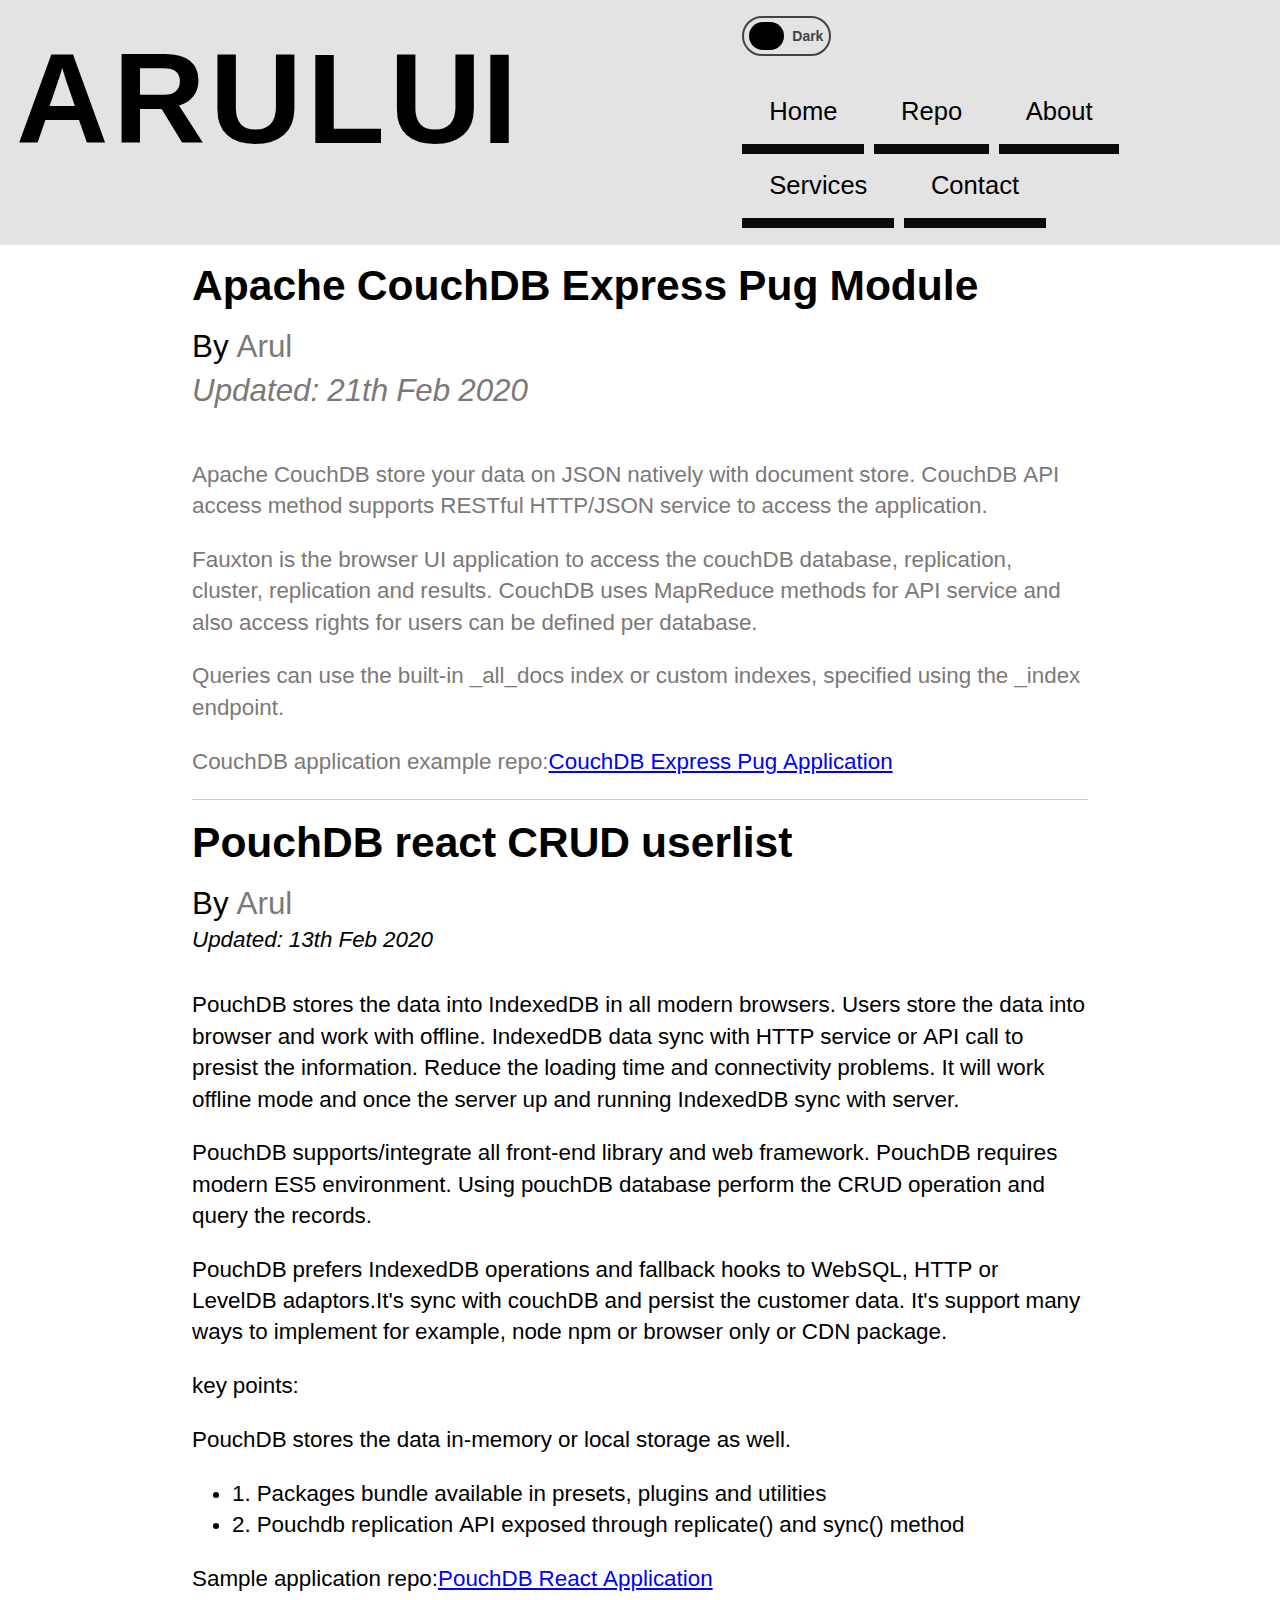
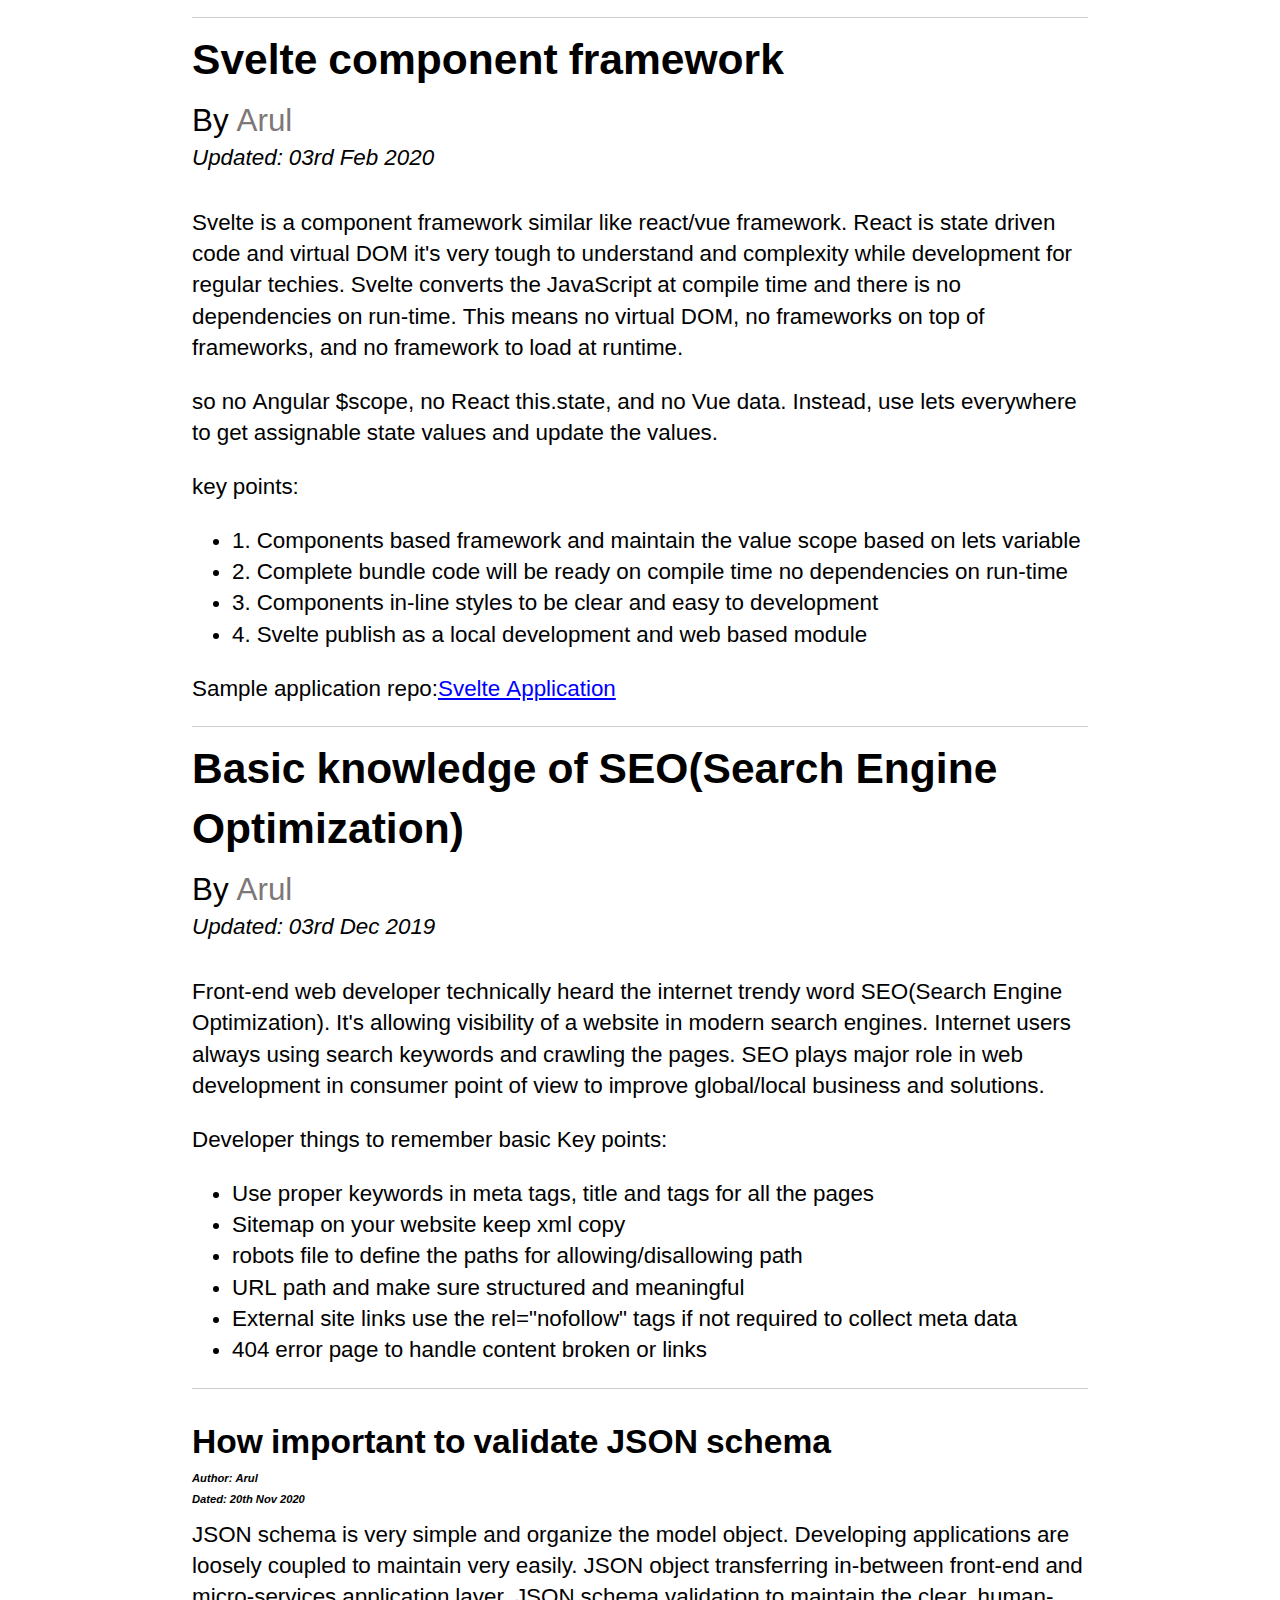
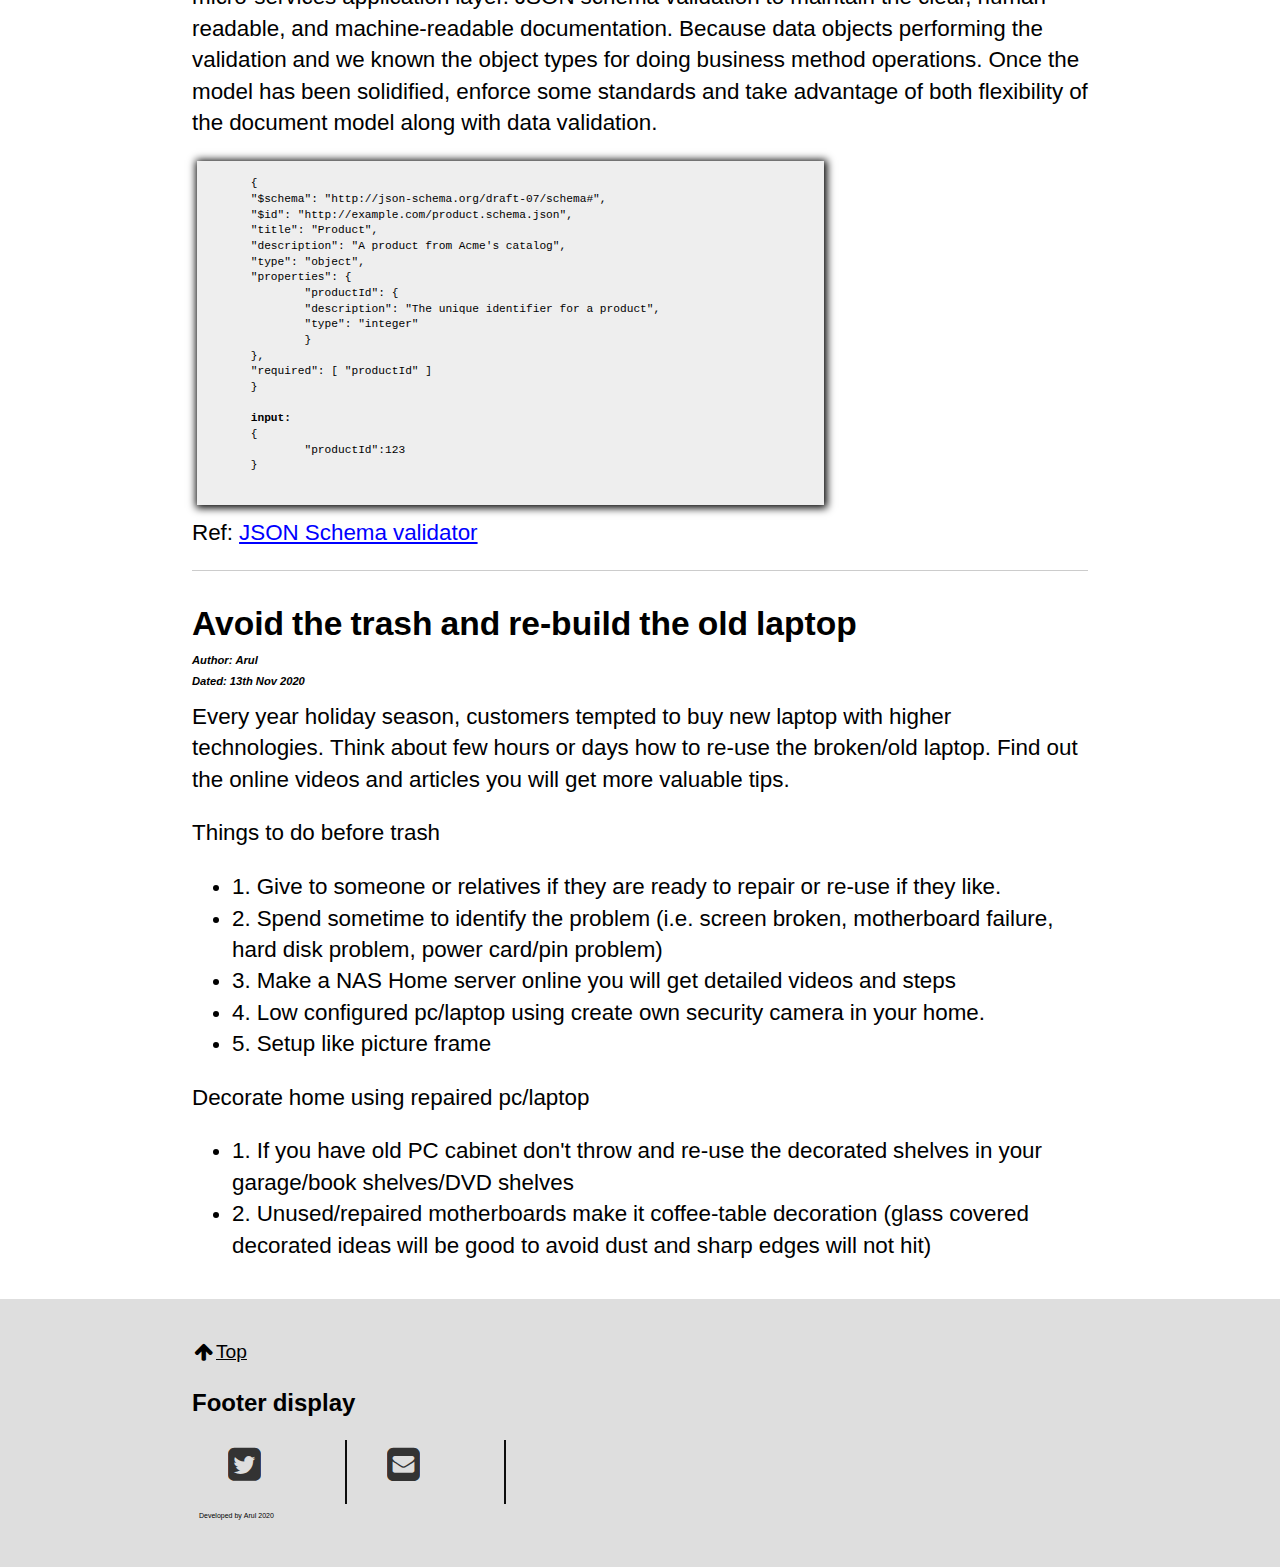
==== index.html @ 2bbffb92 "css" ====
<!doctype html>
<html class="no-js" lang="en">
<head>
    <meta charset="utf-8">
    <title>Arul UI blogs - web development technical skills</title>
    <meta name="description"
          content="Arul UI blogs - web development technical skills i.e. react angular, jquery, vue, javascript library and frameworks">
    <meta name="viewport" content="width=device-width, initial-scale=1">
    <meta name="theme-color" content="#317EFB"/>
    <link rel="manifest" href="site.webmanifest">
    <link type="text/plain" rel="author" href="humans.txt">
    <link rel="apple-touch-icon" href="icon.png">
    <link rel="shortcut icon" href="favicon.ico">
    <link href="https://maxcdn.bootstrapcdn.com/font-awesome/4.1.0/css/font-awesome.min.css" rel="stylesheet">
    <link rel="stylesheet" href="css/normalize.css">
    <link rel="stylesheet" href="css/main.css">

    <meta name="theme-color" content="#fafafa">
</head>

<body id="body-content" class="body-class">
<!--[if IE]>
<p class="browserupgrade">You are using an <strong>outdated</strong> browser. Please <a href="https://browsehappy.com/">upgrade
    your browser</a> to improve your experience and security.</p>
<![endif]-->
<div class="grid-container">
    <header role="banner">
        <div class="header">
            <div class="logo-banner" itemprop="name" itemscope itemtype="http://schema.org/Person">
                <div class="grid-3 left">
                    <div class="word">
                        <span>A</span>
                        <span>R</span>
                        <span>U</span>
                        <span>L</span>
                        <span>UI</span>
                    </div>
                </div>
                <div class="grid-1 right">
                    <div class="menu-sec">
			<nav role="navigation" class="select">
                        <ul>
                            <li><a aria-label="Home page" href="/">Home</a></li>
                            <li><a aria-label="Github Repository page" rel="noopener noreferrer" target="_blank"
                                   href="https://github.com/arulkumar-lab">Repo</a></li>
                            <li><a aria-label="About you page" href="/about.html">About</a></li>
			    <li><a aria-label="Services page" href="/services.html">Services</a></li>
                            <li><a aria-label="Contact page" href="/contact.html">Contact</a></li>
                        </ul>
                        <select class="select-menu" aria-label="Choose navigation links">
                            <option value="#">Menu</option>
                            <option value="/">Home</option>
                            <option value="https://github.com/arulkumar-lab">Repo</option>
                            <option value="/about.html">About</option>
				<option value="/services.html">Services</option>
                            <option value="/contact.html">Contact</option>
                        </select>
                    </nav>
			</div>
                    <div aria-label="Select page theme" class='toggle' id='switch'>
                        <div aria-label="dark mode" class='toggle-text-off'>Dark</div>
                        <div class='glow-comp'></div>
                        <div class='toggle-button'></div>
                        <div aria-label="plain white mode" class='toggle-text-on'>Light</div>
                    </div>
                </div>
            </div>
        </div>
        <h1 class="invisible">Arul UI page</h1>
    </header>
    <main role="main">
        <div class="main-content margin-side">
            <div class="line-content" style="">
                <h2 class="title">Apache CouchDB Express Pug Module</h2>
                <h3 class="title" itemprop="name" itemscope=""
                   itemtype="http://schema.org/Person">By&nbsp;<span>Arul</span</h3>
                <h3 class="publish">Updated: 21th Feb 2020</h3>
                <p>Apache CouchDB store your data on JSON natively with document store. CouchDB API access method
                    supports RESTful HTTP/JSON service to access the application.</p>
                <p>Fauxton is the browser UI application to access the couchDB database, replication, cluster,
                    replication and results. CouchDB uses MapReduce methods for API service and also access rights for
                    users can be defined per database.</p>
                <p>Queries can use the built-in _all_docs index or custom indexes, specified using the _index
                    endpoint.</p>
                <p>CouchDB application example repo:<a target="_blank"
                                               href="https://github.com/arulkumar-lab/couchdb-express-pug">CouchDB
                    Express Pug Application</a></p>
            </div>
            <hr class="margin-topbottom-clear"/>
            <div class="line-content" style="">
                <h2 class="title">PouchDB react CRUD userlist</h2>
                <h3 class="title" itemprop="name" itemscope=""
		    itemtype="http://schema.org/Person">By&nbsp;<span>Arul</span></h3>
                <h3 class="publish">Updated: 13th Feb 2020</h3>
                <p>PouchDB stores the data into IndexedDB in all modern browsers. Users store the data into browser and
                    work with offline. IndexedDB data sync with HTTP service or API call to presist the information.
                    Reduce the loading time and connectivity problems. It will work offline mode and once the server up
                    and running IndexedDB sync with server.</p>
                <p>PouchDB supports/integrate all front-end library and web framework. PouchDB requires modern ES5
                    environment. Using pouchDB database perform the CRUD operation and query the records.</p>
                <p>PouchDB prefers IndexedDB operations and fallback hooks to WebSQL, HTTP or LevelDB adaptors.It's sync
                    with couchDB and persist the customer data. It's support many ways to implement for example, node
                    npm or browser only or CDN package.</p>
                <p>key points:</p>
                <p>PouchDB stores the data in-memory or local storage as well.</p>
                <ul>
                    <li>1. Packages bundle available in presets, plugins and utilities</li>
                    <li>2. Pouchdb replication API exposed through replicate() and sync() method</li>
                </ul>

                <p>Sample application repo:<a target="_blank" href="https://github.com/arulkumar-lab/pouchdb-crud-app">PouchDB
                    React Application</a></p>
                <hr class="margin-topbottom-clear"/>
            </div>
            <div class="line-content" style="">
                <h2 class="title">Svelte component framework</h2>
                <h3 class="title" itemprop="name" itemscope=""
		    itemtype="http://schema.org/Person">By&nbsp;<span>Arul</span></h3>
                <h3 class="publish">Updated: 03rd Feb 2020</h3>
                <p>Svelte is a component framework similar like react/vue framework. React is state driven code and
                    virtual DOM it's very tough to understand and complexity while development for regular techies.
                    Svelte converts the JavaScript at compile time and there is no dependencies on run-time. This means
                    no virtual DOM, no frameworks on top of frameworks, and no framework to load at runtime.</p>
                <p>so no Angular $scope, no React this.state, and no Vue data. Instead, use lets everywhere to get
                    assignable state values and update the values.</p>
                <p>key points:</p>
                <ul>
                    <li>1. Components based framework and maintain the value scope based on lets variable</li>
                    <li>2. Complete bundle code will be ready on compile time no dependencies on run-time</li>
                    <li>3. Components in-line styles to be clear and easy to development</li>
                    <li>4. Svelte publish as a local development and web based module</li>
                </ul>

                <p>Sample application repo:<a target="_blank" href="https://github.com/arulkumar-lab/svelte-app.git">Svelte
                    Application</a></p>
                <hr class="margin-topbottom-clear"/>
            </div>
            <div class="line-content">
                <h2 class="title">Basic knowledge of SEO(Search Engine Optimization)</h2>
                <h3 class="title" itemprop="name" itemscope itemtype="http://schema.org/Person">By&nbsp;<span>Arul</span></h3>
                <h3 class="publish">Updated: 03rd Dec 2019</h3>
                <p>Front-end web developer technically heard the internet trendy word SEO(Search Engine Optimization).
                    It's allowing visibility of a website in modern search engines. Internet users always using search
                    keywords and crawling the pages. SEO plays major role in web development in consumer point of view
                    to improve global/local business and solutions.</p>
                <p>
                    Developer things to remember basic Key points:
                <ul>
                    <li>Use proper keywords in meta tags, title and tags for all the pages</li>
                    <li>Sitemap on your website keep xml copy</li>
                    <li>robots file to define the paths for allowing/disallowing path</li>
                    <li>URL path and make sure structured and meaningful</li>
                    <li>External site links use the rel="nofollow" tags if not required to collect meta data</li>
                    <li>404 error page to handle content broken or links</li>
                </ul>
                </p>
                <hr class="margin-topbottom-clear"/>
            </div>
            <div class="line-content">
                <h2 class="margin-bottom-0">How important to validate JSON schema</h2>
                <p class="margin-topbottom-clear xsmall" itemprop="name" itemscope itemtype="http://schema.org/Person">
                    <strong><i>Author: Arul</i></strong></p>
                <p class="margin-topbottom-clear xsmall"><strong><i>Dated: 20th Nov 2020</i></strong></p>
                <p>JSON schema is very simple and organize the model object. Developing applications are loosely coupled
                    to maintain very easily. JSON object transferring in-between front-end and micro-services
                    application layer. JSON schema validation to maintain the clear, human-readable, and
                    machine-readable documentation. Because data objects performing the validation and we known the
                    object types for doing business method operations. Once the model has been solidified, enforce some
                    standards and take advantage of both flexibility of the document model along with data
                    validation.</p>
                <blockquote>
	<pre>
	<code>
	{
	"$schema": "http://json-schema.org/draft-07/schema#",
	"$id": "http://example.com/product.schema.json",
	"title": "Product",
	"description": "A product from Acme's catalog",
	"type": "object",
	"properties": {
		"productId": {
		"description": "The unique identifier for a product",
		"type": "integer"
		}
	},
	"required": [ "productId" ]
	}

	<strong>input:</strong>
	{
		"productId":123
	}
	</code>
	</pre>
                </blockquote>
                <p>Ref: <a target="_blank" href="https://www.jsonschemavalidator.net/">JSON Schema validator</a></p>
                <hr class="margin-topbottom-clear"/>
            </div>

            <div class="line-content" style="">
                <h2 class="margin-bottom-0">Avoid the trash and re-build the old laptop</h2>
                <p class="margin-topbottom-clear xsmall" itemprop="name" itemscope=""
                   itemtype="http://schema.org/Person"><strong><i>Author: Arul</i></strong></p>
                <p class="margin-topbottom-clear xsmall"><strong><i>Dated: 13th Nov 2020</i></strong></p>
                <p>Every year holiday season, customers tempted to buy new laptop with higher technologies. Think about
                    few hours or days how to re-use the broken/old laptop. Find out the online videos and articles you
                    will get more valuable tips.</p>
                <p>
                    Things to do before trash
                </p>
                <ul>
                    <li>1. Give to someone or relatives if they are ready to repair or re-use if they like.</li>
                    <li>2. Spend sometime to identify the problem (i.e. screen broken, motherboard failure, hard disk
                        problem, power card/pin problem)
                    </li>
                    <li>3. Make a NAS Home server online you will get detailed videos and steps</li>
                    <li>4. Low configured pc/laptop using create own security camera in your home.</li>
                    <li>5. Setup like picture frame</li>
                </ul>

                <p>Decorate home using repaired pc/laptop</p>
                <ul>
                    <li>1. If you have old PC cabinet don't throw and re-use the decorated shelves in your garage/book
                        shelves/DVD shelves
                    </li>
                    <li>2. Unused/repaired motherboards make it coffee-table decoration (glass covered decorated ideas
                        will be good to avoid dust and sharp edges will not hit)
                    </li>
                </ul>
            </div>
            <ul id="pagin">
            </ul>
        </div>
    </main>
    <footer role="contentinfo">
        <div id="lab_social_icon_footer" class="footer">
            <div class="container">
                <div class="margin-side">
                    <a href="#body-content" class="fa-small"><i id="scroll-top"
                                                                class="fa fa-arrow-up fa-lg social"></i>Top</a>
                    <h2>Footer display</h2>
                </div>
                <div class="margin-side social-icons">
                    <!--
			<a aria-label="Facebook" rel="noopener noreferrer" target="_blank" href="https://www.facebook.com/bootsnipp"><i id="social-fb"
                                                                                    class="fa fa-facebook-square fa-3x social"></i></a>                    
                    <a aria-label="Google Plus" rel="noopener noreferrer" target="_blank" href="https://plus.google.com/+Bootsnipp-page"><i id="social-gp"
                                                                                         class="fa fa-google-plus-square fa-3x social"></i></a>
-->
                    <a aria-label="Twitter" rel="noopener noreferrer" target="_blank"
                       href="https://twitter.com/@imarulkumar1"><i id="social-tw"
                                                                   class="fa fa-twitter-square fa-3x social"></i></a>
                    <a aria-label="Email" rel="noopener noreferrer" target="_blank" href="mailto:arul.ui.dev@gmail.com"><i
                            id="social-em" class="fa fa-envelope-square fa-3x social"></i></a>
                    <p>&#169;Developed by Arul 2020</p>
                </div>
            </div>

        </div>
    </footer>
</div>
<script src="js/vendor/modernizr-3.7.1.min.js"></script>
<script src="https://code.jquery.com/jquery-3.4.1.min.js"
        integrity="sha256-CSXorXvZcTkaix6Yvo6HppcZGetbYMGWSFlBw8HfCJo=" crossorigin="anonymous"></script>
<script>window.jQuery || document.write('<script src="js/vendor/jquery-3.4.1.min.js"><\/script>')</script>
<script src="js/plugins.js"></script>
<script src="js/main.js"></script>
<script src="./workbox-sw.js"></script>
<script async src="https://www.googletagmanager.com/gtag/js?id=UA-155763128-1"></script>
</body>
</html>
---- css/main.css ----
@font-face {
  font-display: swap;
  src: local('FontAwesome'), url(https://maxcdn.bootstrapcdn.com/font-awesome/4.1.0/fonts/fontawesome-webfont.woff?v=4.1.0) format('woff');
}
@import url('https://fonts.googleapis.com/css?family=Anton|Roboto&font-display=swap');

html {
    color: #222;
    font-size: 100%;
    line-height: 1.4;
  font-family: 'Anton', 'FontAwesome', sans-serif;
}

/*
 * Remove text-shadow in selection highlight:
 * https://twitter.com/miketaylr/status/12228805301
 *
 * Vendor-prefixed and regular ::selection selectors cannot be combined:
 * https://stackoverflow.com/a/16982510/7133471
 *
 * Customize the background color to match your design.
 */

::-moz-selection {
    background: #b3d4fc;
    text-shadow: none;
}

::selection {
    background: #b3d4fc;
    text-shadow: none;
}

/*
 * A better looking default horizontal rule
 */

hr {
    display: block;
    height: 1px;
    border: 0;
    border-top: 1px solid #ccc;
    margin: 1em 0;
    padding: 0;
}

/*
 * Remove the gap between audio, canvas, iframes,
 * images, videos and the bottom of their containers:
 * https://github.com/h5bp/html5-boilerplate/issues/440
 */

audio,
canvas,
iframe,
img,
svg,
video {
    vertical-align: middle;
}

/*
 * Remove default fieldset styles.
 */

fieldset {
    border: 0;
    margin: 0;
    padding: 0;
}

/*
 * Allow only vertical resizing of textareas.
 */

textarea {
    resize: vertical;
}

.browserupgrade {
    margin: 0.2em 0;
    background: #ccc;
    color: #000;
    padding: 0.2em 0;
}

/*
 * Hide visually and from screen readers
 */
.hidden {
    display: none !important;
}


/*
* Hide visually and from screen readers, but maintain layout
*/
.invisible {
    visibility: hidden;
    font-size: 0;
    margin: 0;
    padding: 0
}

/*
* Clearfix: contain floats
*
* For modern browsers
* 1. The space content is one way to avoid an Opera bug when the
*    `contenteditable` attribute is included anywhere else in the document.
*    Otherwise it causes space to appear at the top and bottom of elements
*    that receive the `clearfix` class.
* 2. The use of `table` rather than `block` is only necessary if using
*    `:before` to contain the top-margins of child elements.
*/

.clearfix:before,
.clearfix:after {
    content: " ";
    /* 1 */
    display: table;
    /* 2 */
}

.clearfix:after {
    clear: both;
}

@media only screen and (min-width: 35em) {
    /* Style adjustments for viewports that meet the condition */

}

@media print,
(-webkit-min-device-pixel-ratio: 1.25),
(min-resolution: 1.25dppx),
(min-resolution: 120dpi) {
    /* Style adjustments for high resolution devices */
}

@media print {
    *,
    *:before,
    *:after {
        background: transparent !important;
        color: #000 !important;
        /* Black prints faster */
        box-shadow: none !important;
        text-shadow: none !important;
    }

    a,
    a:visited {
        text-decoration: underline;
    }

    a[href]:after {
        content: " (" attr(href) ")";
    }

    abbr[title]:after {
        content: " (" attr(title) ")";
    }

    /*
       * Don't show links that are fragment identifiers,
       * or use the `javascript:` pseudo protocol
       */
    a[href^="#"]:after,
    a[href^="javascript:"]:after {
        content: "";
    }

    pre {
        white-space: pre-wrap !important;
    }

    pre,
    blockquote {
        border: 1px solid #999;
        page-break-inside: avoid;
    }

    thead {
        display: table-header-group;
    }

    tr,
    img {
        page-break-inside: avoid;
    }

    p,
    h2,
    h3 {
        orphans: 3;
        widows: 3;
    }

    h2,
    h3 {
        page-break-after: avoid;
    }
}

body {
  margin: 0;
  padding: 0;
}
nav[class="select"] {
    width: 100%;
  color: #000;  
  /*position: relative;    
    top: 7.23em;*/
}

nav[class="select"] > select {
    display: none;
}

nav[class="select"] ul {
    width: 100%;
    list-style: none;
    margin: 0;
    padding: 0;
}

.dark nav[class="select"] ul > li {
    color: #fff;
  border-bottom: 10px solid #77bad4;
}

nav[class="select"] ul > li {
    float: left;
    padding: .55em .45em;
  margin-right: 0.38em;
    font-size: 1.6em;
    color: #000;
    text-align: center;
    transition-duration: .15s;
    transition-timing-function: ease-in-out;
    transition-property: box-shadow, background, color, text-align, padding;
    cursor: pointer;
  border-bottom: 10px solid #0b0b0b;
}

nav[class="select"] ul > li:hover {
    background-color: #757575;
    color: #fff;
}

.dark nav[class="select"] ul > li:hover {
    background-color: #e8cf18;
    color: #0e0e0e;
}

nav[class="select"] ul > li > a {
    color: inherit;
    text-decoration: none;
    transition: inherit;
  margin: .6em;
}

.form-group {
    margin: 1em 2em 1.5em;
}

.form-group label{
    width: 15%;
    display: inline-block;
}

.form-group input{
    width: 45%;
    display: inline-block;
    border: 1px solid #101010;
}

.form-group textarea{
    width: 45%;
    height: 5em;
    display: inline-block;
    border: 1px solid #101010;
}

.form-group input[type="submit"]{
    margin-left: 5.1em;
    width: 18%;
    height: 2em;
    display: inline-block;
    background-color: #424040;
    color: #fff;
    font-weight: 700;
}


.dark .header,
.dark .footer {
    background: #060603;
    color: #ffffff;
}

.dark .grid-container, .dark .main-content, .dark .menu,
.dark .side-panel {
    background: #212020;
    color: #fff;
}

.header,
.main-content,
.footer,
.menu,
.side-panel {
    background: #e6e6e6;
    color: #000000;
}

header {
    display: inline-block;
    width: 100%;
}
.menu-sec {
    margin-top: 5em;
    float: left;
    width: 100%;
    display: inline;
}

#switch {
    width: 89px;
    height: 40px;
    /*margin-top: 5%;
    position: relative;*/
    margin-right: 0;
    float: right;
  display: block;
  margin-top: 1em;
}

.toggle {
    position: absolute;
    border: 2px solid #444249;
    border-radius: 20px;
    -webkit-transition: border-color .6s ease-out;
    transition: border-color .6s ease-out;
    box-sizing: border-box;
}

.toggle.toggle-on {
    border-color: rgba(137, 194, 217, .4);
    -webkit-transition: all .5s .15s ease-out;
    transition: all .5s .15s ease-out;
}

.toggle-button {
    position: absolute;
    top: 4px;
    width: 35px;
    bottom: 4px;
    right: 45px;
    background-color: #000;
    border-radius: 19px;
    cursor: pointer;
    -webkit-transition: all .3s .1s, width .1s, top .1s, bottom .1s;
    transition: all .3s .1s, width .1s, top .1s, bottom .1s;
}

.toggle-on .toggle-button {
    top: 3px;
    width: 80px;
    bottom: 3px;
    right: 3px;
    border-radius: 23px;
    background-color: #dcdfe0;
    box-shadow: 0 0 16px #dadcdc;
    -webkit-transition: all .2s .1s, right .1s;
    transition: all .2s .1s, right .1s;
}


.toggle-text-on {
    position: absolute;
    top: 0;
    bottom: 0;
    left: 0;
    right: 0;
    line-height: 36px;
    text-align: center;
    font-family: 'Quicksand', sans-serif;
    font-size: 18px;
    font-weight: normal;
    cursor: pointer;
    -webkit-user-select: none; /* Chrome/Safari */
    -moz-user-select: none; /* Firefox */
    -ms-user-select: none; /* IE10+ */


    color: rgba(0, 0, 0, 0);
}

.toggle-on .toggle-text-on {
    color: #000;
    -webkit-transition: color .3s .15s;
    transition: color .3s .15s;
}

.toggle-text-off {
    position: absolute;
    top: 0;
    bottom: 0;
    right: 6px;
    line-height: 36px;
    text-align: center;
    font-family: 'Quicksand', sans-serif;
    font-size: 14px;
    font-weight: bold;
    -webkit-user-select: none; /* Chrome/Safari */
    -moz-user-select: none; /* Firefox */
    -ms-user-select: none; /* IE10+ */

    cursor: pointer;

    color: #444249;
}

.toggle-on .toggle-text-off {
    color: rgba(0, 0, 0, 0);
}

/* used for streak effect */
.glow-comp {
    position: absolute;
    opacity: 0;
    top: 10px;
    bottom: 10px;
    left: 10px;
    right: 10px;
    border-radius: 6px;
    background-color: rgba(75, 122, 141, .1);
    box-shadow: 0 0 12px rgba(75, 122, 141, .2);
    -webkit-transition: opacity 4.5s 1s;
    transition: opacity 4.5s 1s;
}

.toggle-on .glow-comp {
    opacity: 1;
    -webkit-transition: opacity 1s;
    transition: opacity 1s;
}

.header {
    grid-area: header;
}

.menu {
    grid-area: menu;
}

.main-content {
    grid-area: main;
}

.side-panel {
    grid-area: right;
}

.footer {
    grid-area: footer;
}

.grid-container {
    display: grid;
    grid-template-areas: 'header header header header header header' 'main main main main main' 'footer footer footer footer footer footer';
    grid-gap: 0;
    padding: 0;
}

.grid-container header > div,
.grid-container main > div,
.grid-container footer > div {
    background-color: rgba(255, 255, 255, 0.8);
    text-align: left;    
}
.grid-container .main-content div,
.grid-container .main-content p {
  font-size: 1.4rem;
  text-align: left;
  margin-top: .5em;
}
.dark .logo-banner {
    background: #000;
    min-height: 10em;
}

.logo-banner {
    min-height: 15.3em;
}

.logo-banner, div.footer {
    background: #e3e3e3;
}

.grid-3 {
    width: 58%;
}

.grid-1 {
    width: 42%;
}

.left {
    float: left;
}

.right {
    float: right;
}

.footer {
    min-height: 2em;
}

.menu, .main-content, side-panel {
    min-height: 19.2em;
}

.word {
    font-family: 'Anton', sans-serif;
    perspective: 1000px;
    perspective-origin: 200px 40px;
    margin-top: 3em;
  margin-left: 1em;
}

.margin-side-xl {
    margin: 0 11em;
}

.margin-side {
    margin: 0 12em;
}

.word span {
    cursor: pointer;
    display: inline-block;
    font-size: 8rem;
    font-weight: 700;
    user-select: none;
    line-height: .8;
}

.word span:nth-child(1).active {
    animation: balance 1.5s ease-out;
    transform-origin: 0% 100% 0px;
}

@keyframes balance {
    0%, 100% {
        transform: rotate(0deg);
    }

    30%, 60% {
        transform: rotate(-45deg);
    }
}

.word span:nth-child(2).active {
    animation: shrinkjump 1s ease-in-out;
    transform-origin: bottom center;
}

@keyframes shrinkjump {
    10%, 35% {
        transform: scale(2, .2) translate(0, 0);
    }

    45%, 50% {
        transform: scale(1) translate(0, -150px);
    }

    80% {
        transform: scale(1) translate(0, 0);
    }
}

.word span:nth-child(3).active {
    animation: falling 2s ease-out;
    transform-origin: bottom center;
}

@keyframes falling {
    12% {
        transform: rotateX(240deg);
    }

    24% {
        transform: rotateX(150deg);
    }

    36% {
        transform: rotateX(200deg);
    }

    48% {
        transform: rotateX(175deg);
    }

    60%, 85% {
        transform: rotateX(180deg);
    }

    100% {
        transform: rotateX(0deg);
    }
}

.word span:nth-child(4).active {
    animation: rotate 1s ease-out;
}

@keyframes rotate {
    20%, 80% {
        transform: rotateY(180deg);
    }

    100% {
        transform: rotateY(360deg);
    }
}

.word span:nth-child(5).active {
    animation: toplong 1.5s linear;
}

@keyframes toplong {
    10%, 40% {
        transform: translateY(-48vh) scaleY(1);
    }

    90% {
        transform: translateY(-48vh) scaleY(4);
    }
}

#lab_social_icon_footer {
    padding: 40px 0;
    background-color: #dedede;
}

#lab_social_icon_footer .social-icons a {
    color: #333;
    padding: 0 5rem 1rem 2rem;
    display: inline-block;
}

@media screen and (min-width: 640px) {
    #lab_social_icon_footer .social-icons a:not(:last-child) {
        border-right: 2px solid #0d0d0d;
    }
}

#lab_social_icon_footer .social:hover {
    -webkit-transform: scale(1.1);
    -moz-transform: scale(1.1);
    -o-transform: scale(1.1);
}

#lab_social_icon_footer .social {
    -webkit-transform: scale(0.8);
    /* Browser Variations: */

    -moz-transform: scale(0.8);
    -o-transform: scale(0.8);
    -webkit-transition-duration: 0.5s;
    -moz-transition-duration: 0.5s;
    -o-transition-duration: 0.5s;
}

/*
    Multicoloured Hover Variations
*/

#lab_social_icon_footer #social-fb:hover {
    color: #3B5998;
}

#lab_social_icon_footer #social-tw:hover {
    color: #4099FF;
}

#lab_social_icon_footer #social-gp:hover {
    color: red;
}

#lab_social_icon_footer #social-em:hover {
    color: #f39c12;
}

.fa-small {
    font-size: 1.2rem;
    font-weight: 400;
    color: #000;
}

.dark .fa-small {
    color: #fff;
}

.dark #lab_social_icon_footer {
    background-color: #000;
    color: #fff;
}

.dark #lab_social_icon_footer {
    padding: 40px 0;
    background-color: #000;
}

.dark #lab_social_icon_footer .social-icons a {
    color: #fff;
    padding: 0 5rem 1rem 2rem;
    display: inline-block;
}

@media screen and (min-width: 640px) {
    .dark #lab_social_icon_footer .social-icons a:not(:last-child) {
        border-right: 2px solid #fff;
    }
}

.dark #lab_social_icon_footer .social:hover {
    -webkit-transform: scale(1.1);
    -moz-transform: scale(1.1);
    -o-transform: scale(1.1);
}

.dark #lab_social_icon_footer .social {
    -webkit-transform: scale(0.8);
    /* Browser Variations: */

    -moz-transform: scale(0.8);
    -o-transform: scale(0.8);
    -webkit-transition-duration: 0.5s;
    -moz-transition-duration: 0.5s;
    -o-transition-duration: 0.5s;
}

/*
    Multicoloured Hover Variations
*/

.dark #lab_social_icon_footer #social-fb:hover {
    color: #a9a918;
}

.dark #lab_social_icon_footer #social-tw:hover {
    color: #abab0b;
}

.dark #lab_social_icon_footer #social-gp:hover {
    color: #d2d216;
}

.dark #lab_social_icon_footer #social-em:hover {
    color: #f39c12;
}

/* small screens */
@media screen and (max-width: 44em) {
    nav[class="select"] ul {
        display: none;
    }

    nav[class="select"] select {
        display: block;
        user-select: none;
        cursor: pointer;
        width: 100%;
        padding: .55em .45em;
        border: none;
        background-color: #05506f;
        color: #fff;
        font: 1.2em 'Exo', sans-serif;
    }

    .dark nav[class="select"] select {
        background: #ecd216;
        color: #000;
    }

    .word span {
        font-size: 3rem;
    }
  
    .form-group label, .form-group input, .form-group textarea {
        width: 100%;
    }
  .form-group input[type="submit"] {
        width: 100%;
        margin-left: 0;
    }
}


.margin-bottom-0 {
    margin-bottom: 0;
}
.margin-topbottom-clear{
    margin-top: 0;
    margin-bottom: 0;
}
#pagin li a.current {
    color: #171717 !important;
    font-weight: 700;
    text-decoration: underline;
    background: #b3b9b5;
}
.dark #pagin li a.current {
    color: #d4d32b !important;
    font-weight: 700;
    text-decoration: underline;
    background: #4c5850;
}

#pagin li {
    display: inline-block;
}
#pagin li a {
    display: inline-block;
    height: 25px;
    width: 40px;
    padding: 5px;
    text-align: center;
    text-decoration: none;
}
#pagin li a {
    color: #fff;
    background: #424242;
}
.dark #pagin li a {
    color: #fff;
    background: #000;
}

#pagin li a:hover,
#pagin li.next:hover,
#pagin li.prev:hover{
    background: #747775;
    color: #fff !important;
}
.dark #pagin li a:hover,
.dark #pagin li.next:hover,
.dark #pagin li.prev:hover{
    background: #eee !important;
    color: #000 !important;
}
#pagin li.prev {
    cursor: pointer;
    width: 80px !important;
    height: 25px;
    text-align: center;
    padding: 5px;
}

#pagin li.prev,
#pagin li.next{
    color: #fff;
    background: #121312;
}

.dark #pagin li.prev,
.dark #pagin li.next{
    color: #fff;
    background: #000;
}

#pagin li.next {
    cursor: pointer;
    width: 80px !important;
    height: 25px;
    text-align: center;
    padding: 5px;
}

.last{
    cursor:pointer;
    margin-left:5px;
}

.first{
    cursor:pointer;
    margin-right:5px;
}
#pagin {
    display: flex;
    justify-content: center;
    margin-left: 15%;
    margin-right: 15%;
    padding: 0;
}
blockquote {
      font-size: .5em;
    background: #eee;
    margin: 5px;
    color: #000;
    box-shadow: 1px 1px 8px 2px;
    width: 70%;
}
.social-icons p{
  font-size: 7px;
}
.grid-container .main-content .xsmall {
  font-size: .5em;
}
.line-content a {
    color: blue;
}
.dark .line-content a {
    color: yellow;
}

.tabs {
  position: relative;
  width: 100%;
  overflow: hidden;
  margin: 0 0 2em;
  font-weight: 300;
}

/* Nav */
.tabs nav {
  text-align: center;
}

.tabs nav ul {
  padding: 0;
  margin: 0;
  list-style: none;
  display: inline-block;
}

.tabs nav ul li {
  border: 1px solid #becbd2;
  border-bottom: none;
  margin: 0 0.25em;
  display: block;
  float: left;
  position: relative;
}

.dark .tabs nav li a.tab-current {
  border-left: 1px solid #47a3da;
  border-right: 1px solid #47a3da;
  border-top: 1px solid #47a3da;
  box-shadow: inset 0 2px #47a3da;
}

.tabs nav li a.tab-current {
  border: 1px solid #2e3437;
  border-bottom: none;
  box-shadow: inset 0 2px #2e3437;
  z-index: 100;
}

.dark .tabs nav li a.tab-current:before,
.dark .tabs nav li a.tab-current:after {
  background: #47a3da;
}
.tabs nav li a.tab-current:before,
.tabs nav li a.tab-current:after {
  content: '';
  position: absolute;
  height: 1px;
  right: 100%;
  bottom: 0;
  width: 1000px;  
  background: #2e3437;
}

.tabs nav li a.tab-current:after {
  right: auto;
  left: 100%;
  width: 4000px;
}

.tabs nav a {
  color: #141515;
  display: block;
  font-size: 1.45em;
  line-height: 2.5;
  padding: 0 1.25em;
  white-space: nowrap;
}
.dark .tabs nav a {
  color: #649edb;
}
.tabs nav a:hover {
  color: #2e3437;
}
.dark .tabs nav a:hover {
  color: #768e9d;
}

.dark .tabs nav li a.tab-current {
  color: #47a3da;
}
.tabs nav li a.tab-current {
  color: #060606;
}

.tabs nav a:before {
  display: inline-block;
  vertical-align: middle;
  text-transform: none;
  font-weight: normal;
  font-variant: normal;
  font-family: 'FontAwesome';
  line-height: 1;
  speak: none;
  -webkit-font-smoothing: antialiased;
}

/* Content */
.content section {
  font-size: 1.25em;
  padding: 3em 1em;
  display: none;
  max-width: 1230px;
  margin: 0 auto;
}

.content section:before,
.content section:after {
  content: '';
  display: table;
}

.content section:after {
  clear: both;
}

/* Fallback example */
.no-js .content section {
  display: block;
  padding-bottom: 2em;
  border-bottom: 1px solid #47a3da;
}

.content section.content-current {
  display: block;
}

.mediabox {
  float: left;
  width: 100%;
  padding: 0;
}

.dash-mediabox {
  float: left;
  width: 33%;
  padding: 0 .6em;
}

.dash-mediabox img, .mediabox img {
  max-width: 100%;
  display: block;
  margin: 0 auto;  
}

.dash-mediabox h3, .mediabox h3 {
  margin: 0.75em 0 0.5em;
}

.dash-mediabox p, .mediabox p {
  padding: 0 0 1em 0;
  margin: 0;
  line-height: 1.7;
}

.check-sec {
    display: inline-block;
    width: 15%;
    float: left;
    margin: 0 .5em 0 0;
    font-size: 1.3em !important;
}

@media screen and (max-width: 52.375em) {
  .tabs nav a span {
    display: none;
  }

  .tabs nav a:before {
    margin-right: 0;
  }

  .dash-mediabox, .mediabox {
    float: none;
    width: auto;
    padding: 0 0 35px 0;
    font-size: 90%;
  }

  .dash-mediabox img, .mediabox img {
    float: left;
    margin: 0 25px 10px 0;
    max-width: 40%;
  }

  .dash-mediabox h3, .mediabox h3 {
    margin-top: 0;
  }

  .dash-mediabox p, .mediabox p {
    margin-left: 40%;
    margin-left: calc(40% + 25px);
  }

  .mediabox:before,
  .mediabox:after,
  .dash-mediabox:before,
  .dash-mediabox:after {
    content: '';
    display: table;
  }

  .mediabox:after,
  .dash-mediabox:after {
    clear: both;
  }
  .check-sec {
    width: 100%;
  }
}

@media screen and (max-width: 32em) {
  .margin-side {
    margin: 0 5px;
}
  .tabs nav ul,
  .tabs nav ul li a {
    width: 100%;
    padding: 0;
  }

  .tabs nav ul li {
    width: 20%;
    width: calc(20% + 1px);
    margin: 0 0 0 -1px;
  }

  .tabs nav ul li:last-child {
    border-right: none;
  }

  .dash-mediabox, .mediabox {
    text-align: center;
  }

  .dash-mediabox img, .mediabox img {
    float: none;
    margin: 0 auto;
    max-width: 100%;
  }

  .dash-mediabox h3, .mediabox h3 {
    margin: 1.25em 0 1em;
  }

  .dash-mediabox p, .mediabox p {
    margin: 0;
  }
}
.info-container {
    margin-top: 1.5em;
}
ul.ulListItem {
    list-style-type: none;
  padding: 0;
  margin: 0;
}
li.liListItem {
    list-style-type: none;
    border-bottom: 2px solid #eee;
    display: inline-block;
}
.info-container a {
    color: #482aea;
}
.info-container a:hover {
  color: #534b82;
}
.dark .info-container a {
  color: #d8cc3c;    
}
.dark .info-container a:hover {    
  color: #dad493;
}

h3.title {
    margin: 0;
    padding: 0;
    font-size: 1.4em;
    font-weight: 500;
}
h3.publish {
    padding: 0;
    margin: 0 0px 1.5em;
    font-size: 1em;
    font-weight: 400;
    font-style: italic;
}
h3.title span,
h3.publish span {
    color: #7d7878;
}
.dark h3.title span,
.dark h3.publish span {
    color: #3f94bd;
}
h2.title {
    margin: 0 0 .2em;
    font-size: 1.9em;
    font-weight: 700;
    text-align: left;
}
p small {
    font-size: .7em;
    font-style: italic;
}
input[type="checkbox"] {
  position: absolute;
  opacity: 0;
}
input[type="checkbox"]:checked + label svg path {
  stroke-dashoffset: 0;
}
input[type="checkbox"]:focus + label {
  transform: scale(1.03);
}

input[type="checkbox"] + label {
  display: inline-block;
  border: 5px solid #333;
  width: 1.5em;
  height: 1.7em;
  border-radius: 14px;
  cursor: pointer;
  transition: all .2s ease;
  margin: .5em;
}
input[type="checkbox"] + label:active {
  transform: scale(1.05);
  border-radius: 30px;
}
input[type="checkbox"] + label svg {
  pointer-events: none;
}
input[type="checkbox"] + label svg path {
  fill: none;
  stroke: #333;
  stroke-width: 4px;
  stroke-linecap: round;
  stroke-linejoin: round;
  stroke-dasharray: 100;
  stroke-dashoffset: 101;
  transition: all 350ms cubic-bezier(1, 0, 0.37, 0.91);
}

.label-val {
    display: inline-block;
    font-size: 1em !important;
}
.checkbox-info-container {
  display: inline-block;
    width: 100%;
}
.dark input[type="checkbox"] + label svg path {
    stroke: #5790e4;
}
.dark input[type="checkbox"] + label {
  border: 5px solid #649edb;
}
.double-content .double-qs {
  font-size: 1.9em !important;
}
.single-content p,
.double-content p {
  font-size: 1.7em !important;
}
.client-app-bottom {
    display: inline-block;
    width: 100%;
}
@media screen and (max-width: 52.375em) {
  .tabs {
    margin-bottom: .3em;
  }
  .tabs nav ul li {
    border-bottom: 1px solid #becbd2;  
  }
  .logo-banner {
    min-height: 10em;
}
}
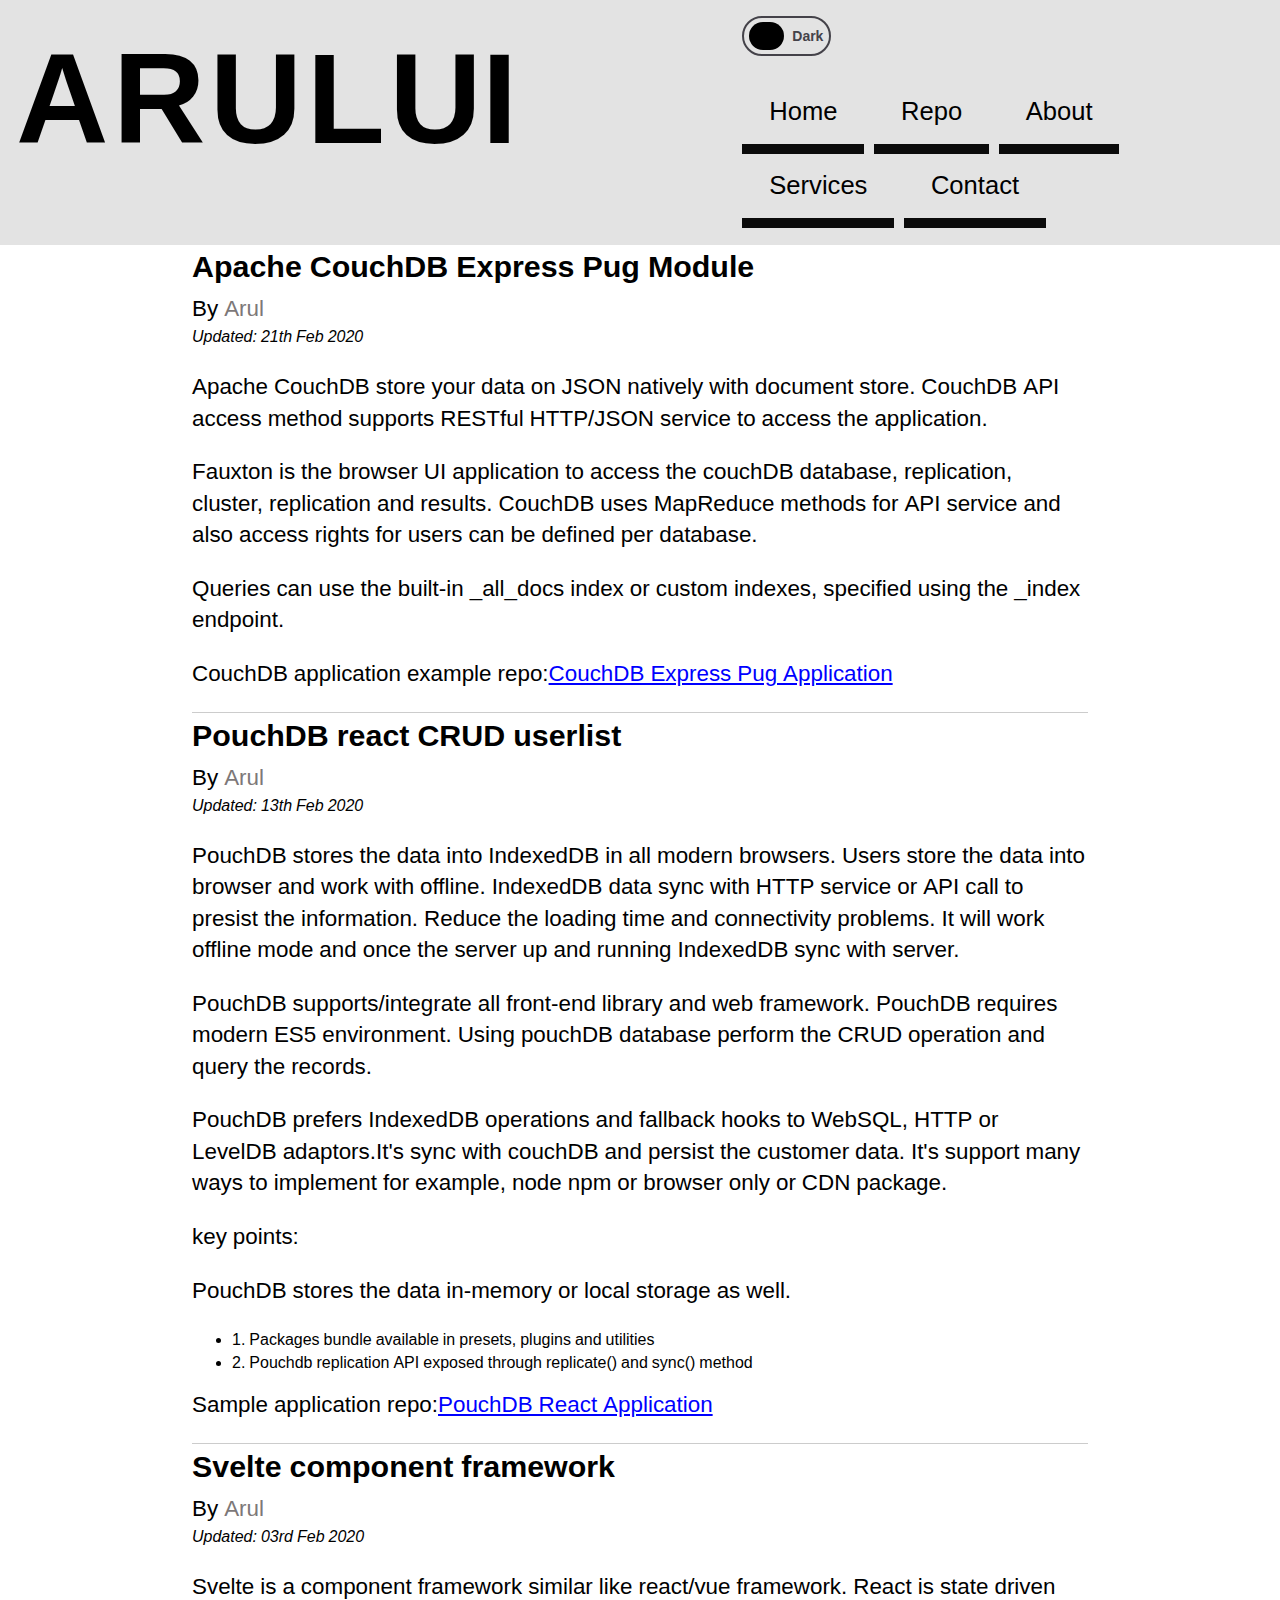
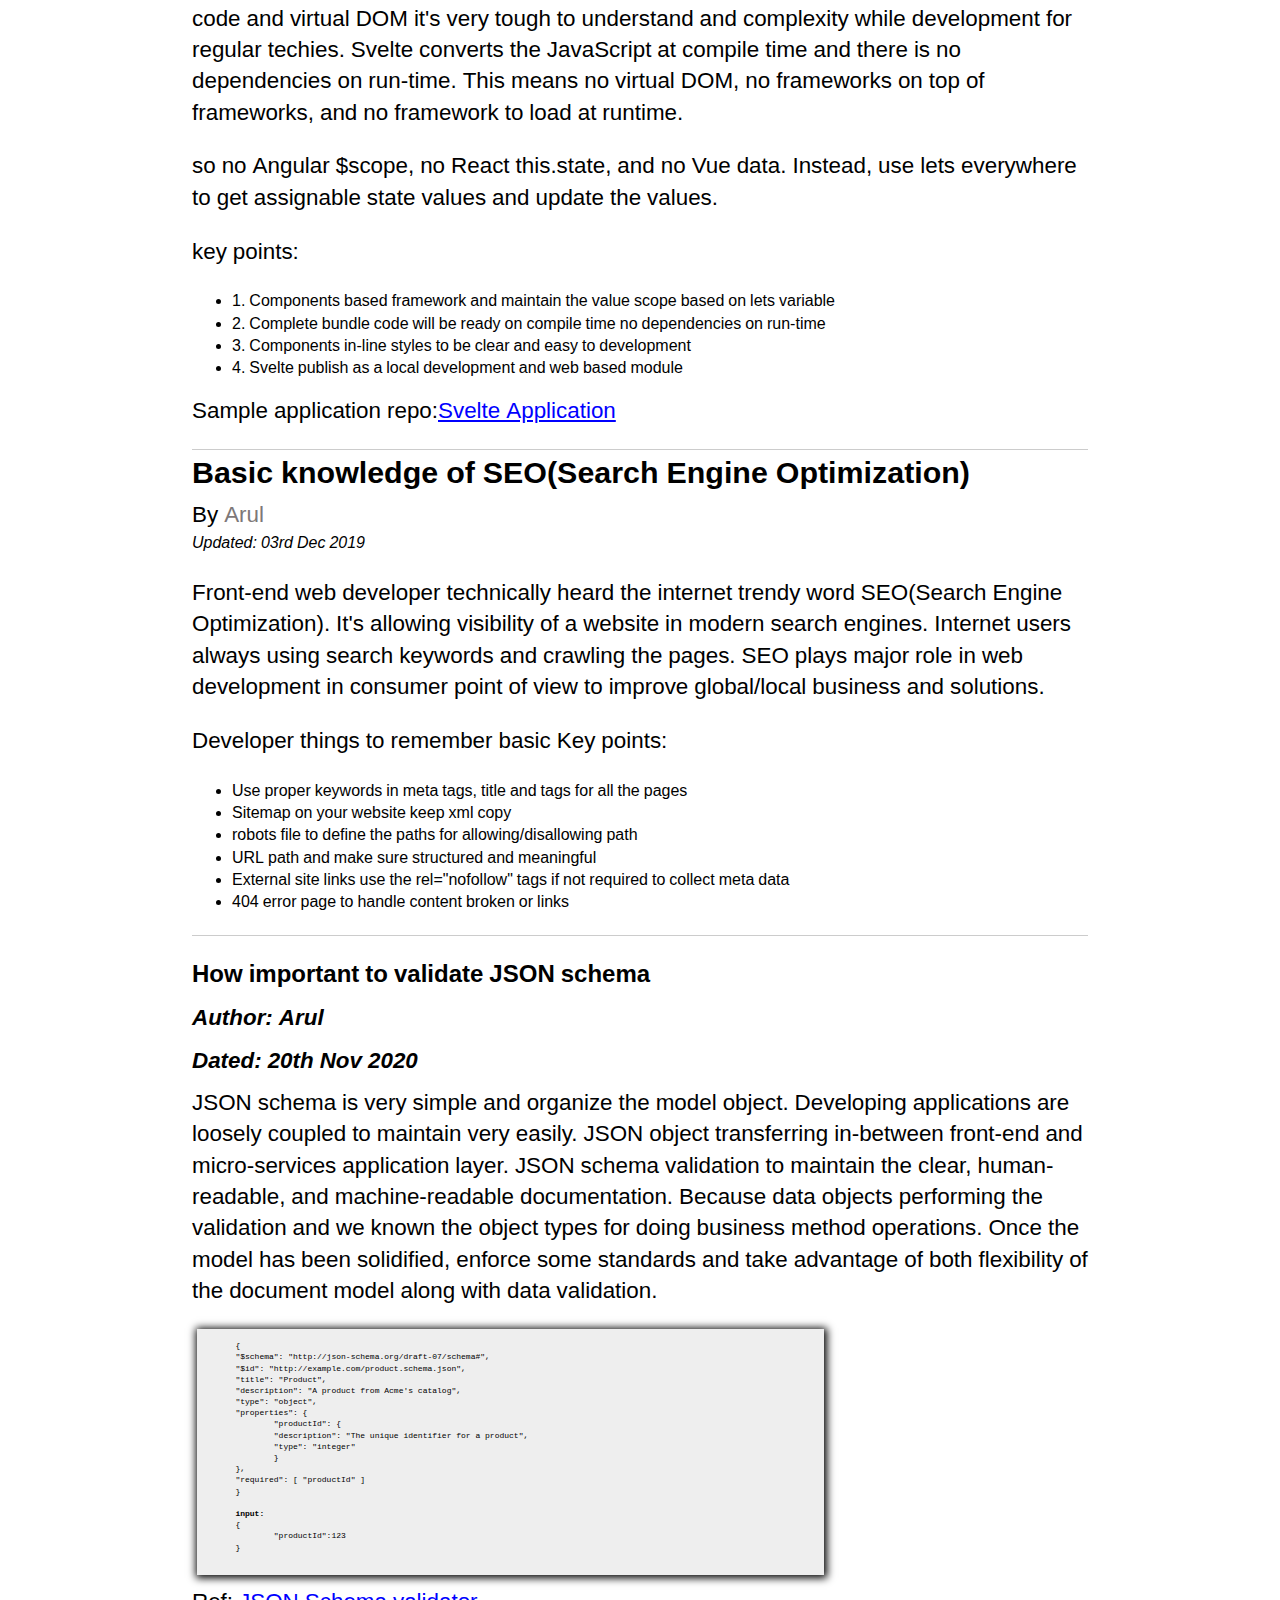
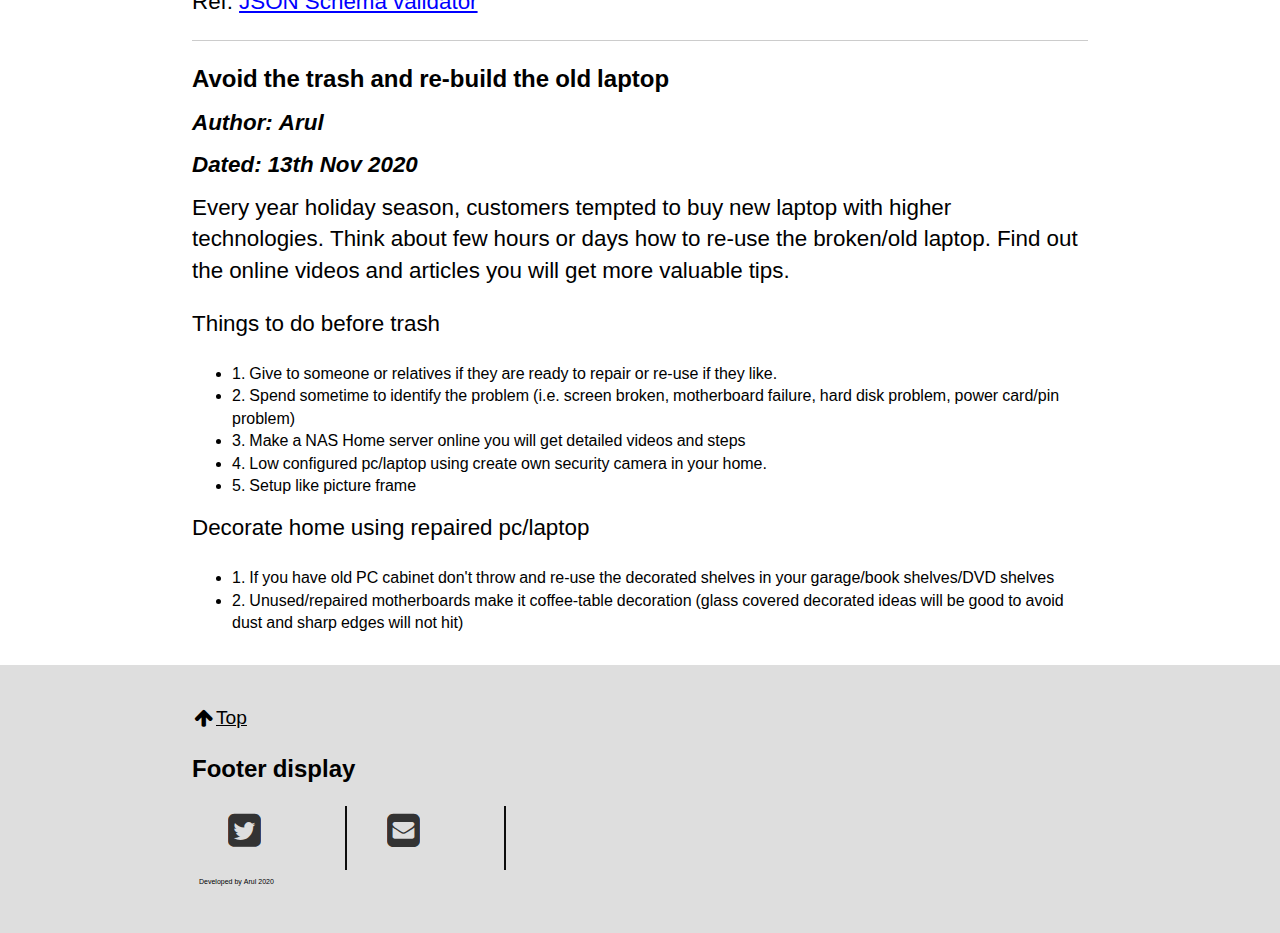
==== commit a3b7f535: "css" ====
--- a/index.html
+++ b/index.html
@@ -73,7 +73,7 @@
             <div class="line-content" style="">
                 <h2 class="title">Apache CouchDB Express Pug Module</h2>
                 <h3 class="title" itemprop="name" itemscope=""
-                   itemtype="http://schema.org/Person">By&nbsp;<span>Arul</span</h3>
+		    itemtype="http://schema.org/Person">By&nbsp;<span>Arul</span></h3>
                 <h3 class="publish">Updated: 21th Feb 2020</h3>
                 <p>Apache CouchDB store your data on JSON natively with document store. CouchDB API access method
                     supports RESTful HTTP/JSON service to access the application.</p>
--- a/css/main.css
+++ b/css/main.css
@@ -481,8 +481,8 @@
     background-color: rgba(255, 255, 255, 0.8);
     text-align: left;    
 }
-.grid-container .main-content div,
-.grid-container .main-content p {
+.grid-container .main-content .line-content div,
+.grid-container .main-content .line-content p {
   font-size: 1.4rem;
   text-align: left;
   margin-top: .5em;
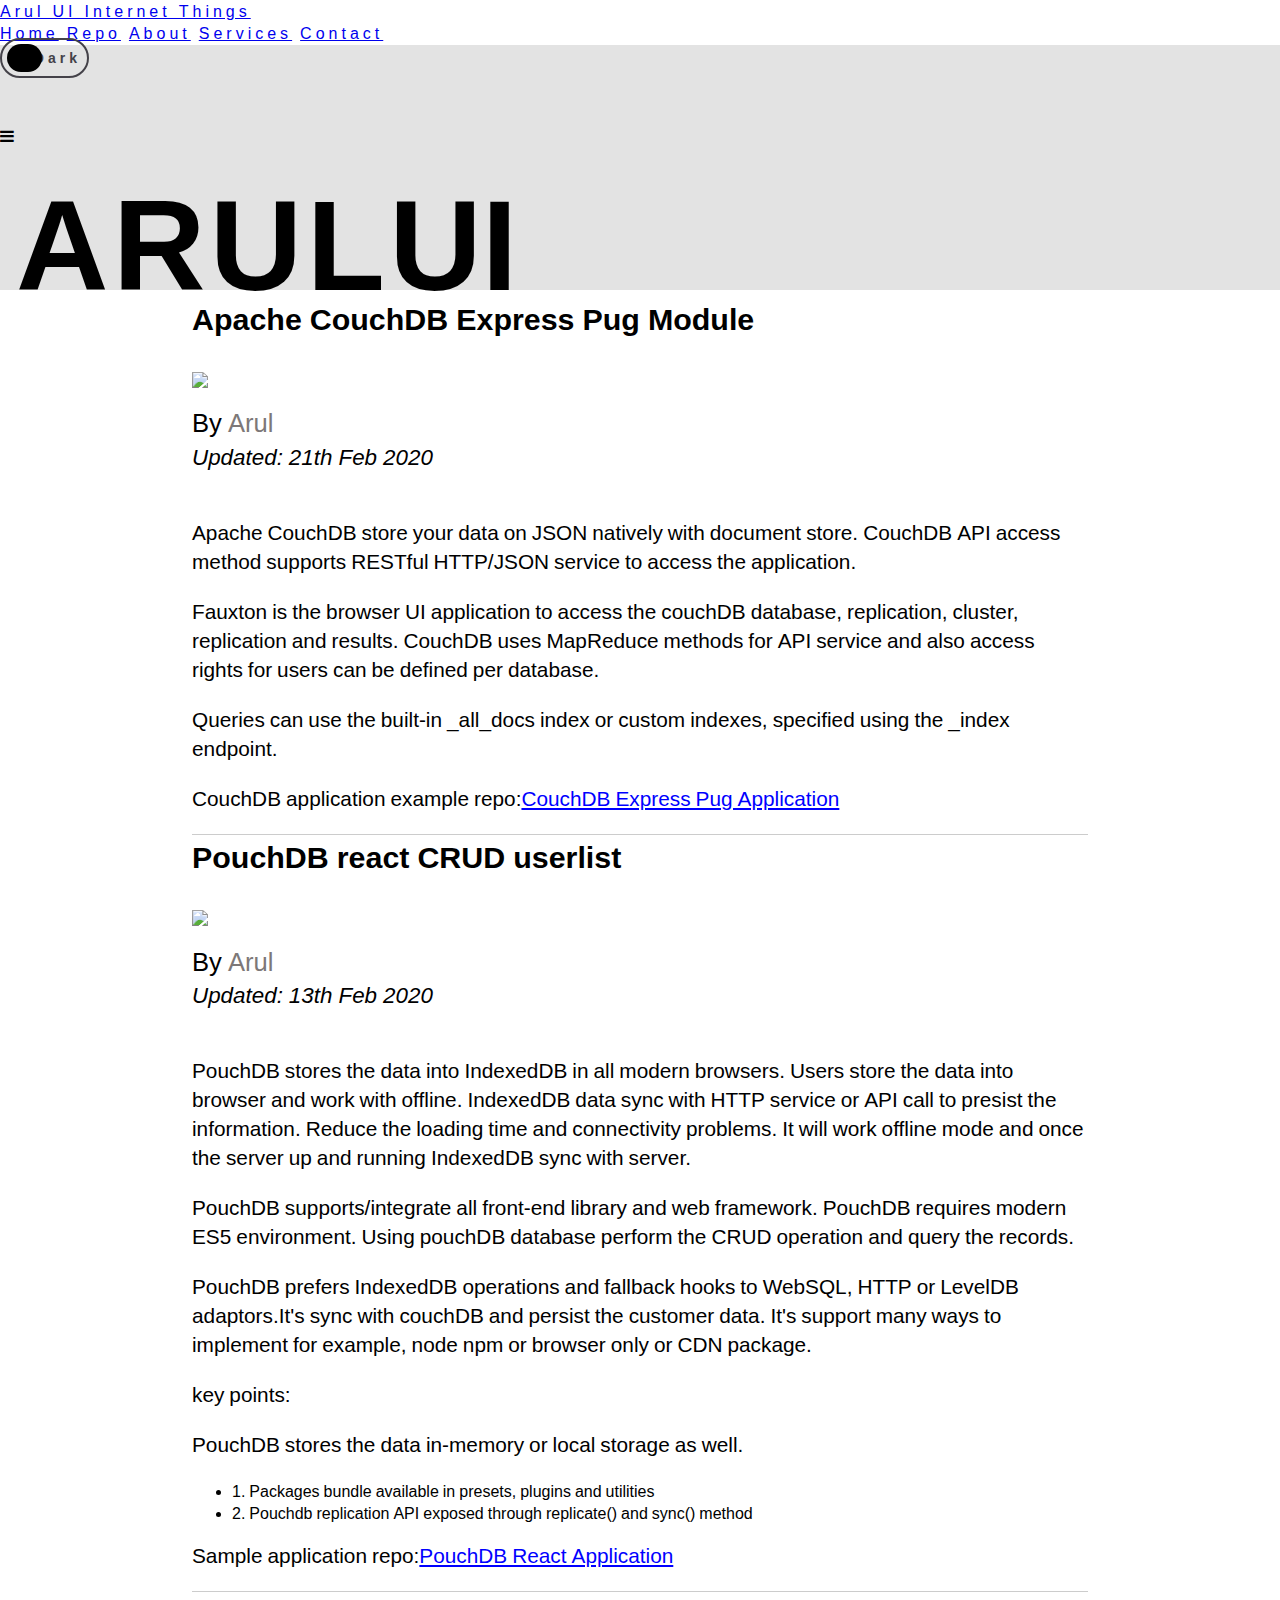
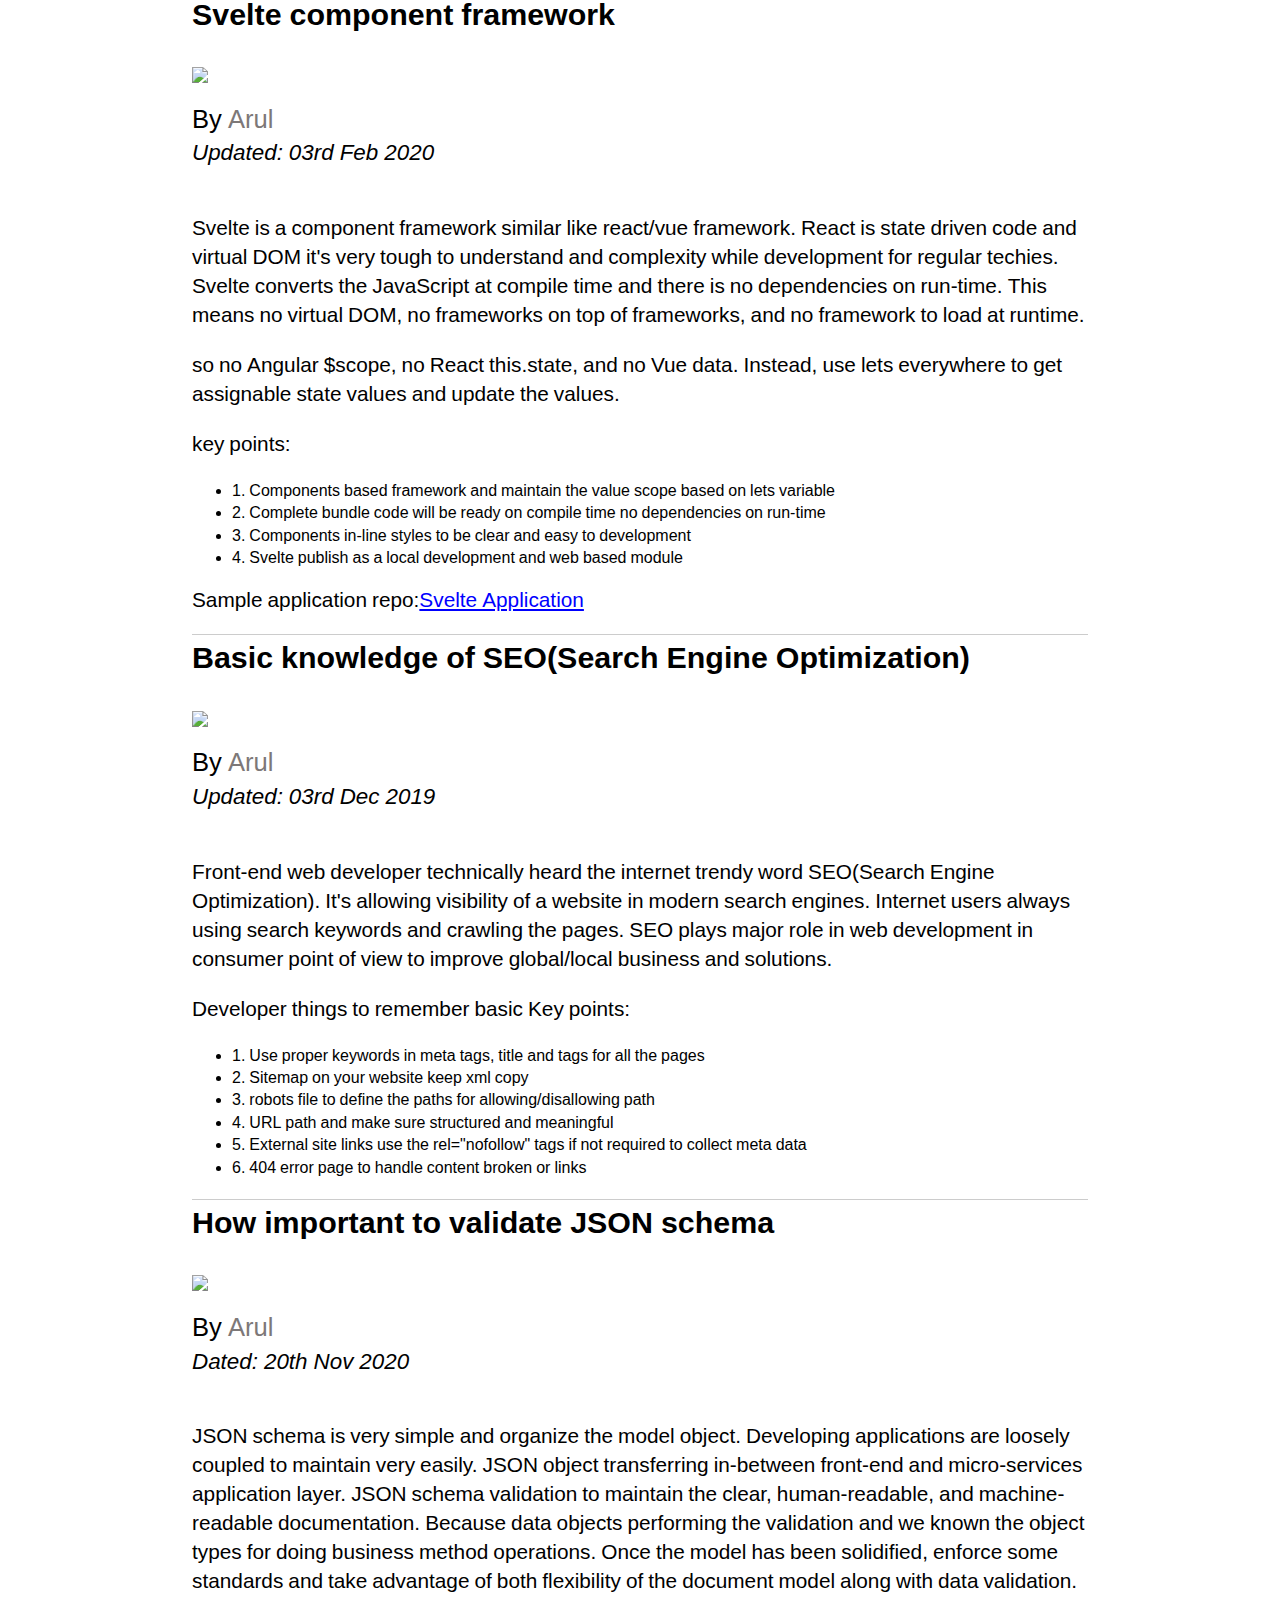
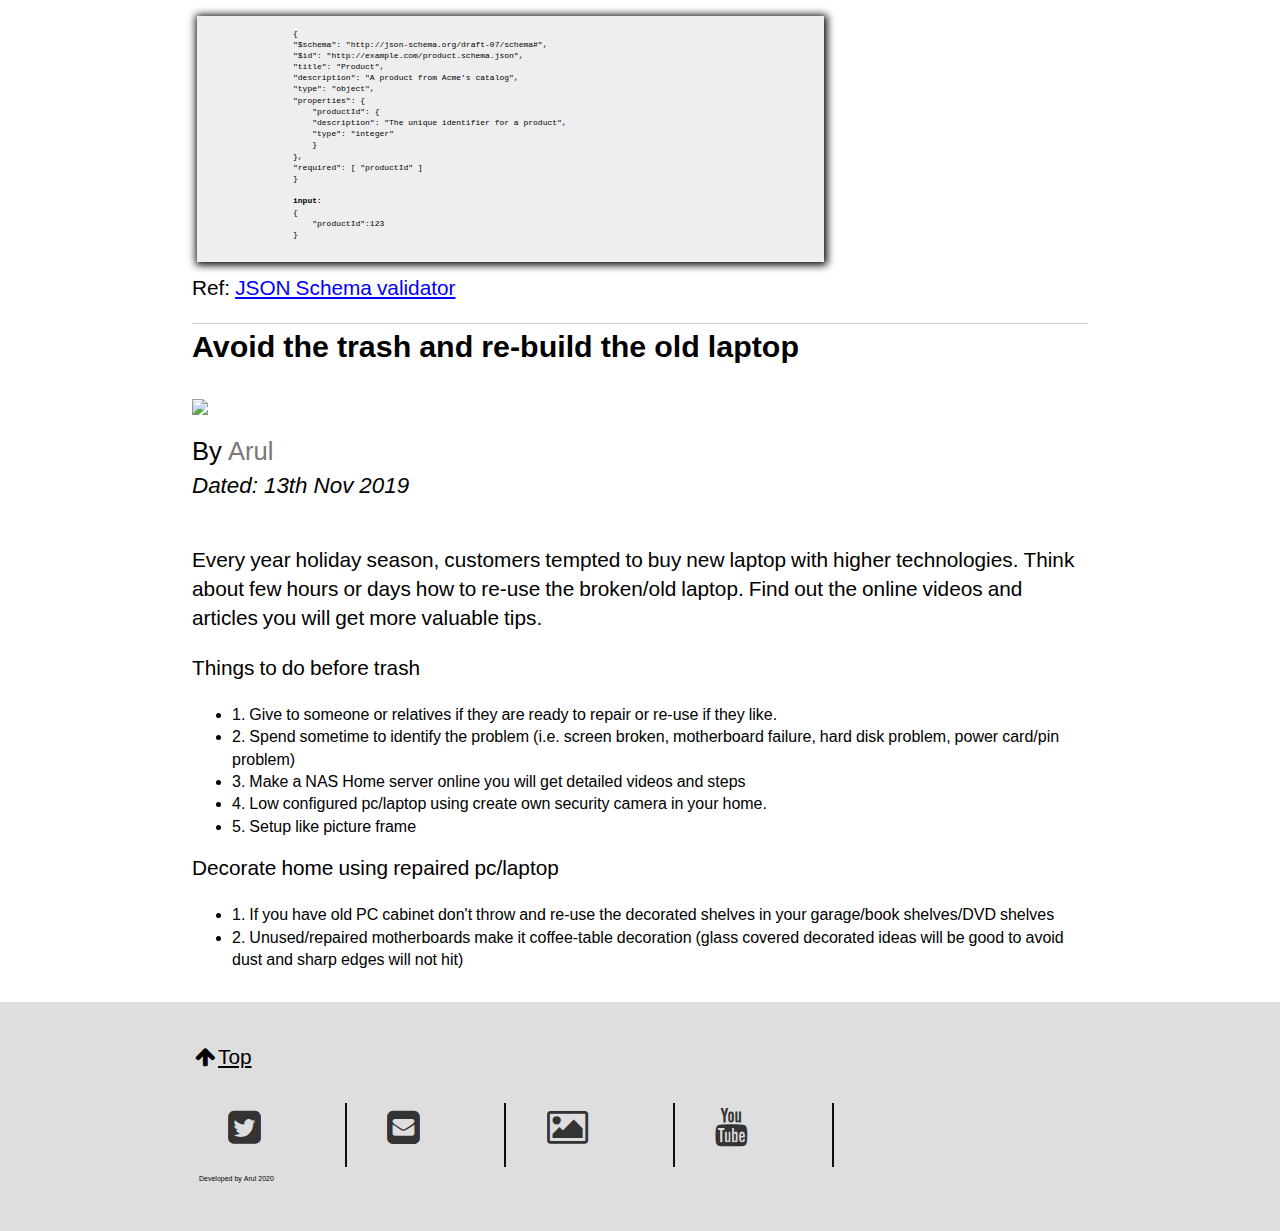
==== commit a922d8e0: "version1.1" ====
--- a/index.html
+++ b/index.html
@@ -1,271 +1,321 @@
-<!doctype html>
-<html class="no-js" lang="en">
-<head>
-    <meta charset="utf-8">
-    <title>Arul UI blogs - web development technical skills</title>
-    <meta name="description"
-          content="Arul UI blogs - web development technical skills i.e. react angular, jquery, vue, javascript library and frameworks">
-    <meta name="viewport" content="width=device-width, initial-scale=1">
-    <meta name="theme-color" content="#317EFB"/>
-    <link rel="manifest" href="site.webmanifest">
-    <link type="text/plain" rel="author" href="humans.txt">
-    <link rel="apple-touch-icon" href="icon.png">
-    <link rel="shortcut icon" href="favicon.ico">
-    <link href="https://maxcdn.bootstrapcdn.com/font-awesome/4.1.0/css/font-awesome.min.css" rel="stylesheet">
-    <link rel="stylesheet" href="css/normalize.css">
-    <link rel="stylesheet" href="css/main.css">
-
-    <meta name="theme-color" content="#fafafa">
-</head>
-
-<body id="body-content" class="body-class">
-<!--[if IE]>
-<p class="browserupgrade">You are using an <strong>outdated</strong> browser. Please <a href="https://browsehappy.com/">upgrade
-    your browser</a> to improve your experience and security.</p>
-<![endif]-->
-<div class="grid-container">
-    <header role="banner">
-        <div class="header">
-            <div class="logo-banner" itemprop="name" itemscope itemtype="http://schema.org/Person">
-                <div class="grid-3 left">
-                    <div class="word">
-                        <span>A</span>
-                        <span>R</span>
-                        <span>U</span>
-                        <span>L</span>
-                        <span>UI</span>
+                <!doctype html>
+                <html class="no-js" lang="en">
+                <head>
+                    <meta charset="utf-8">
+                    <title>Arul UI blogs - web development technical skills</title>
+                    <meta name="description"
+                          content="Arul UI blogs - web development technical skills i.e. react angular, jquery, vue, javascript library and frameworks">
+                    <meta name="viewport" content="width=device-width, initial-scale=1">
+                    <meta name="theme-color" content="#317EFB"/>
+                    <link rel="manifest" href="site.webmanifest">
+                    <link type="text/plain" rel="author" href="humans.txt">
+                    <link rel="apple-touch-icon" href="icon.png">
+                    <link rel="shortcut icon" href="favicon.ico">
+                    <link href="https://maxcdn.bootstrapcdn.com/font-awesome/4.1.0/css/font-awesome.min.css" rel="stylesheet">
+                    <link rel="stylesheet" href="css/normalize.css">
+                    <link rel="stylesheet" href="css/main.css">
+                        <link rel="stylesheet" href="css/extended-styles.css">
+                
+                    <meta name="theme-color" content="#fafafa">
+                </head>
+                
+                <body id="body-content" class="body-class">
+                <!--[if IE]>
+                <p class="browserupgrade">You are using an <strong>outdated</strong> browser. Please <a href="https://browsehappy.com/">upgrade
+                    your browser</a> to improve your experience and security.</p>
+                <![endif]-->
+                <div class="grid-container">
+                    <header role="banner">
+                        <div class="header">
+                        <div class="erich-top">
+                  <div class="erich-bar erich-white erich-padding erich-card" style="letter-spacing:4px;">
+                    <a href="#home" class="erich-bar-head-text erich-bar-item erich-button">Arul UI Internet Things</a>
+                    <!-- Right-sided navbar links. Hide them on small screens -->
+                    <div class="erich-right erich-hide-small">
+                                            <div aria-label="Select page theme" class='toggle' id='switch'>
+                                        <div aria-label="dark mode" class='toggle-text-off'>Dark</div>
+                                        <div class='glow-comp'></div>
+                                        <div class='toggle-button'></div>
+                                        <div aria-label="plain white mode" class='toggle-text-on'>Light</div>
+                                    </div>
+                                    <div class="tabbed-menu">
+                      <a class="regular-link erich-bar-item erich-button" aria-label="Home page" href="/">Home</a>
+                      <a class="regular-link erich-bar-item erich-button" aria-label="Github Repository page" rel="noopener noreferrer" target="_blank"
+                                                   href="https://github.com/arulkumar-lab">Repo</a>
+                      <a class="regular-link erich-bar-item erich-button" aria-label="About you page" href="/about.html">About</a>
+                      <a class="regular-link erich-bar-item erich-button" aria-label="Services page" href="/services.html">Services</a>
+                      <a class="regular-link erich-bar-item erich-button" aria-label="Contact page" href="/contact.html">Contact</a>
+                      </div>
+                       <div class="menu-sec">
+                             <div class="erich-opacity">
+                                <span class="erich-button erich-xxlarge erich-white erich-right" onClick="erich_open()"><i class="fa fa-bars"></i></span>
+                            </div>
+                            </div>
                     </div>
+                  </div>
                 </div>
-                <div class="grid-1 right">
-                    <div class="menu-sec">
-			<nav role="navigation" class="select">
-                        <ul>
-                            <li><a aria-label="Home page" href="/">Home</a></li>
-                            <li><a aria-label="Github Repository page" rel="noopener noreferrer" target="_blank"
-                                   href="https://github.com/arulkumar-lab">Repo</a></li>
-                            <li><a aria-label="About you page" href="/about.html">About</a></li>
-			    <li><a aria-label="Services page" href="/services.html">Services</a></li>
-                            <li><a aria-label="Contact page" href="/contact.html">Contact</a></li>
-                        </ul>
-                        <select class="select-menu" aria-label="Choose navigation links">
-                            <option value="#">Menu</option>
-                            <option value="/">Home</option>
-                            <option value="https://github.com/arulkumar-lab">Repo</option>
-                            <option value="/about.html">About</option>
-				<option value="/services.html">Services</option>
-                            <option value="/contact.html">Contact</option>
-                        </select>
-                    </nav>
-			</div>
-                    <div aria-label="Select page theme" class='toggle' id='switch'>
-                        <div aria-label="dark mode" class='toggle-text-off'>Dark</div>
-                        <div class='glow-comp'></div>
-                        <div class='toggle-button'></div>
-                        <div aria-label="plain white mode" class='toggle-text-on'>Light</div>
-                    </div>
+                <nav class="erich-sidebar erich-black erich-animate-top erich-xxlarge" style="display:none;padding-top:150px" id="mySidebar">
+                  <a href="javascript:void(0)" onClick="erich_close()" class="erich-button erich-black erich-xxlarge erich-padding erich-display-topright" style="padding:6px 24px">
+                    <i class="fa fa-remove"></i>
+                  </a>
+                  <div class="erich-bar-block erich-center">
+                    <a class="erich-bar-item erich-button erich-text-grey erich-hover-black" aria-label="Home page" href="/">Home</a></li>
+                    <a class="erich-bar-item erich-button erich-text-grey erich-hover-black" aria-label="Github Repository page" rel="noopener noreferrer" target="_blank"
+                                                   href="https://github.com/arulkumar-lab">Repo</a>
+                    <a class="erich-bar-item erich-button erich-text-grey erich-hover-black" aria-label="About you page" href="/about.html">About</a>
+                    <a class="erich-bar-item erich-button erich-text-grey erich-hover-black" aria-label="Services page" href="/services.html">Services</a>
+                    <a class="erich-bar-item erich-button erich-text-grey erich-hover-black" aria-label="Contact page" href="/contact.html">Contact</a>                                
+                  </div>
+                </nav>
+                            <div class="logo-banner" itemprop="name" itemscope itemtype="http://schema.org/Person">
+                                <div class="grid-3 left">
+                                    <div class="word">
+                                        <span>A</span>
+                                        <span>R</span>
+                                        <span>U</span>
+                                        <span>L</span>
+                                        <span>UI</span>
+                                    </div>
+                                </div>
+                                <div class="grid-1 right">
+                                   <!-- TODO -->
+                                </div>
+                            </div>
+                        </div>
+                        <h1 class="invisible">Arul UI page</h1>
+                    </header>
+                    <main role="main">
+                        <div class="main-content margin-side">
+                            <div class="line-content" style="">
+                                <h2 class="title">Apache CouchDB Express Pug Module</h2>
+                                <div class="client-app-container">
+                                            <div class="profile-width padding-all-0">
+                                            <img src="images/profile.JPG" class="user">                        </div>
+                              <div class="gen-col-9 padding-all-0">
+                                        <h3 class="title" itemprop="name" itemscope=""
+                                itemtype="http://schema.org/Person">By&nbsp;<span>Arul</span></h3>
+                                        <h3 class="publish">Updated: 21th Feb 2020</h3>
+                                    </div>
+                                </div>
+                                <p>Apache CouchDB store your data on JSON natively with document store. CouchDB API access method
+                                    supports RESTful HTTP/JSON service to access the application.</p>
+                                <p>Fauxton is the browser UI application to access the couchDB database, replication, cluster,
+                                    replication and results. CouchDB uses MapReduce methods for API service and also access rights for
+                                    users can be defined per database.</p>
+                                <p>Queries can use the built-in _all_docs index or custom indexes, specified using the _index
+                                    endpoint.</p>
+                                <p>CouchDB application example repo:<a target="_blank"
+                                                               href="https://github.com/arulkumar-lab/couchdb-express-pug">CouchDB
+                                    Express Pug Application</a></p>
+                            </div>
+                            <hr class="margin-topbottom-clear"/>
+                            <div class="line-content" style="">
+                                <h2 class="title">PouchDB react CRUD userlist</h2>
+                                <div class="client-app-container">
+                                            <div class="profile-width padding-all-0">
+                                            <img src="images/profile.JPG" class="user">                        </div>
+                              <div class="gen-col-9 padding-all-0">
+                                        <h3 class="title" itemprop="name" itemscope=""
+                                itemtype="http://schema.org/Person">By&nbsp;<span>Arul</span></h3>
+                                        <h3 class="publish">Updated: 13th Feb 2020</h3>
+                                    </div>
+                                </div>                        
+                                <p>PouchDB stores the data into IndexedDB in all modern browsers. Users store the data into browser and
+                                    work with offline. IndexedDB data sync with HTTP service or API call to presist the information.
+                                    Reduce the loading time and connectivity problems. It will work offline mode and once the server up
+                                    and running IndexedDB sync with server.</p>
+                                <p>PouchDB supports/integrate all front-end library and web framework. PouchDB requires modern ES5
+                                    environment. Using pouchDB database perform the CRUD operation and query the records.</p>
+                                <p>PouchDB prefers IndexedDB operations and fallback hooks to WebSQL, HTTP or LevelDB adaptors.It's sync
+                                    with couchDB and persist the customer data. It's support many ways to implement for example, node
+                                    npm or browser only or CDN package.</p>
+                                <p>key points:</p>
+                                <p>PouchDB stores the data in-memory or local storage as well.</p>
+                                <ul>
+                                    <li>1. Packages bundle available in presets, plugins and utilities</li>
+                                    <li>2. Pouchdb replication API exposed through replicate() and sync() method</li>
+                                </ul>
+                
+                                <p>Sample application repo:<a target="_blank" href="https://github.com/arulkumar-lab/pouchdb-crud-app">PouchDB
+                                    React Application</a></p>
+                                <hr class="margin-topbottom-clear"/>
+                            </div>
+                            <div class="line-content" style="">
+                                <h2 class="title">Svelte component framework</h2>
+                                <div class="client-app-container">
+                                            <div class="profile-width padding-all-0">
+                                            <img src="images/profile.JPG" class="user">                        </div>
+                              <div class="gen-col-9 padding-all-0">
+                                        <h3 class="title" itemprop="name" itemscope=""
+                                itemtype="http://schema.org/Person">By&nbsp;<span>Arul</span></h3>
+                                        <h3 class="publish">Updated: 03rd Feb 2020</h3>
+                                    </div>
+                                </div>                        
+                                <p>Svelte is a component framework similar like react/vue framework. React is state driven code and
+                                    virtual DOM it's very tough to understand and complexity while development for regular techies.
+                                    Svelte converts the JavaScript at compile time and there is no dependencies on run-time. This means
+                                    no virtual DOM, no frameworks on top of frameworks, and no framework to load at runtime.</p>
+                                <p>so no Angular $scope, no React this.state, and no Vue data. Instead, use lets everywhere to get
+                                    assignable state values and update the values.</p>
+                                <p>key points:</p>
+                                <ul>
+                                    <li>1. Components based framework and maintain the value scope based on lets variable</li>
+                                    <li>2. Complete bundle code will be ready on compile time no dependencies on run-time</li>
+                                    <li>3. Components in-line styles to be clear and easy to development</li>
+                                    <li>4. Svelte publish as a local development and web based module</li>
+                                </ul>
+                
+                                <p>Sample application repo:<a target="_blank" href="https://github.com/arulkumar-lab/svelte-app.git">Svelte
+                                    Application</a></p>
+                                <hr class="margin-topbottom-clear"/>
+                            </div>
+                            <div class="line-content">
+                                <h2 class="title">Basic knowledge of SEO(Search Engine Optimization)</h2>
+                                <div class="client-app-container">
+                                            <div class="profile-width padding-all-0">
+                                            <img src="images/profile.JPG" class="user">                        </div>
+                              <div class="gen-col-9 padding-all-0">
+                                        <h3 class="title" itemprop="name" itemscope=""
+                                itemtype="http://schema.org/Person">By&nbsp;<span>Arul</span></h3>
+                                        <h3 class="publish">Updated: 03rd Dec 2019</h3>
+                                    </div>
+                                </div>
+                                <p>Front-end web developer technically heard the internet trendy word SEO(Search Engine Optimization).
+                                    It's allowing visibility of a website in modern search engines. Internet users always using search
+                                    keywords and crawling the pages. SEO plays major role in web development in consumer point of view
+                                    to improve global/local business and solutions.</p>
+                                <p>
+                                    Developer things to remember basic Key points:
+                                <ul>
+                                    <li>1. Use proper keywords in meta tags, title and tags for all the pages</li>
+                                    <li>2. Sitemap on your website keep xml copy</li>
+                                    <li>3. robots file to define the paths for allowing/disallowing path</li>
+                                    <li>4. URL path and make sure structured and meaningful</li>
+                                    <li>5. External site links use the rel="nofollow" tags if not required to collect meta data</li>
+                                    <li>6. 404 error page to handle content broken or links</li>
+                                </ul>
+                                </p>
+                                <hr class="margin-topbottom-clear"/>
+                            </div>
+                            <div class="line-content">
+                                <h2 class="title">How important to validate JSON schema</h2>
+                                                        <div class="client-app-container">
+                                            <div class="profile-width padding-all-0">
+                                            <img src="images/profile.JPG" class="user">                        </div>
+                              <div class="gen-col-9 padding-all-0">
+                                        <h3 class="title" itemprop="name" itemscope=""
+                                itemtype="http://schema.org/Person">By&nbsp;<span>Arul</span></h3>
+                                        <h3 class="publish">Dated: 20th Nov 2020</h3>
+                                    </div>
+                                </div>
+                                <p>JSON schema is very simple and organize the model object. Developing applications are loosely coupled
+                                    to maintain very easily. JSON object transferring in-between front-end and micro-services
+                                    application layer. JSON schema validation to maintain the clear, human-readable, and
+                                    machine-readable documentation. Because data objects performing the validation and we known the
+                                    object types for doing business method operations. Once the model has been solidified, enforce some
+                                    standards and take advantage of both flexibility of the document model along with data
+                                    validation.</p>
+                                <blockquote>
+                    <pre>
+                    <code>
+                    {
+                    "$schema": "http://json-schema.org/draft-07/schema#",
+                    "$id": "http://example.com/product.schema.json",
+                    "title": "Product",
+                    "description": "A product from Acme's catalog",
+                    "type": "object",
+                    "properties": {
+                        "productId": {
+                        "description": "The unique identifier for a product",
+                        "type": "integer"
+                        }
+                    },
+                    "required": [ "productId" ]
+                    }
+                
+                    <strong>input:</strong>
+                    {
+                        "productId":123
+                    }
+                    </code>
+                    </pre>
+                                </blockquote>
+                                <p>Ref: <a target="_blank" href="https://www.jsonschemavalidator.net/">JSON Schema validator</a></p>
+                                <hr class="margin-topbottom-clear"/>
+                            </div>
+                
+                            <div class="line-content">
+                                <h2 class="title">Avoid the trash and re-build the old laptop</h2>
+                                <div class="client-app-container">
+                                            <div class="profile-width padding-all-0">
+                                            <img src="images/profile.JPG" class="user">                        </div>
+                              <div class="gen-col-9 padding-all-0">
+                                        <h3 class="title" itemprop="name" itemscope=""
+                                itemtype="http://schema.org/Person">By&nbsp;<span>Arul</span></h3>
+                                        <h3 class="publish">Dated: 13th Nov 2019</h3>
+                                    </div>
+                                </div>
+                                <p>Every year holiday season, customers tempted to buy new laptop with higher technologies. Think about
+                                    few hours or days how to re-use the broken/old laptop. Find out the online videos and articles you
+                                    will get more valuable tips.</p>
+                                <p>
+                                    Things to do before trash
+                                </p>
+                                <ul>
+                                    <li>1. Give to someone or relatives if they are ready to repair or re-use if they like.</li>
+                                    <li>2. Spend sometime to identify the problem (i.e. screen broken, motherboard failure, hard disk
+                                        problem, power card/pin problem)
+                                    </li>
+                                    <li>3. Make a NAS Home server online you will get detailed videos and steps</li>
+                                    <li>4. Low configured pc/laptop using create own security camera in your home.</li>
+                                    <li>5. Setup like picture frame</li>
+                                </ul>
+                
+                                <p>Decorate home using repaired pc/laptop</p>
+                                <ul>
+                                    <li>1. If you have old PC cabinet don't throw and re-use the decorated shelves in your garage/book
+                                        shelves/DVD shelves
+                                    </li>
+                                    <li>2. Unused/repaired motherboards make it coffee-table decoration (glass covered decorated ideas
+                                        will be good to avoid dust and sharp edges will not hit)
+                                    </li>
+                                </ul>
+                            </div>
+                            <ul id="pagin">
+                            </ul>
+                        </div>
+                    </main>
+                    <footer role="contentinfo">
+                        <div id="lab_social_icon_footer" class="footer">
+                            <div class="container">
+                                <div class="margin-side">
+                                    <a href="#body-content" class="fa-small"><i id="scroll-top"
+                                                                                class="fa fa-arrow-up fa-lg social"></i>Top</a>
+                                </div>
+                                <div class="margin-side social-icons">
+                                    <a aria-label="Twitter" rel="noopener noreferrer" target="_blank"
+                                       href="https://twitter.com/@imarulkumar1"><i id="social-tw"
+                                                                                   class="fa fa-twitter-square fa-3x social"></i></a>
+                                    <a aria-label="Email" rel="noopener noreferrer" target="_blank" href="mailto:arul.ui.dev@gmail.com"><i
+                                            id="social-em" class="fa fa-envelope-square fa-3x social"></i></a>
+                                            <a aria-label="Pexels Photography" rel="noopener noreferrer" target="_blank" href="https://www.pexels.com/@arul-ui-2759067"><i id="social-fb"
+                                                                                                    class="fa fa-picture-o fa-3x social"></i></a>                    
+                                    <a aria-label="You Tube channel" rel="noopener noreferrer" target="_blank" href="https://www.youtube.com/user/imarulkumar"><i id="social-gp"
+                                                                                                         class="fa fa-youtube fa-3x social"></i></a>
+                                    <p>&#169;Developed by Arul 2020</p>
+                                </div>
+                            </div>
+                
+                        </div>
+                    </footer>
                 </div>
-            </div>
-        </div>
-        <h1 class="invisible">Arul UI page</h1>
-    </header>
-    <main role="main">
-        <div class="main-content margin-side">
-            <div class="line-content" style="">
-                <h2 class="title">Apache CouchDB Express Pug Module</h2>
-                <h3 class="title" itemprop="name" itemscope=""
-		    itemtype="http://schema.org/Person">By&nbsp;<span>Arul</span></h3>
-                <h3 class="publish">Updated: 21th Feb 2020</h3>
-                <p>Apache CouchDB store your data on JSON natively with document store. CouchDB API access method
-                    supports RESTful HTTP/JSON service to access the application.</p>
-                <p>Fauxton is the browser UI application to access the couchDB database, replication, cluster,
-                    replication and results. CouchDB uses MapReduce methods for API service and also access rights for
-                    users can be defined per database.</p>
-                <p>Queries can use the built-in _all_docs index or custom indexes, specified using the _index
-                    endpoint.</p>
-                <p>CouchDB application example repo:<a target="_blank"
-                                               href="https://github.com/arulkumar-lab/couchdb-express-pug">CouchDB
-                    Express Pug Application</a></p>
-            </div>
-            <hr class="margin-topbottom-clear"/>
-            <div class="line-content" style="">
-                <h2 class="title">PouchDB react CRUD userlist</h2>
-                <h3 class="title" itemprop="name" itemscope=""
-		    itemtype="http://schema.org/Person">By&nbsp;<span>Arul</span></h3>
-                <h3 class="publish">Updated: 13th Feb 2020</h3>
-                <p>PouchDB stores the data into IndexedDB in all modern browsers. Users store the data into browser and
-                    work with offline. IndexedDB data sync with HTTP service or API call to presist the information.
-                    Reduce the loading time and connectivity problems. It will work offline mode and once the server up
-                    and running IndexedDB sync with server.</p>
-                <p>PouchDB supports/integrate all front-end library and web framework. PouchDB requires modern ES5
-                    environment. Using pouchDB database perform the CRUD operation and query the records.</p>
-                <p>PouchDB prefers IndexedDB operations and fallback hooks to WebSQL, HTTP or LevelDB adaptors.It's sync
-                    with couchDB and persist the customer data. It's support many ways to implement for example, node
-                    npm or browser only or CDN package.</p>
-                <p>key points:</p>
-                <p>PouchDB stores the data in-memory or local storage as well.</p>
-                <ul>
-                    <li>1. Packages bundle available in presets, plugins and utilities</li>
-                    <li>2. Pouchdb replication API exposed through replicate() and sync() method</li>
-                </ul>
-
-                <p>Sample application repo:<a target="_blank" href="https://github.com/arulkumar-lab/pouchdb-crud-app">PouchDB
-                    React Application</a></p>
-                <hr class="margin-topbottom-clear"/>
-            </div>
-            <div class="line-content" style="">
-                <h2 class="title">Svelte component framework</h2>
-                <h3 class="title" itemprop="name" itemscope=""
-		    itemtype="http://schema.org/Person">By&nbsp;<span>Arul</span></h3>
-                <h3 class="publish">Updated: 03rd Feb 2020</h3>
-                <p>Svelte is a component framework similar like react/vue framework. React is state driven code and
-                    virtual DOM it's very tough to understand and complexity while development for regular techies.
-                    Svelte converts the JavaScript at compile time and there is no dependencies on run-time. This means
-                    no virtual DOM, no frameworks on top of frameworks, and no framework to load at runtime.</p>
-                <p>so no Angular $scope, no React this.state, and no Vue data. Instead, use lets everywhere to get
-                    assignable state values and update the values.</p>
-                <p>key points:</p>
-                <ul>
-                    <li>1. Components based framework and maintain the value scope based on lets variable</li>
-                    <li>2. Complete bundle code will be ready on compile time no dependencies on run-time</li>
-                    <li>3. Components in-line styles to be clear and easy to development</li>
-                    <li>4. Svelte publish as a local development and web based module</li>
-                </ul>
-
-                <p>Sample application repo:<a target="_blank" href="https://github.com/arulkumar-lab/svelte-app.git">Svelte
-                    Application</a></p>
-                <hr class="margin-topbottom-clear"/>
-            </div>
-            <div class="line-content">
-                <h2 class="title">Basic knowledge of SEO(Search Engine Optimization)</h2>
-                <h3 class="title" itemprop="name" itemscope itemtype="http://schema.org/Person">By&nbsp;<span>Arul</span></h3>
-                <h3 class="publish">Updated: 03rd Dec 2019</h3>
-                <p>Front-end web developer technically heard the internet trendy word SEO(Search Engine Optimization).
-                    It's allowing visibility of a website in modern search engines. Internet users always using search
-                    keywords and crawling the pages. SEO plays major role in web development in consumer point of view
-                    to improve global/local business and solutions.</p>
-                <p>
-                    Developer things to remember basic Key points:
-                <ul>
-                    <li>Use proper keywords in meta tags, title and tags for all the pages</li>
-                    <li>Sitemap on your website keep xml copy</li>
-                    <li>robots file to define the paths for allowing/disallowing path</li>
-                    <li>URL path and make sure structured and meaningful</li>
-                    <li>External site links use the rel="nofollow" tags if not required to collect meta data</li>
-                    <li>404 error page to handle content broken or links</li>
-                </ul>
-                </p>
-                <hr class="margin-topbottom-clear"/>
-            </div>
-            <div class="line-content">
-                <h2 class="margin-bottom-0">How important to validate JSON schema</h2>
-                <p class="margin-topbottom-clear xsmall" itemprop="name" itemscope itemtype="http://schema.org/Person">
-                    <strong><i>Author: Arul</i></strong></p>
-                <p class="margin-topbottom-clear xsmall"><strong><i>Dated: 20th Nov 2020</i></strong></p>
-                <p>JSON schema is very simple and organize the model object. Developing applications are loosely coupled
-                    to maintain very easily. JSON object transferring in-between front-end and micro-services
-                    application layer. JSON schema validation to maintain the clear, human-readable, and
-                    machine-readable documentation. Because data objects performing the validation and we known the
-                    object types for doing business method operations. Once the model has been solidified, enforce some
-                    standards and take advantage of both flexibility of the document model along with data
-                    validation.</p>
-                <blockquote>
-	<pre>
-	<code>
-	{
-	"$schema": "http://json-schema.org/draft-07/schema#",
-	"$id": "http://example.com/product.schema.json",
-	"title": "Product",
-	"description": "A product from Acme's catalog",
-	"type": "object",
-	"properties": {
-		"productId": {
-		"description": "The unique identifier for a product",
-		"type": "integer"
-		}
-	},
-	"required": [ "productId" ]
-	}
-
-	<strong>input:</strong>
-	{
-		"productId":123
-	}
-	</code>
-	</pre>
-                </blockquote>
-                <p>Ref: <a target="_blank" href="https://www.jsonschemavalidator.net/">JSON Schema validator</a></p>
-                <hr class="margin-topbottom-clear"/>
-            </div>
-
-            <div class="line-content" style="">
-                <h2 class="margin-bottom-0">Avoid the trash and re-build the old laptop</h2>
-                <p class="margin-topbottom-clear xsmall" itemprop="name" itemscope=""
-                   itemtype="http://schema.org/Person"><strong><i>Author: Arul</i></strong></p>
-                <p class="margin-topbottom-clear xsmall"><strong><i>Dated: 13th Nov 2020</i></strong></p>
-                <p>Every year holiday season, customers tempted to buy new laptop with higher technologies. Think about
-                    few hours or days how to re-use the broken/old laptop. Find out the online videos and articles you
-                    will get more valuable tips.</p>
-                <p>
-                    Things to do before trash
-                </p>
-                <ul>
-                    <li>1. Give to someone or relatives if they are ready to repair or re-use if they like.</li>
-                    <li>2. Spend sometime to identify the problem (i.e. screen broken, motherboard failure, hard disk
-                        problem, power card/pin problem)
-                    </li>
-                    <li>3. Make a NAS Home server online you will get detailed videos and steps</li>
-                    <li>4. Low configured pc/laptop using create own security camera in your home.</li>
-                    <li>5. Setup like picture frame</li>
-                </ul>
-
-                <p>Decorate home using repaired pc/laptop</p>
-                <ul>
-                    <li>1. If you have old PC cabinet don't throw and re-use the decorated shelves in your garage/book
-                        shelves/DVD shelves
-                    </li>
-                    <li>2. Unused/repaired motherboards make it coffee-table decoration (glass covered decorated ideas
-                        will be good to avoid dust and sharp edges will not hit)
-                    </li>
-                </ul>
-            </div>
-            <ul id="pagin">
-            </ul>
-        </div>
-    </main>
-    <footer role="contentinfo">
-        <div id="lab_social_icon_footer" class="footer">
-            <div class="container">
-                <div class="margin-side">
-                    <a href="#body-content" class="fa-small"><i id="scroll-top"
-                                                                class="fa fa-arrow-up fa-lg social"></i>Top</a>
-                    <h2>Footer display</h2>
-                </div>
-                <div class="margin-side social-icons">
-                    <!--
-			<a aria-label="Facebook" rel="noopener noreferrer" target="_blank" href="https://www.facebook.com/bootsnipp"><i id="social-fb"
-                                                                                    class="fa fa-facebook-square fa-3x social"></i></a>                    
-                    <a aria-label="Google Plus" rel="noopener noreferrer" target="_blank" href="https://plus.google.com/+Bootsnipp-page"><i id="social-gp"
-                                                                                         class="fa fa-google-plus-square fa-3x social"></i></a>
--->
-                    <a aria-label="Twitter" rel="noopener noreferrer" target="_blank"
-                       href="https://twitter.com/@imarulkumar1"><i id="social-tw"
-                                                                   class="fa fa-twitter-square fa-3x social"></i></a>
-                    <a aria-label="Email" rel="noopener noreferrer" target="_blank" href="mailto:arul.ui.dev@gmail.com"><i
-                            id="social-em" class="fa fa-envelope-square fa-3x social"></i></a>
-                    <p>&#169;Developed by Arul 2020</p>
-                </div>
-            </div>
-
-        </div>
-    </footer>
-</div>
-<script src="js/vendor/modernizr-3.7.1.min.js"></script>
-<script src="https://code.jquery.com/jquery-3.4.1.min.js"
-        integrity="sha256-CSXorXvZcTkaix6Yvo6HppcZGetbYMGWSFlBw8HfCJo=" crossorigin="anonymous"></script>
-<script>window.jQuery || document.write('<script src="js/vendor/jquery-3.4.1.min.js"><\/script>')</script>
-<script src="js/plugins.js"></script>
-<script src="js/main.js"></script>
-<script src="./workbox-sw.js"></script>
-<script async src="https://www.googletagmanager.com/gtag/js?id=UA-155763128-1"></script>
-</body>
-</html>
+                <script src="js/vendor/modernizr-3.7.1.min.js"></script>
+                <script src="https://code.jquery.com/jquery-3.4.1.min.js"
+                        integrity="sha256-CSXorXvZcTkaix6Yvo6HppcZGetbYMGWSFlBw8HfCJo=" crossorigin="anonymous"></script>
+                <script>window.jQuery || document.write('<script src="js/vendor/jquery-3.4.1.min.js"><\/script>')</script>
+                <script src="js/plugins.js"></script>
+                <script src="js/main.js"></script>
+                <script src="./workbox-sw.js"></script>
+                <script async src="https://www.googletagmanager.com/gtag/js?id=UA-155763128-1"></script>
+                </body>
+                </html>
--- a/css/main.css
+++ b/css/main.css
@@ -227,14 +227,14 @@
 
 .dark nav[class="select"] ul > li {
     color: #fff;
-  border-bottom: 10px solid #77bad4;
+  border-bottom: 8px solid #4ea4fd;
 }
 
 nav[class="select"] ul > li {
     float: left;
     padding: .55em .45em;
   margin-right: 0.38em;
-    font-size: 1.6em;
+    font-size: 1.4em;
     color: #000;
     text-align: center;
     transition-duration: .15s;
@@ -250,7 +250,7 @@
 }
 
 .dark nav[class="select"] ul > li:hover {
-    background-color: #e8cf18;
+    background-color: #bbd1e6;
     color: #0e0e0e;
 }
 
@@ -260,39 +260,6 @@
     transition: inherit;
   margin: .6em;
 }
-
-.form-group {
-    margin: 1em 2em 1.5em;
-}
-
-.form-group label{
-    width: 15%;
-    display: inline-block;
-}
-
-.form-group input{
-    width: 45%;
-    display: inline-block;
-    border: 1px solid #101010;
-}
-
-.form-group textarea{
-    width: 45%;
-    height: 5em;
-    display: inline-block;
-    border: 1px solid #101010;
-}
-
-.form-group input[type="submit"]{
-    margin-left: 5.1em;
-    width: 18%;
-    height: 2em;
-    display: inline-block;
-    background-color: #424040;
-    color: #fff;
-    font-weight: 700;
-}
-
 
 .dark .header,
 .dark .footer {
@@ -371,7 +338,7 @@
     bottom: 3px;
     right: 3px;
     border-radius: 23px;
-    background-color: #dcdfe0;
+    background-color: #4ea4fd;
     box-shadow: 0 0 16px #dadcdc;
     -webkit-transition: all .2s .1s, right .1s;
     transition: all .2s .1s, right .1s;
@@ -483,13 +450,12 @@
 }
 .grid-container .main-content .line-content div,
 .grid-container .main-content .line-content p {
-  font-size: 1.4rem;
+  font-size: 1.3rem;
   text-align: left;
   margin-top: .5em;
 }
 .dark .logo-banner {
     background: #000;
-    min-height: 10em;
 }
 
 .logo-banner {
@@ -697,7 +663,7 @@
 }
 
 .fa-small {
-    font-size: 1.2rem;
+    font-size: 1.3rem;
     font-weight: 400;
     color: #000;
 }
@@ -766,7 +732,8 @@
 }
 
 /* small screens */
-@media screen and (max-width: 44em) {
+/*@media screen and (max-width: 44em) {*/
+@media screen and (max-width: 32em) {
     nav[class="select"] ul {
         display: none;
     }
@@ -778,14 +745,14 @@
         width: 100%;
         padding: .55em .45em;
         border: none;
-        background-color: #05506f;
+        background-color: #6d6868;
         color: #fff;
         font: 1.2em 'Exo', sans-serif;
     }
 
     .dark nav[class="select"] select {
-        background: #ecd216;
-        color: #000;
+        background: #77bad4;
+        color: #fff;
     }
 
     .word span {
@@ -917,6 +884,11 @@
 }
 .dark .line-content a {
     color: yellow;
+}
+
+.client-app-main div,
+.client-app-main p{
+    font-size: 1.4rem;
 }
 
 .tabs {
@@ -986,7 +958,7 @@
 .tabs nav a {
   color: #141515;
   display: block;
-  font-size: 1.45em;
+  font-size: 1.45rem;
   line-height: 2.5;
   padding: 0 1.25em;
   white-space: nowrap;
@@ -995,17 +967,19 @@
   color: #649edb;
 }
 .tabs nav a:hover {
-  color: #2e3437;
+  color: #299ed8;
 }
 .dark .tabs nav a:hover {
-  color: #768e9d;
+  color: #fff;
 }
 
 .dark .tabs nav li a.tab-current {
-  color: #47a3da;
+  color: #000;
+  background:#d0dfe2;
 }
 .tabs nav li a.tab-current {
   color: #060606;
+  background: #8a8a8a;
 }
 
 .tabs nav a:before {
@@ -1058,7 +1032,7 @@
 
 .dash-mediabox {
   float: left;
-  width: 33%;
+  width: 31%;
   padding: 0 .6em;
 }
 
@@ -1083,10 +1057,19 @@
     width: 15%;
     float: left;
     margin: 0 .5em 0 0;
-    font-size: 1.3em !important;
+    font-size: 1.3rem !important;
 }
 
 @media screen and (max-width: 52.375em) {
+  .word span {
+    font-size: 3em;
+  }
+  nav[class="select"] ul > li {
+    font-size: .67em;
+  }
+  .margin-side {
+    margin: 0 1.3em;
+  }
   .tabs nav a span {
     display: none;
   }
@@ -1131,6 +1114,7 @@
   }
   .check-sec {
     width: 100%;
+    text-align: left;
   }
 }
 
@@ -1145,8 +1129,8 @@
   }
 
   .tabs nav ul li {
-    width: 20%;
-    width: calc(20% + 1px);
+    width: 19%;
+    width: calc(19% + 1px);
     margin: 0 0 0 -1px;
   }
 
@@ -1154,7 +1138,9 @@
     border-right: none;
   }
 
-  .dash-mediabox, .mediabox {
+  .dash-mediabox, 
+  .mediabox, 
+  .line-content p {
     text-align: center;
   }
 
@@ -1201,15 +1187,19 @@
 h3.title {
     margin: 0;
     padding: 0;
-    font-size: 1.4em;
+    font-size: 1.6rem;
     font-weight: 500;
 }
 h3.publish {
     padding: 0;
     margin: 0 0px 1.5em;
-    font-size: 1em;
+    font-size: 1.4rem;
     font-weight: 400;
     font-style: italic;
+}
+.quotes-container h3.publish {
+    border-top: 1px solid #ddd;
+    padding-top: 10px;
 }
 h3.title span,
 h3.publish span {
@@ -1221,7 +1211,7 @@
 }
 h2.title {
     margin: 0 0 .2em;
-    font-size: 1.9em;
+    font-size: 1.9rem;
     font-weight: 700;
     text-align: left;
 }
@@ -1270,7 +1260,7 @@
 
 .label-val {
     display: inline-block;
-    font-size: 1em !important;
+    font-size: 1.4rem !important;
 }
 .checkbox-info-container {
   display: inline-block;
@@ -1283,11 +1273,11 @@
   border: 5px solid #649edb;
 }
 .double-content .double-qs {
-  font-size: 1.9em !important;
+  font-size: 1.9rem !important;
 }
 .single-content p,
 .double-content p {
-  font-size: 1.7em !important;
+  font-size: 1.7rem !important;
 }
 .client-app-bottom {
     display: inline-block;
@@ -1304,3 +1294,687 @@
     min-height: 10em;
 }
 }
+
+.info-container, .info-container div, .info-container p {
+    font-size: 1.3rem;
+}
+.margin-all-0 {
+  margin: 0;
+  padding: 0;
+}
+.client-app-container {
+    display: inline-block;
+    width: 100%;
+}
+.client-app-main {
+    display: inline-block;
+}
+#lab_social_icon_footer .social-icons {
+    margin-top: 2em;
+}
+.btn {
+    font-size: 1.5rem;
+    border-radius: 2em;
+    padding: 10px 30px;
+    width: 8em;
+    line-height: 1.8em;
+}
+
+.btn:hover,.btn:active,.btn:focus {
+    outline: none;
+    -webkit-box-shadow: none!important;
+    box-shadow: none!important
+}
+
+.btn.btn-primary {
+    border-width: 2px;
+    background: #c1c1c1;
+    border-color: #c1c1c1;
+    color: #000;
+    position: relative;
+    top: 0;
+    -webkit-transition: .3s all ease;
+    -o-transition: .3s all ease;
+    transition: .3s all ease;
+    -webkit-box-shadow: 0 4px 20px -5px rgba(92, 96, 103, 0.4);
+    box-shadow: 0 4px 20px -5px rgba(73, 76, 80, 0.4);
+}
+
+.btn.btn-primary:hover {
+    top: -2px;
+    background: #4f545d;
+    border-color: #4f545d;
+    color: #fff;
+    -webkit-box-shadow: 0 5px 30px -5px rgba(66,133,244,.7)!important;
+    box-shadow: 0 5px 30px -5px rgba(66,76,83,.7)!important;
+}
+
+
+.dark .btn.btn-primary {
+    background: #77bad4;
+    border-color: #066990;
+    color: #fff;
+    -webkit-box-shadow: 0 4px 20px -5px rgba(161, 217, 239, 0.4);
+    box-shadow: 0 4px 20px -5px rgba(161, 217, 239, 0.4);
+}
+
+.dark .btn.btn-primary:hover {
+    background: #3fc6fb;
+    border-color: #0c8dbf;
+    color: #fff;
+    -webkit-box-shadow: 0 5px 30px -5px rgba(161, 217, 239,.7)!important;
+    box-shadow: 0 5px 30px -5px rgba(161, 217, 239,.7)!important;
+}
+
+/* Style inputs, select elements and textareas */
+input[type=text], select, textarea{
+  width: 100%;
+  padding: 12px;
+  border: 1px solid #ccc;
+  border-radius: 4px;
+  box-sizing: border-box;
+  resize: vertical;
+}
+
+/* Style the label to display next to the inputs */
+label {
+  padding: 12px 12px 12px 0;
+  display: inline-block;
+}
+
+/* Style the submit button */
+input[type=submit] {
+  cursor: pointer;
+  float: right;
+}
+
+/* Style the container */
+.form-container {
+  border-radius: 5px;  
+  padding: 20px;
+}
+
+/* Floating column for labels: 25% width */
+.col-25 {
+  float: left;
+  width: 25%;
+  margin-top: 6px;
+}
+
+/* Floating column for inputs: 75% width */
+.col-75 {
+  float: left;
+  width: 75%;
+  margin-top: 6px;
+}
+
+/* Clear floats after the columns */
+.row:after {
+  content: "";
+  display: table;
+  clear: both;
+}
+
+/* Responsive layout - when the screen is less than 600px wide, make the two columns stack on top of each other instead of next to each other */
+@media screen and (max-width: 600px) {
+  .col-25, .col-75, input[type=submit] {
+    width: 100%;
+    margin-top: 0;
+  }
+}
+
+.contact-left h2.title {
+  font-size: 2.3rem;
+  border-bottom: 13px solid #6d6868;
+  margin-right: 1em;
+  margin-top: .3em;
+  line-height: 1.7em;
+  padding-left: 1px;
+}
+.contact-left p
+{
+  line-height: 2em;
+  margin-right: 3em;
+  font-size: 1.2em;    
+}
+
+.dark .contact-left h2.title {
+ border-bottom: 13px solid #77bad4;
+}
+.gen-row::after {
+  content: "";
+  clear: both;
+  display: table;
+}
+
+[class*="gen-col-"] {
+  float: left;
+  padding: 15px;
+  box-sizing: border-box;
+}
+
+
+/* For mobile phones: */
+[class*="gen-col-"] {
+  width: 100%;
+}
+
+@media only screen and (min-width: 768px) {
+  /* For desktop: */
+  .gen-col-1 {width: 8.33%;}
+  .gen-col-2 {width: 16.66%;}
+  .gen-col-3 {width: 25%;}
+  .gen-col-4 {width: 33.33%;}
+  .gen-col-5 {width: 41.66%;}
+  .gen-col-6 {width: 50%;}
+  .gen-col-7 {width: 58.33%;}
+  .gen-col-8 {width: 66.66%;}
+  .gen-col-9 {width: 75%;}
+  .gen-col-10 {width: 83.33%;}
+  .gen-col-11 {width: 91.66%;}
+  .gen-col-12 {width: 100%;}
+}
+.dark .modal {
+  background-color: #000;
+}
+
+.modal {
+    display: none;
+    position: fixed;
+    left: 0;
+    right: 0;
+    background-color: #fafafa;
+    padding: 0;
+    max-height: 70%;
+    width: 55%;
+    margin: auto;
+    overflow-y: auto;
+    border-radius: 2px;
+    will-change: top, opacity
+}
+ 
+.modal-overlay {
+    position: fixed;
+    z-index: 999;
+    top: -25%;
+    left: 0;
+    bottom: 0;
+    right: 0;
+    height: 125%;
+    width: 100%;
+    background: #000;
+    display: none;
+    will-change: opacity
+}
+a.modal-close {
+    float: right;
+    margin: 10px;
+    background: #ddd;
+    padding: .5em;
+    font-size: 1.4rem;
+    color: #000;
+    border-radius: 25px;
+    width: 80px;
+    text-align: center;
+}
+img.responsive-img {
+    margin: 1.5em 0;
+}
+.search-box i {
+  position: absolute;
+} 
+.search-box label {
+   width: 100%; 
+}
+.search-box {
+   position: relative;
+} 
+          
+.search-box i {
+  padding: 8px;
+    min-width: 50px;
+    text-align: center;
+    right: 0px;
+    line-height: 1.6em;
+    font-size: 1.6rem;
+} 
+          
+.search-box input {
+  width: 100%;
+  padding: 10px;  
+  line-height: 1.7em;
+  border-radius: 1px;
+} 
+
+.search-box input:focus {
+  border-left: 1px solid #a2a2a2;;
+  border-top: 1px solid #a2a2a2;;
+  border-right: 1px solid #a2a2a2;;
+  border-bottom: 3px solid #000;
+}
+.profile-details span {
+  display: block;
+  color: #4f82d5;
+  font-size: 1.6rem;
+}
+.profile-details p {
+  display: block;  
+  font-size: 1.3rem;
+  line-height: 1.6em;
+}
+.profile-details a {
+  color: #000;
+}
+.profile-details a:hover {
+  color: #766c6c;
+}
+.opacity-blur {
+  opacity: 0.3
+}
+.symbol {
+    display: inline;
+    background: #969696;
+    color: #fff;
+    padding: 5px 1em;
+    line-height: 1.7em;
+}
+.dark .symbol {
+  background: #5ba5e4;
+}
+.profile .exchange {
+    margin-bottom: .5em;
+    font-style: italic;
+    font-size: 1.2rem;
+    color: #d3d3d3;
+}
+
+.profile .price-amount {
+    font-size: 3em;
+    line-height: 1.7em;
+    font-weight: 700;
+}
+
+.label-1 {
+    color: #a09999;
+    margin-bottom: .2em;
+}
+
+.changes, .percent, .range, .mkt-cap {
+    margin-bottom: 1.2em;
+}
+
+.changes.red,
+.percent.red,
+.changes i.fa-arrow-down,
+.percent i.fa-arrow-down {
+    color: red;
+}
+.changes.green,
+.percent.green,
+.changes i.fa-arrow-up,
+.percent i.fa-arrow-up {
+    color: green;
+}
+.dark .mkt-cap, 
+.dark .range, 
+.dark .vol-avg {
+    color: #4ea4fd;
+}
+.mkt-cap, 
+.range, 
+.vol-avg {
+    color: #101010;
+}
+
+.finance-container {
+    margin-bottom: 1em;
+}
+.dark .finance-container h2.title{
+  border-bottom: 11px solid #4ea4fd;
+}
+
+.finance-container h2.title{
+  padding-bottom: 0;
+  margin-bottom: 0;
+}
+.finance-container .profile {
+padding-top: 0;
+    padding-left: 0;
+}
+
+
+//TODO
+.accordion {
+  width: 100%;
+  displat: inline-block;
+}
+.panel {
+  background-color: #f0ebe1;
+}
+.panel__label {
+  position: relative;
+  display: block;
+  width: 100%;
+  background: none;
+  border: none;
+  text-align: left;
+  padding: 25px 60px 25px 25px;
+  font-weight: 500;
+  font-size: 17px;
+  font-family: inherit;
+  -webkit-transition: color 0.2s linear;
+  transition: color 0.2s linear;
+  cursor: pointer;
+}
+.panel__label:focus {
+  outline: none;
+}
+.panel__label:after,
+.panel__label:before {
+  content: '';
+  position: absolute;
+  right: 25px;
+  top: 50%;
+  width: 22px;
+  height: 2px;
+  margin-top: -@height;
+  background-color: #372717;
+}
+.panel__label:before {
+  -webkit-transform: rotate(-90deg);
+          transform: rotate(-90deg);
+  -webkit-transition: -webkit-transform 0.35s cubic-bezier(0.65, 0.05, 0.36, 1);
+  transition: -webkit-transform 0.35s cubic-bezier(0.65, 0.05, 0.36, 1);
+  transition: transform 0.35s cubic-bezier(0.65, 0.05, 0.36, 1);
+  transition: transform 0.35s cubic-bezier(0.65, 0.05, 0.36, 1), -webkit-transform 0.35s cubic-bezier(0.65, 0.05, 0.36, 1);
+}
+.panel[aria-expanded='true'] .panel__content {
+  opacity: 1;
+}
+.panel[aria-expanded='true'] .panel__label {
+  color: #957029;
+}
+.panel[aria-expanded='true'] .panel__label:before {
+  -webkit-transform: rotate(0deg);
+          transform: rotate(0deg);
+}
+.panel__inner {
+  overflow: hidden;
+  will-change: height;
+  -webkit-transition: height 0.4s cubic-bezier(0.65, 0.05, 0.36, 1);
+  transition: height 0.4s cubic-bezier(0.65, 0.05, 0.36, 1);
+}
+.panel__content {
+  margin: 5px 25px 25px;
+  font-size: 14px;
+  color: #756658;
+  opacity: 0;
+  -webkit-transition: opacity 0.3s linear 0.18s;
+  transition: opacity 0.3s linear 0.18s;
+}
+.panel:not(:last-child) {
+  margin-bottom: 3px;
+}
+.suggest-results li {
+    list-style-type: none;
+    margin-bottom: 1em;
+    line-height: 2em;
+    border-bottom: 1px solid #ddd;
+}
+
+.suggest-results li:hover {
+    background: #d0d0d0;
+    cursor: pointer;
+}
+
+.suggest-results li p {
+    margin: 0;
+}
+.edit .finance-container, 
+.edit .quotes-container {
+    display: none
+}
+
+.edit .suggest-results {
+    opacity: 1
+}
+.edit.opacity-blur{
+    opacity: 1
+}
+
+.padding-left-0 {
+    padding-left: 0;
+}
+.padding-all-0 {
+    padding: 0;
+}
+.padding-horizantal-0 {
+    padding-top: 0;
+    padding-bottom: 0;
+}
+.margin-all-0 {
+    margin: 0
+}
+ul.finance-report-select {
+    list-style-type: none;
+}
+.quotes-key-data div > p {
+    line-height: 1.4em;
+    width: 100%;
+    display: inline-block;
+    border-bottom: 1px solid #dad2d2;
+    margin-top: 10px;
+    margin-bottom: 0;
+}
+.heading-1 {
+    font-size: 2.5rem;
+    font-weight: 300;
+    color: #fff;
+    margin-bottom: 0;
+    background: #05b6de;
+    border-bottom: 1px solid #eee;
+}
+button.btn-lg.load-btn {
+    height: 2em;
+    width: 6em;
+    margin-left: 0.6em;
+}
+.chart-box{
+  background: #343f57;
+}
+
+.profile-charts {
+  max-width: 780px;
+  width: 780px;
+}
+.table-scroll {
+  position: relative;
+  width:100%;
+  display: inline-block;
+  z-index: 1;
+  margin: 0;
+  overflow: auto;
+}
+.table-scroll table {
+  width: 100%;
+  min-width: 670px;
+  margin: 0;
+  display: inline-block;
+  border-collapse: separate;
+  border-spacing: 0;
+  font-size: 10px;
+  text-align: center;
+  vertical-align: middle;
+}
+.table-wrap {
+  position: relative;
+}
+.table-scroll th,
+.table-scroll td {
+  padding: 5px 10px;
+  border: 1px solid #000;
+  background: #fff;
+  vertical-align: top;
+}
+.table-scroll thead th {
+  background: #333;
+  color: #fff;
+  position: -webkit-sticky;
+  position: sticky;
+  top: 0;
+  vertical-align: middle;
+  text-align: center;
+}
+/* safari and ios need the tfoot itself to be position:sticky also */
+.table-scroll tfoot,
+.table-scroll tfoot th,
+.table-scroll tfoot td {
+  position: -webkit-sticky;
+  position: sticky;
+  bottom: 0;
+  background: #666;
+  color: #fff;
+  z-index:4;
+}
+
+th:first-child, td.first-col {
+  position: -webkit-sticky;
+  position: sticky;
+  left: 0;
+  z-index: 2;
+  background: #ccc;
+}
+thead th:first-child,
+tfoot th:first-child {
+  z-index: 5;
+}
+
+.profile-charts .graph-report,
+.profile-charts .table-report {
+  display: none;
+}
+
+.profile-charts .graph-report.display-active,
+.profile-charts .table-report.display-active {
+  display: block;
+}
+.chart-view a {
+    color:  #d3d3d3;
+    padding: 5px;
+    font-weight: 700;
+    font-size: 1.6rem;
+    line-height: 1.7em;
+}
+.chart-view a.display-active {
+    color: #fff;
+    background: #000;
+    border-radius: 6px;        
+}
+
+.chart-view {
+    float: right;
+    clear: both;
+    z-index: 1;
+    position: relative;
+}
+.mixed-chart {
+  display: inline-block;
+  width: 100%;
+}
+
+.finance-report-statement {
+    /* Size & position */
+    position: relative;
+    /* width: 200px; */
+    margin: 0 auto;
+    padding: 10px 10px;
+
+    /* Styles */
+    background: #fff;
+    border-radius: 5px;
+    box-shadow: 0px 0px 7px 3px rgba(0,0,0,0.2);
+    cursor: pointer;
+    outline: none;
+    transition: all 0.3s ease-out;
+}
+
+.finance-report-statement:after { /* Little arrow */
+    content: "";
+    width: 0;
+    height: 0;
+    position: absolute;
+    top: 50%;
+    right: 15px;
+    margin-top: -3px;
+    border-width: 10px 10px 0 10px;
+    border-style: solid;
+    border-color: #3da2dc transparent;
+}
+
+.finance-report-statement .dropdown {
+    /* Size & position */
+    position: absolute;
+    top: 100%;
+    left: 0;
+    right: 0;
+
+    /* Styles */
+    background: #5bb7df;
+    border-radius: 0 0 5px 5px;
+    border: 1px solid rgba(0,0,0,0.2);
+    border-top: none;
+    border-bottom: none;
+    list-style: none;
+    transition: all 0.3s ease-out;
+
+    /* Hiding */
+    max-height: 0;
+    overflow: hidden;
+    z-index: 1;
+}
+
+.finance-report-statement .dropdown li {
+    padding: 0 10px ;
+}
+
+.finance-report-statement .dropdown li  {
+    display: block;
+    text-decoration: none;
+    color: #333;
+    padding: 10px 0;
+    transition: all 0.3s ease-out;
+    border-bottom: 1px solid #e6e8ea;
+}
+
+.finance-report-statement .dropdown li:last-of-type a {
+    border: none;
+}
+
+.finance-report-statement .dropdown li  {
+    margin-right: 5px;
+    color: inherit;
+    vertical-align: middle;
+}
+
+/* Hover state */
+
+.finance-report-statement .dropdown li:hover  {
+    color: #3d3f40;
+}
+
+.finance-report-statement.active {
+    border-radius: 5px 5px 0 0;
+    background: #4cbeff;
+    box-shadow: none;
+    border-bottom: none;
+    color: white;
+}
+
+.finance-report-statement.active:after {
+    border-color: #f9f9f9 transparent;
+}
+
+.finance-report-statement.active .dropdown {
+    border-bottom: 1px solid rgba(0,0,0,0.2);
+    max-height: 400px;
+}
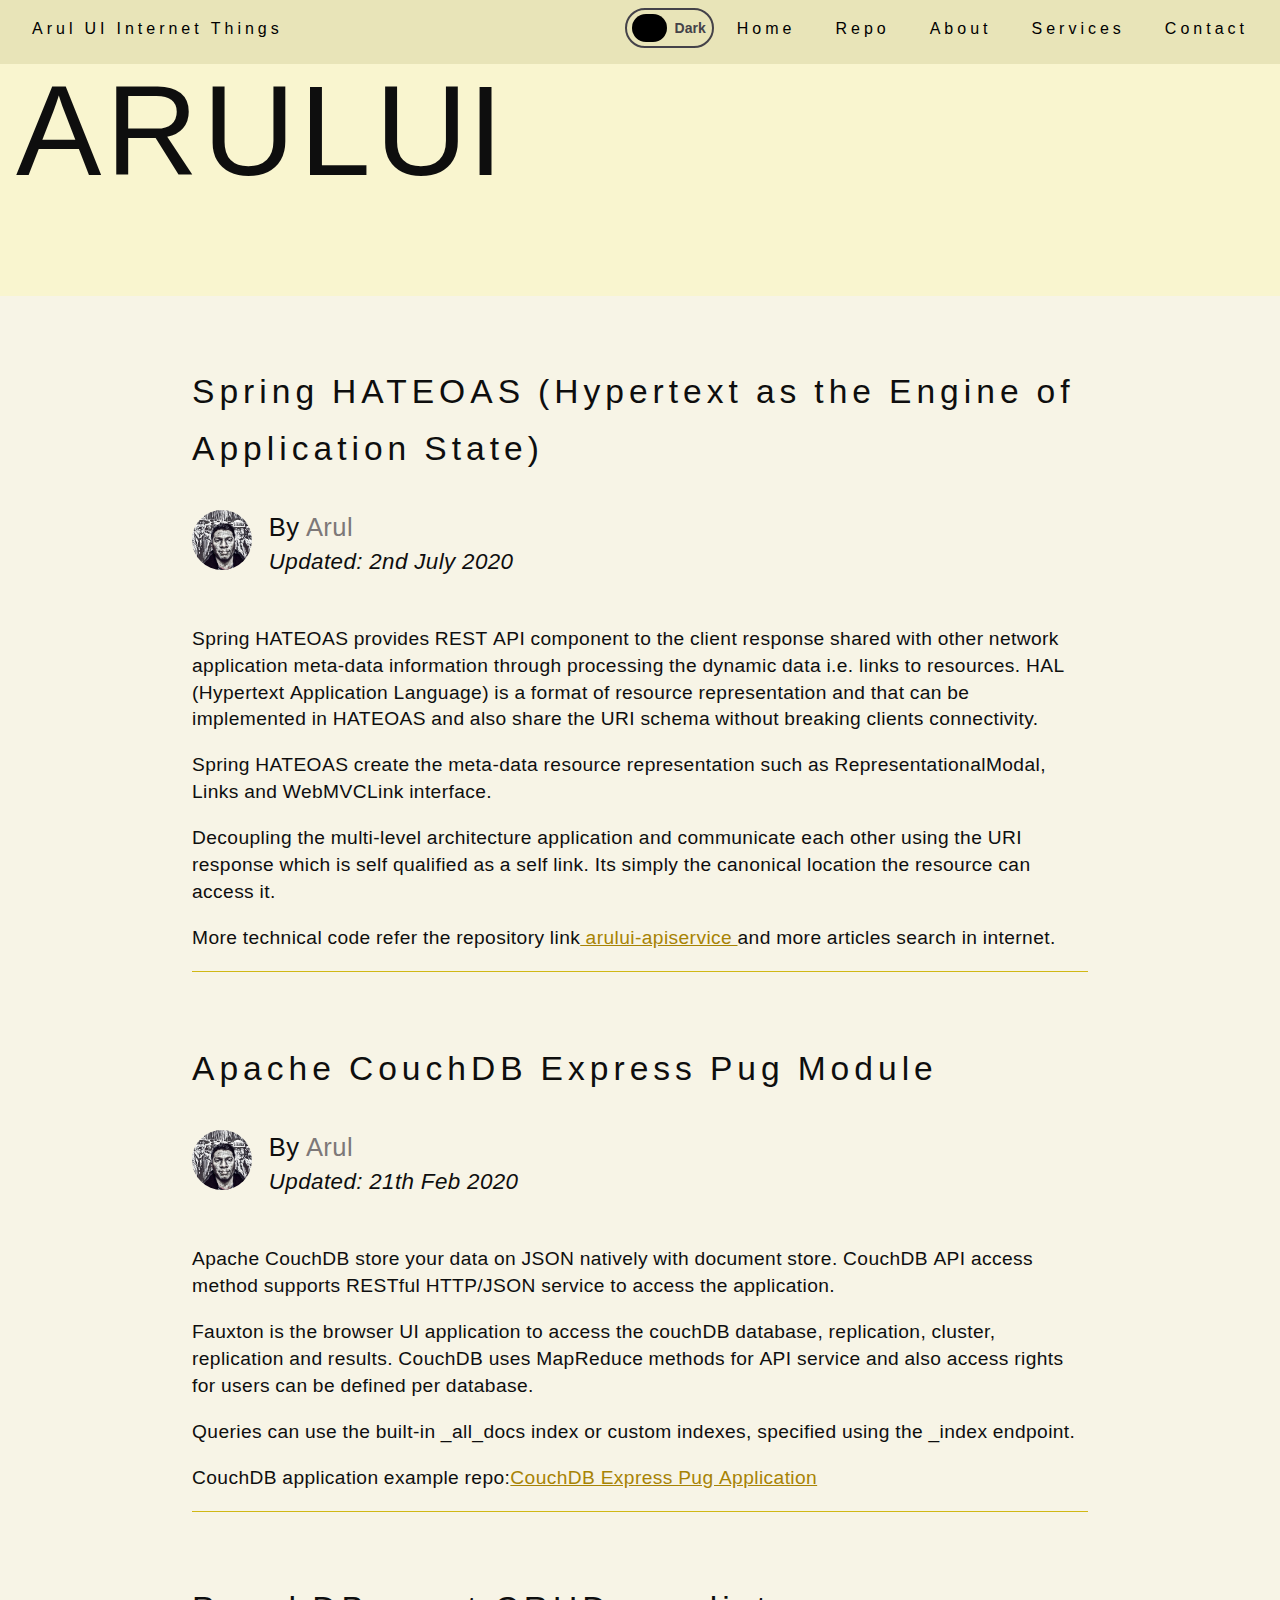
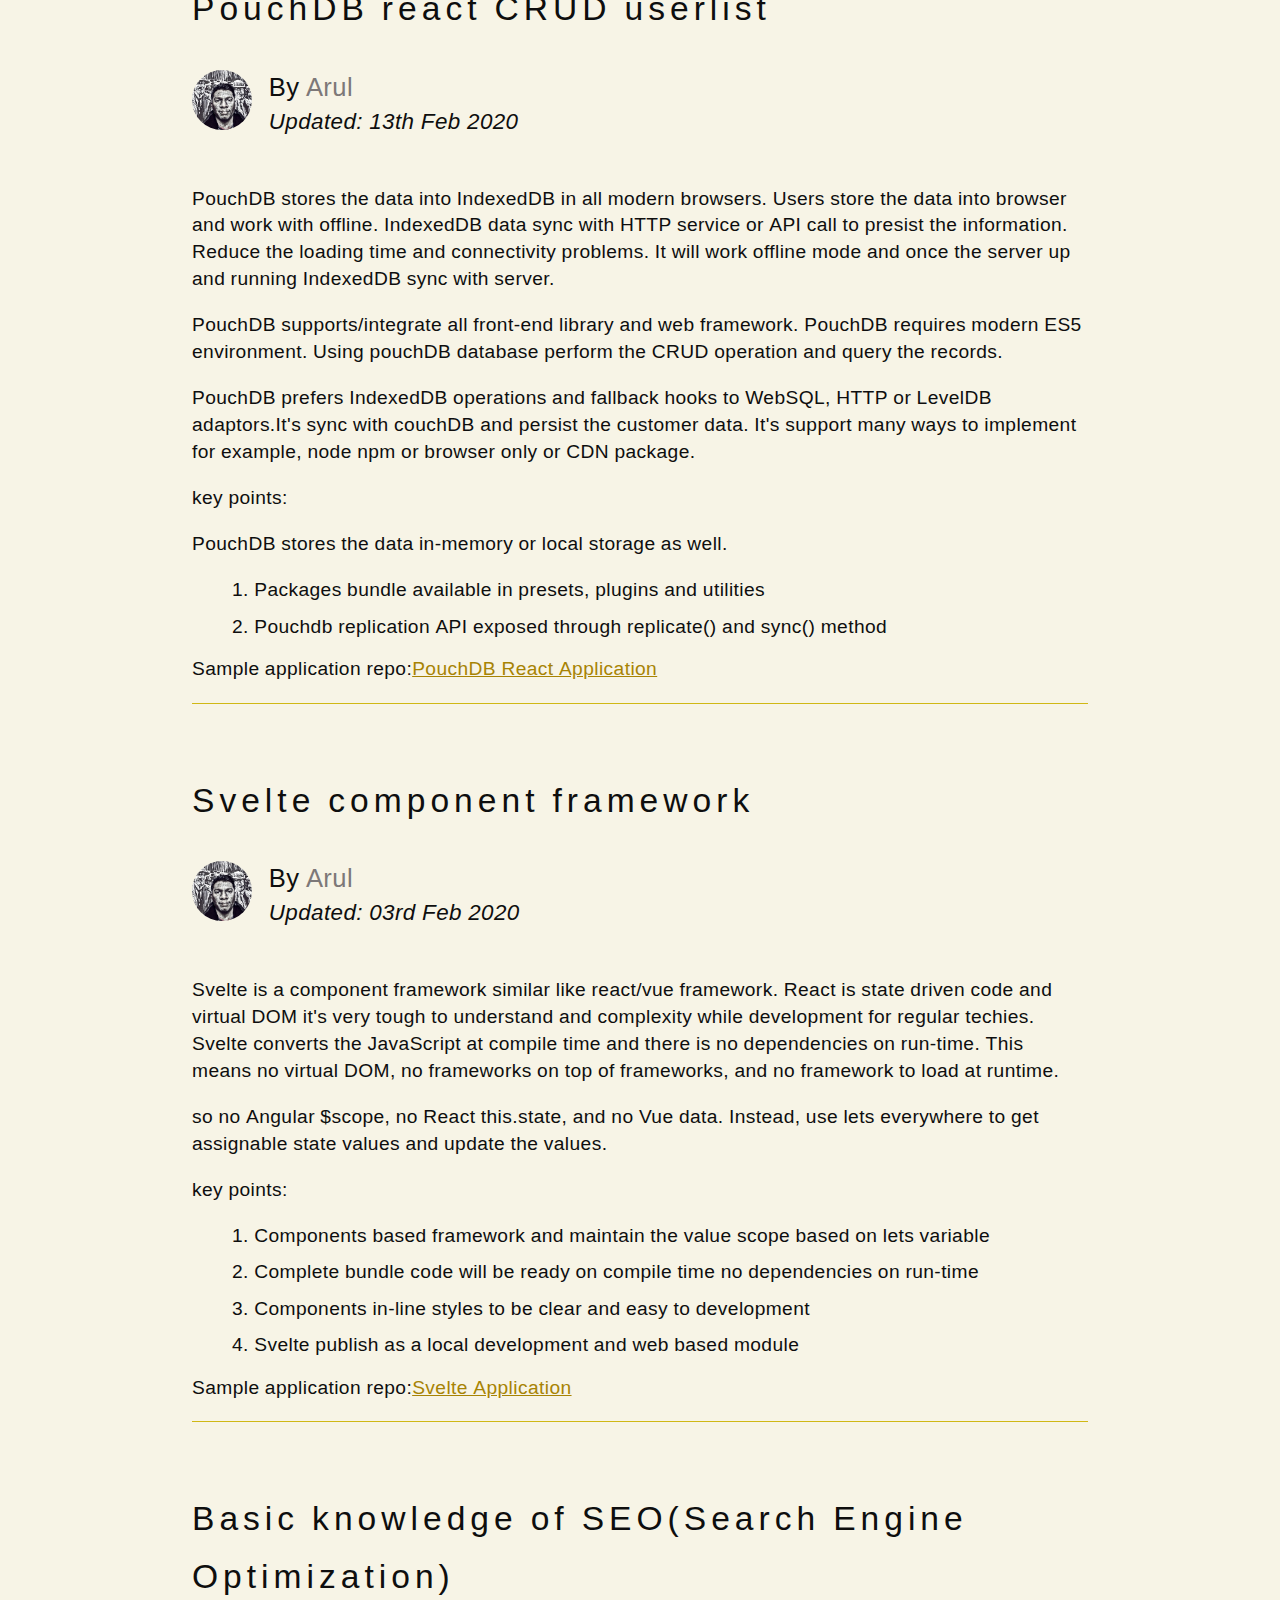
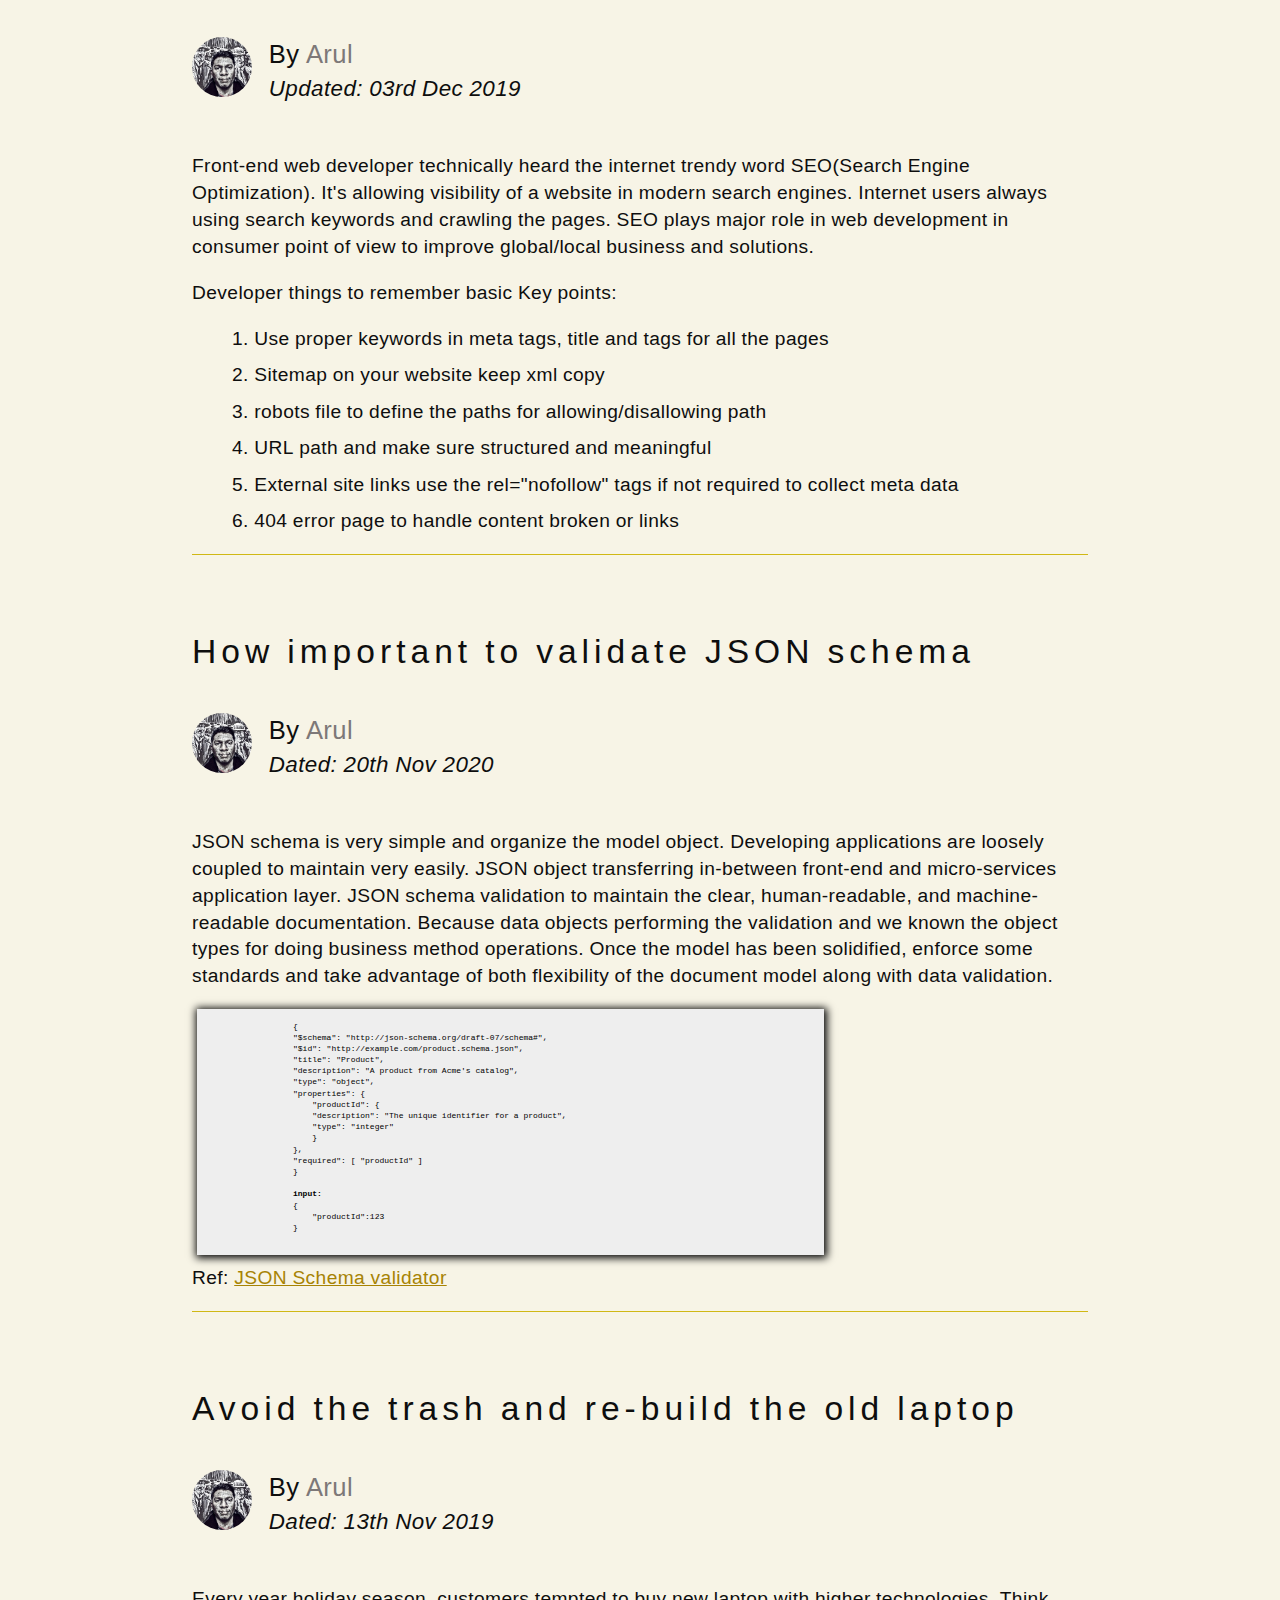
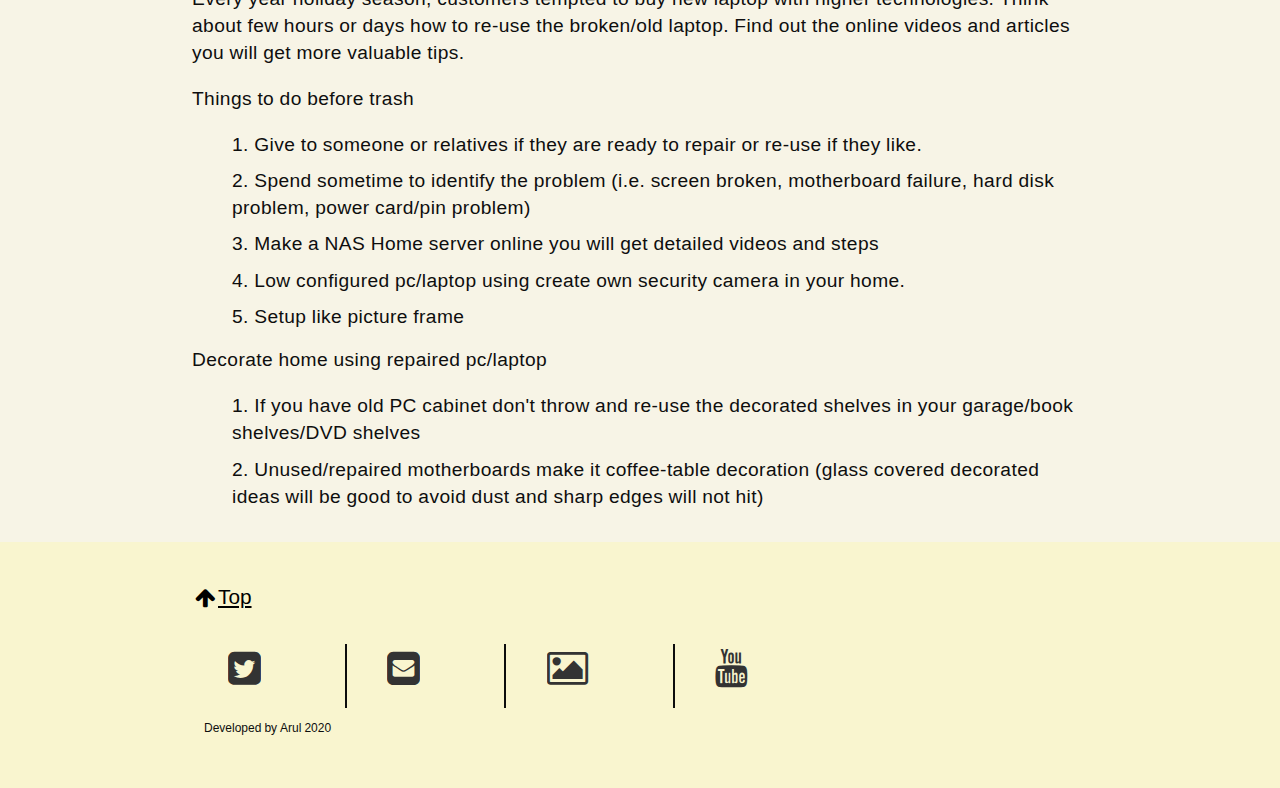
==== commit 4cf73a25: "Update index.html" ====
--- a/index.html
+++ b/index.html
@@ -86,7 +86,24 @@
                     </header>
                     <main role="main">
                         <div class="main-content margin-side">
-                            <div class="line-content" style="">
+                          <div class="line-content" style="">
+                                <h2 class="title">Spring HATEOAS (Hypertext as the Engine of Application State)</h2>
+                                <div class="client-app-container">
+                                            <div class="profile-width padding-all-0">
+                                            <img src="images/profile.JPG" class="user">                        </div>
+                              <div class="gen-col-9 padding-all-0">
+                                        <h3 class="title" itemprop="name" itemscope="" itemtype="http://schema.org/Person">By&nbsp;<span>Arul</span></h3>
+                                        <h3 class="publish">Updated: 2nd July 2020</h3>
+                                    </div>
+                                </div>
+                                <p>Spring HATEOAS provides REST API component to the client response shared with other network application meta-data information through processing the dynamic data i.e. links to resources. HAL (Hypertext Application Language) is a format of resource representation and that can be implemented in HATEOAS and also share the URI schema without breaking clients connectivity.</p>
+                                <p>Spring HATEOAS create the meta-data resource representation such as RepresentationalModal, Links and WebMVCLink interface.</p>
+                                <p>Decoupling the multi-level architecture application and communicate each other using the URI response which is self qualified as a self link. Its simply the canonical location the resource can access it.</p>
+                                <p>More technical code refer the repository link<a target="_blank" href="https://github.com/arulkumar-lab/arului-apiservice"> arului-apiservice </a>and more articles search in internet.</p>
+								<hr class="margin-topbottom-clear">
+                            </div>
+                          
+                          <div class="line-content" style="">
                                 <h2 class="title">Apache CouchDB Express Pug Module</h2>
                                 <div class="client-app-container">
                                             <div class="profile-width padding-all-0">
@@ -107,8 +124,8 @@
                                 <p>CouchDB application example repo:<a target="_blank"
                                                                href="https://github.com/arulkumar-lab/couchdb-express-pug">CouchDB
                                     Express Pug Application</a></p>
-                            </div>
                             <hr class="margin-topbottom-clear"/>
+                            </div>                            
                             <div class="line-content" style="">
                                 <h2 class="title">PouchDB react CRUD userlist</h2>
                                 <div class="client-app-container">
--- a/css/main.css
+++ b/css/main.css
@@ -39,7 +39,7 @@
     display: block;
     height: 1px;
     border: 0;
-    border-top: 1px solid #ccc;
+    border-top: 1px solid #d0b815;
     margin: 1em 0;
     padding: 0;
 }
@@ -206,6 +206,9 @@
 body {
   margin: 0;
   padding: 0;
+}
+main {
+	background: #f7f4e6;
 }
 nav[class="select"] {
     width: 100%;
@@ -264,13 +267,13 @@
 .dark .header,
 .dark .footer {
     background: #060603;
-    color: #ffffff;
+    color: #41e5ff;
 }
 
 .dark .grid-container, .dark .main-content, .dark .menu,
 .dark .side-panel {
-    background: #212020;
-    color: #fff;
+    background: #353223;
+    color: #72e5fd;
 }
 
 .header,
@@ -279,7 +282,7 @@
 .menu,
 .side-panel {
     background: #e6e6e6;
-    color: #000000;
+    color: #0e0e0e;
 }
 
 header {
@@ -287,7 +290,6 @@
     width: 100%;
 }
 .menu-sec {
-    margin-top: 5em;
     float: left;
     width: 100%;
     display: inline;
@@ -301,7 +303,8 @@
     margin-right: 0;
     float: right;
   display: block;
-  margin-top: 1em;
+  margin-left: -6em;
+  letter-spacing: normal;
 }
 
 .toggle {
@@ -445,25 +448,34 @@
 .grid-container header > div,
 .grid-container main > div,
 .grid-container footer > div {
-    background-color: rgba(255, 255, 255, 0.8);
+    background-color: #f7f4e6;
     text-align: left;    
 }
 .grid-container .main-content .line-content div,
-.grid-container .main-content .line-content p {
-  font-size: 1.3rem;
-  text-align: left;
-  margin-top: .5em;
+.grid-container .main-content .line-content p, .line-content ul li {
+  font-size: 1.2rem;
+    text-align: left;
+    font-weight: 400;
+    margin-top: .5em;
+    letter-spacing: .4px;
+}
+.main-content .line-content ul li {
+	list-style: none;
 }
 .dark .logo-banner {
-    background: #000;
+    background: #31312f;
+}
+
+.dark main {
+	background: #353223;
 }
 
 .logo-banner {
-    min-height: 15.3em;
+    min-height: 18.5em;
 }
 
 .logo-banner, div.footer {
-    background: #e3e3e3;
+    background: #f9f5cf;
 }
 
 .grid-3 {
@@ -494,7 +506,7 @@
     font-family: 'Anton', sans-serif;
     perspective: 1000px;
     perspective-origin: 200px 40px;
-    margin-top: 3em;
+    margin-top: 5em;
   margin-left: 1em;
 }
 
@@ -510,7 +522,7 @@
     cursor: pointer;
     display: inline-block;
     font-size: 8rem;
-    font-weight: 700;
+    font-weight: 400;
     user-select: none;
     line-height: .8;
 }
@@ -610,7 +622,7 @@
 
 #lab_social_icon_footer {
     padding: 40px 0;
-    background-color: #dedede;
+    background-color: #f9f5cf;
 }
 
 #lab_social_icon_footer .social-icons a {
@@ -619,8 +631,9 @@
     display: inline-block;
 }
 
+
 @media screen and (min-width: 640px) {
-    #lab_social_icon_footer .social-icons a:not(:last-child) {
+    #lab_social_icon_footer .social-icons a:not(:last-of-type) {
         border-right: 2px solid #0d0d0d;
     }
 }
@@ -683,13 +696,13 @@
 }
 
 .dark #lab_social_icon_footer .social-icons a {
-    color: #fff;
+    color: #72e5fd;
     padding: 0 5rem 1rem 2rem;
     display: inline-block;
 }
 
 @media screen and (min-width: 640px) {
-    .dark #lab_social_icon_footer .social-icons a:not(:last-child) {
+    .dark #lab_social_icon_footer .social-icons a:not(:last-of-type) {
         border-right: 2px solid #fff;
     }
 }
@@ -734,6 +747,7 @@
 /* small screens */
 /*@media screen and (max-width: 44em) {*/
 @media screen and (max-width: 32em) {
+
     nav[class="select"] ul {
         display: none;
     }
@@ -874,13 +888,16 @@
     width: 70%;
 }
 .social-icons p{
-  font-size: 7px;
+  font-size: 12px;
 }
 .grid-container .main-content .xsmall {
   font-size: .5em;
 }
 .line-content a {
-    color: blue;
+    color: #a78304;
+}
+.line-content a:hover {
+    color: #e4cd5a;
 }
 .dark .line-content a {
     color: yellow;
@@ -1210,10 +1227,12 @@
     color: #3f94bd;
 }
 h2.title {
-    margin: 0 0 .2em;
-    font-size: 1.9rem;
-    font-weight: 700;
+	margin: 2em 0 .4em;
+    font-size: 2.1rem;
+    font-weight: 500;
     text-align: left;
+    line-height: 1.7;
+    letter-spacing: 5px;
 }
 p small {
     font-size: .7em;
@@ -1978,3 +1997,12 @@
     border-bottom: 1px solid rgba(0,0,0,0.2);
     max-height: 400px;
 }
+
+.user {
+  display: inline-block;
+  width: 60px;
+  height: 60px;
+  border-radius: 50%;
+
+  object-fit: cover;
+}
--- a/css/extended-styles.css
+++ b/css/extended-styles.css
@@ -0,0 +1,156 @@
+.erich-sidebar {
+    height: 100%;
+    width: 200px;
+    background-color: #fff;
+    position: fixed!important;
+    z-index: 1;
+    overflow: auto;
+}
+.erich-black, .erich-hover-black:hover {
+    color: #fff!important;
+    background-color: #000!important;
+}
+.erich-display-topright {
+     position: absolute;
+     right: 0; 
+     top: 0; 
+}
+.erich-padding {
+     padding: 8px 16px!important;
+}
+.fa-remove:before, .fa-close:before, .fa-times:before {
+    content: "\f00d";
+}
+ .erich-button {
+    border: none;
+    display: inline-block;
+    padding: 3px 16px;
+    vertical-align: middle;
+    overflow: hidden;
+    text-decoration: none;
+    color: inherit;
+    background-color: inherit;
+    text-align: center;
+    cursor: pointer;
+    white-space: nowrap;
+	line-height: 2.2em;
+}
+.erich-xxlarge {
+    font-size: 36px!important;
+}
+
+.erich-top,.erich-bottom {
+    position: fixed;
+    width: 100%;
+    z-index: 1
+}
+.erich-button:hover {
+    color: #000!important;
+    background-color: #cac665!important;
+}
+
+.dark .erich-button:hover {
+    color: #000!important;
+    background-color: #d2dfe6!important;
+}
+
+.erich-top {
+    top: 0
+}
+.erich-white, 
+.erich-hover-white:hover {
+    color: #000!important;
+    background-color: #e8e4b8!important;
+}
+
+.dark .erich-white, 
+.dark .erich-hover-white:hover {
+    color: #fff!important;
+    background-color: #197588!important;
+}
+
+.erich-right {
+    float: right!important;
+}
+
+
+.erich-bar-block .erich-bar-item {
+    width: 100%;
+    display: block;
+    padding: 8px 16px;
+    text-align: left;
+    border: none;
+    white-space: normal;
+    float: none;
+    outline: 0;
+}
+.erich-bar-block.erich-center .erich-bar-item {
+    text-align: center;
+}
+.erich-text-grey, 
+.erich-hover-text-grey:hover, 
+.erich-text-gray, 
+.erich-hover-text-gray:hover {
+    color: #757575!important;
+}
+.erich-bar {
+    min-height: 3em;
+}
+.menu-sec span.erich-button {
+	line-height: normal
+}
+
+/* Extra small devices (phones, 600px and down) */
+@media only screen and (max-width: 600px) {
+.tabbed-menu, 
+  .regular-link {
+    display: none;
+  }
+  }
+
+/* Small devices (portrait tablets and large phones, 600px and up) */
+@media only screen and (min-width: 600px) {
+.tabbed-menu {
+    display: none;
+  }
+  }
+
+/* Medium devices (landscape tablets, 768px and up) */
+@media only screen and (min-width: 768px) {
+	.menu-sec {
+		display: none;
+	}
+	.tabbed-menu,
+	.erich-bar-head-text  {
+		display: inline-block;
+				letter-spacing: normal;
+	}	
+  }
+  
+  /* Large devices (laptops/desktops, 992px and up) */
+@media only screen and (min-width: 992px) {
+.menu-sec {
+		display: none;
+	}
+	.tabbed-menu,
+	.erich-bar-head-text  {
+		display: inline-block;
+				letter-spacing: 4px;
+	}	
+	}
+
+/* Extra large devices (large laptops and desktops, 1200px and up) */
+@media only screen and (min-width: 1200px) {
+.menu-sec {
+		display: none;
+	}
+	.tabbed-menu,
+	.erich-bar-head-text  {
+		display: inline-block;
+		letter-spacing: 4px;
+	}	
+	}
+	.profile-width {
+	width: 4em;
+	float: left;
+	}
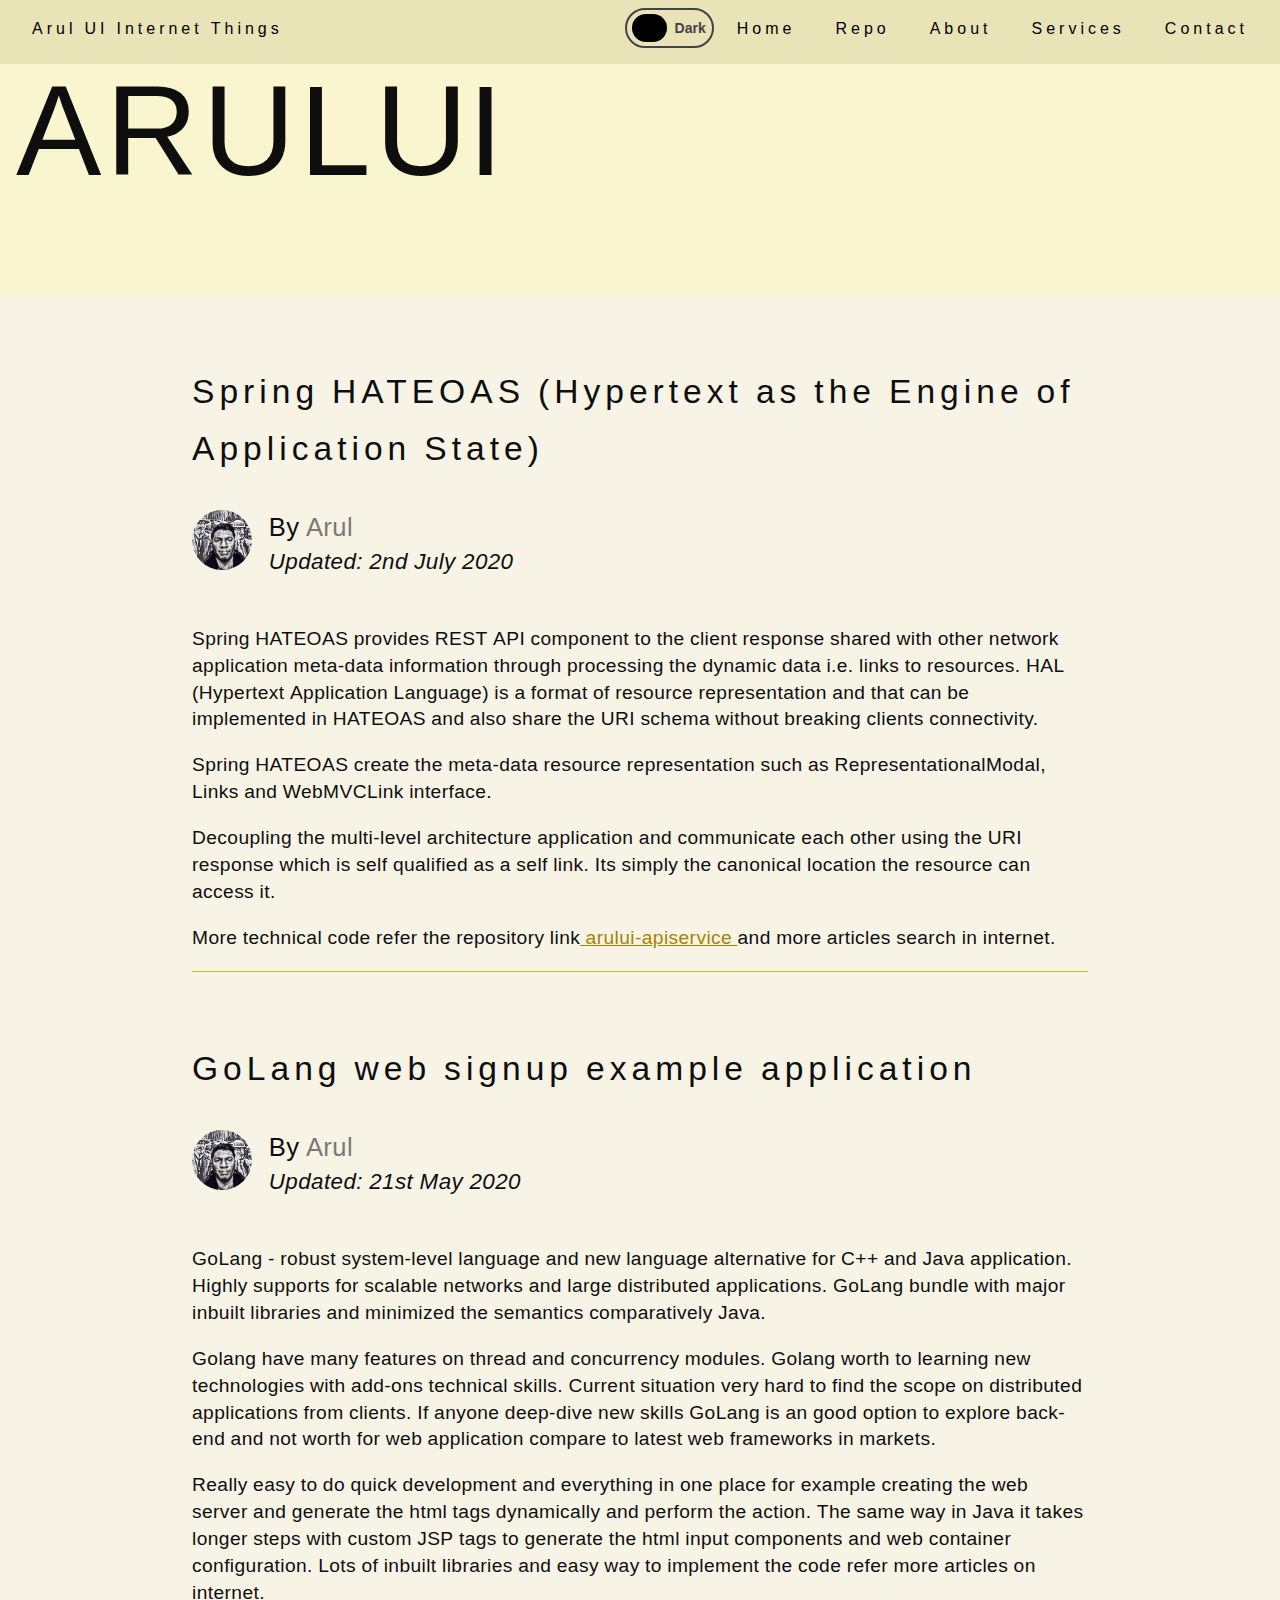
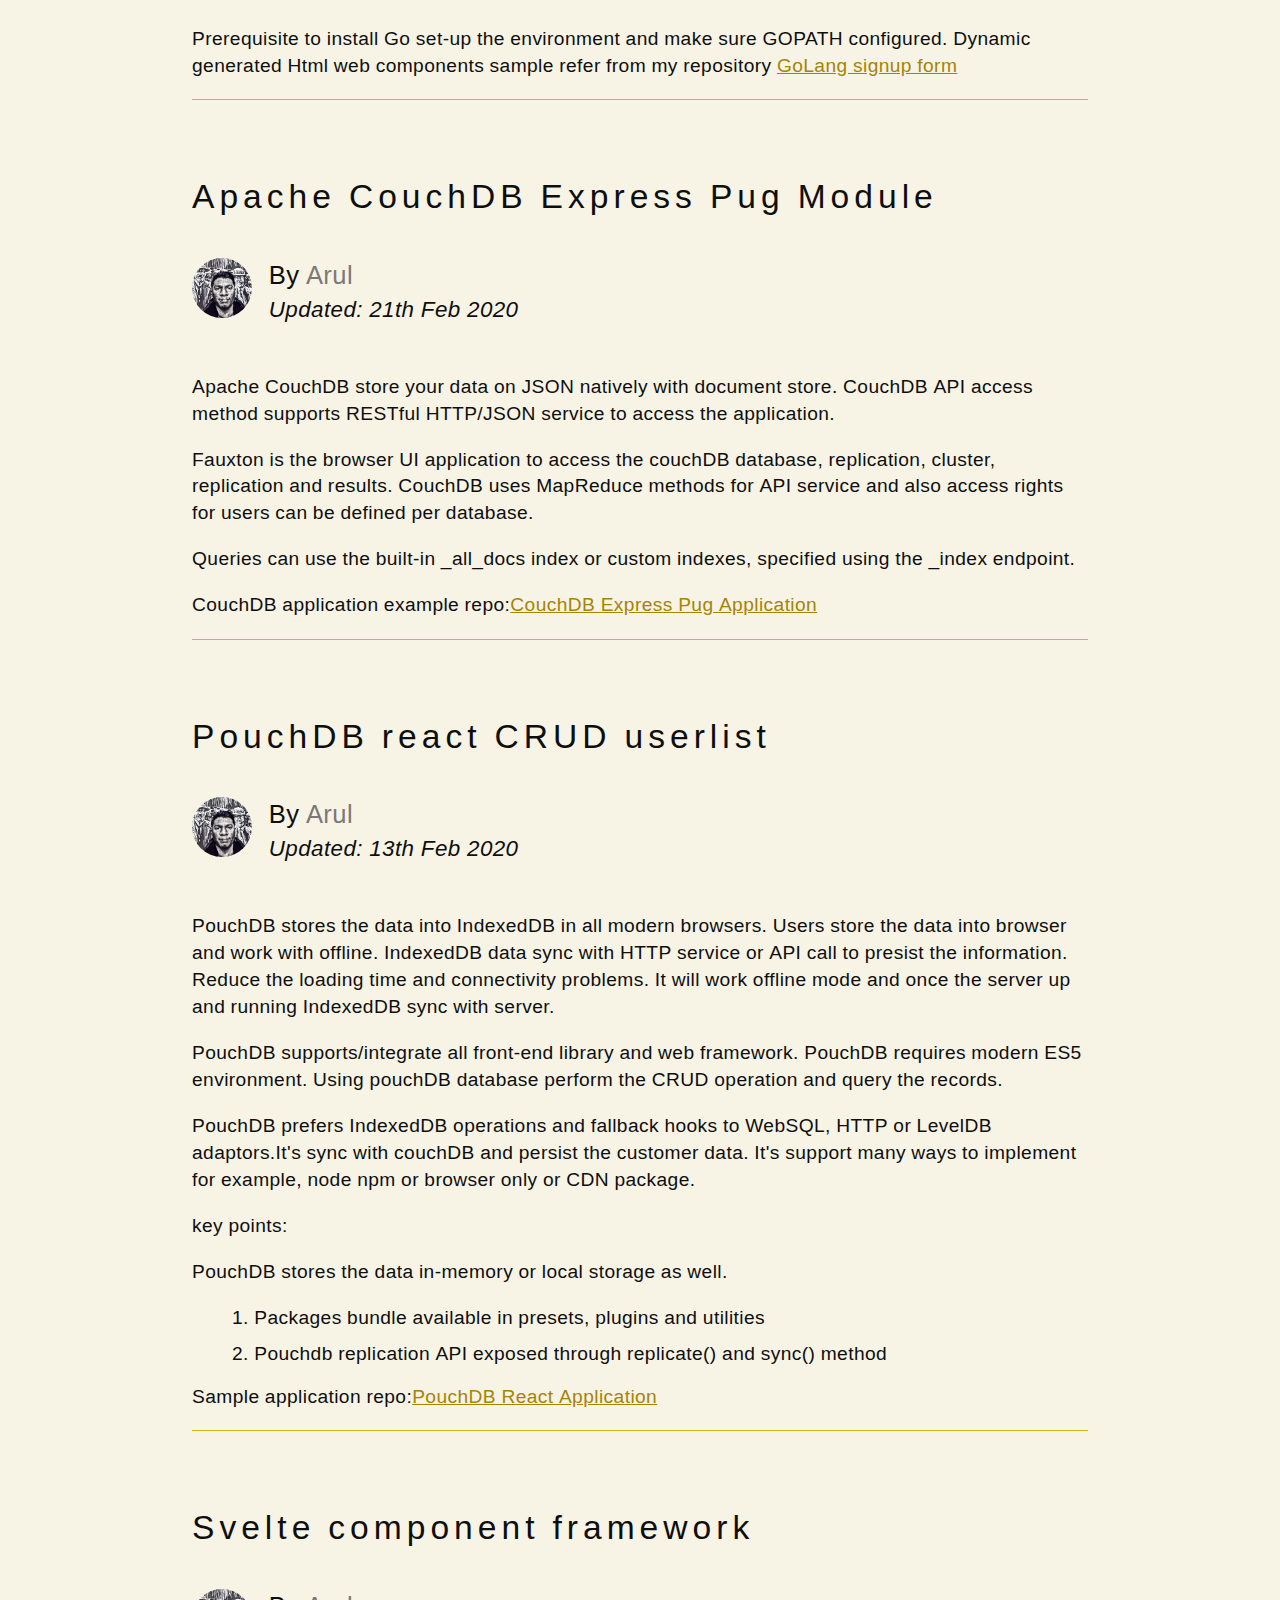
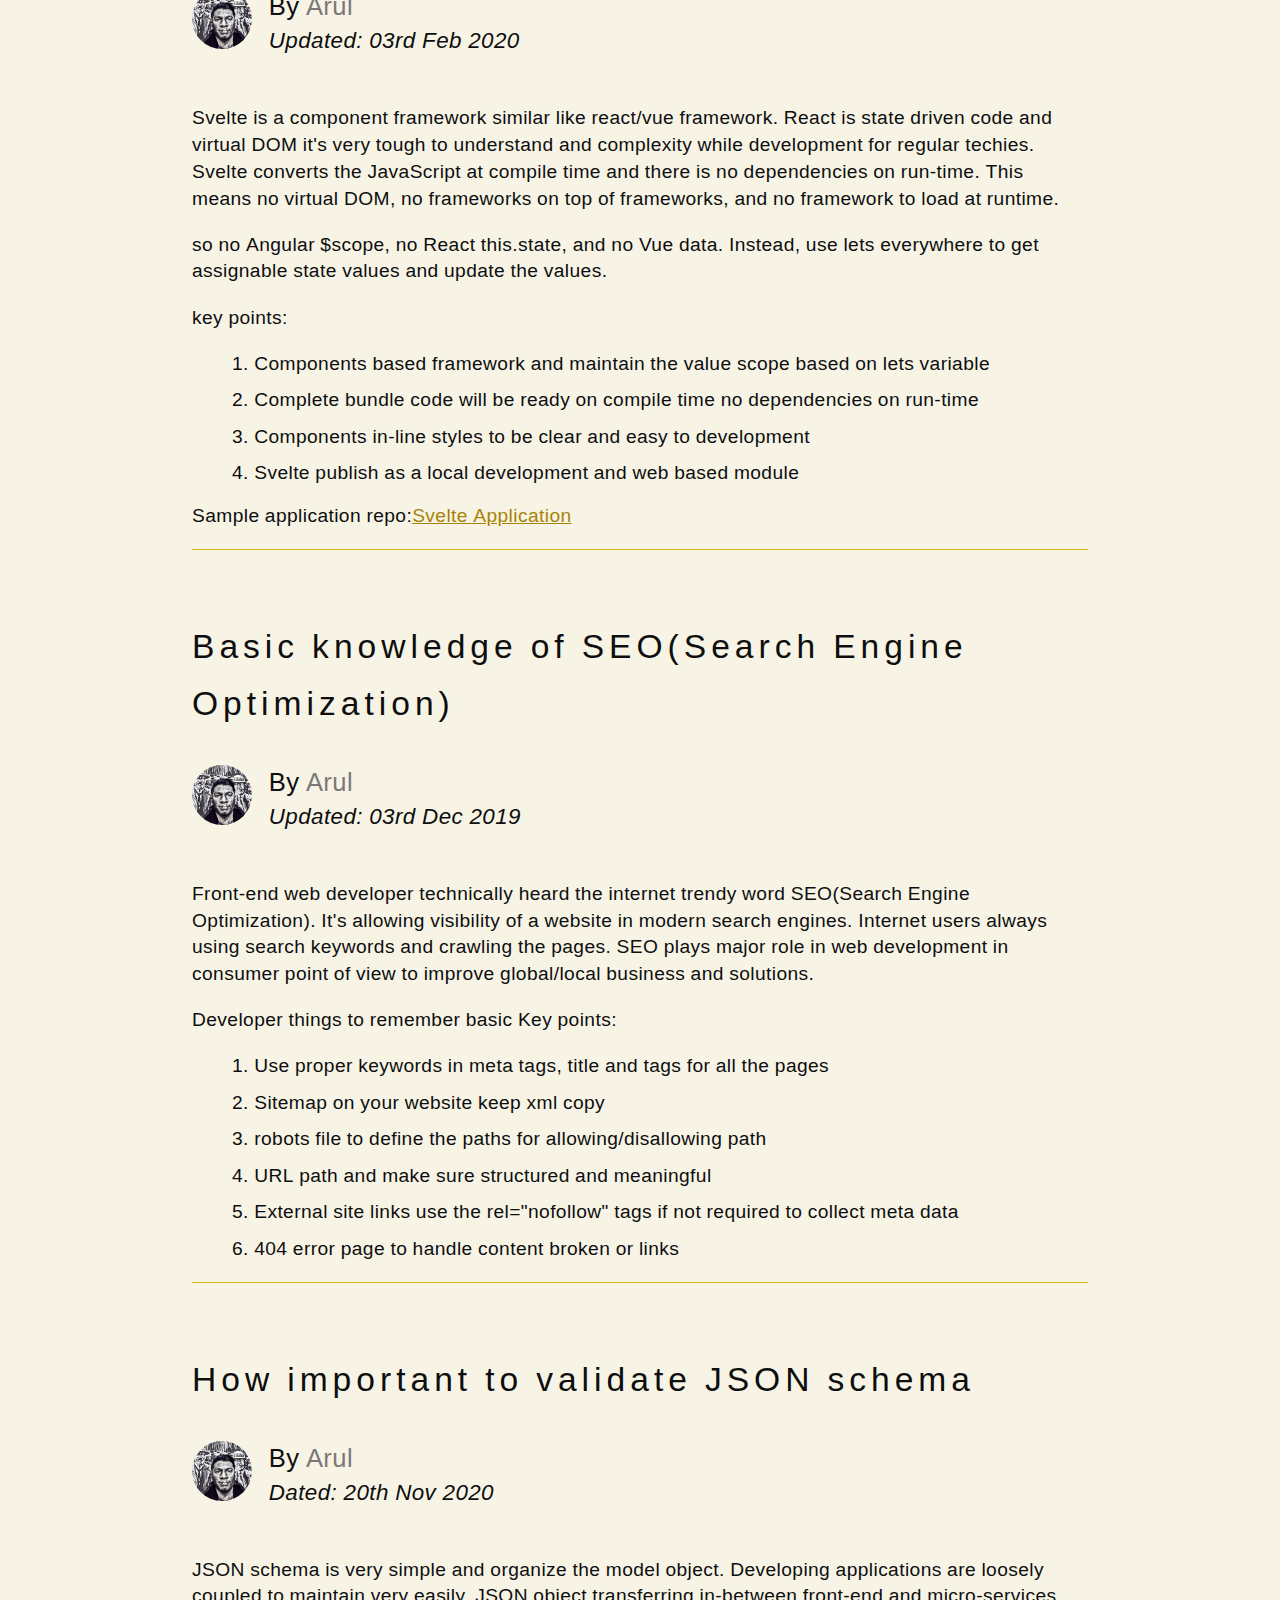
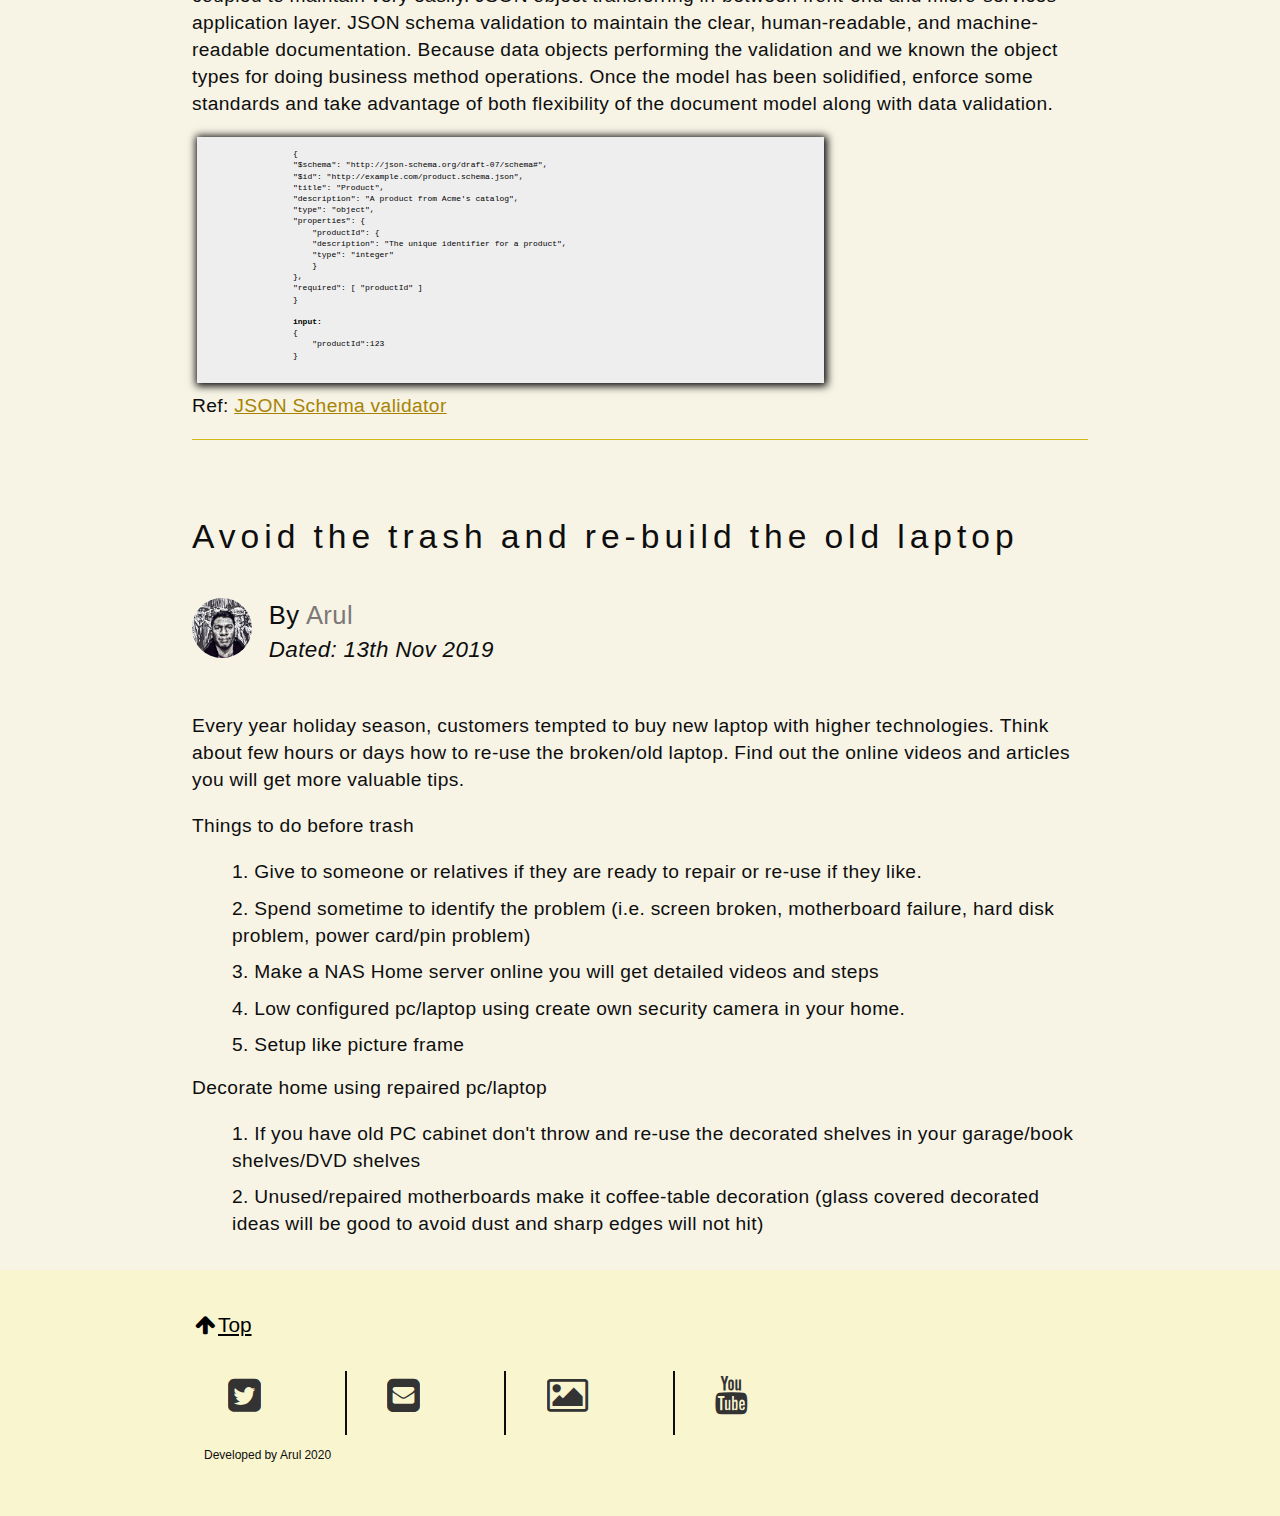
==== commit a9fe4370: "Update index.html" ====
--- a/index.html
+++ b/index.html
@@ -102,6 +102,22 @@
                                 <p>More technical code refer the repository link<a target="_blank" href="https://github.com/arulkumar-lab/arului-apiservice"> arului-apiservice </a>and more articles search in internet.</p>
 								<hr class="margin-topbottom-clear">
                             </div>
+				<div class="line-content" style="">
+            <h2 class="title">GoLang web signup example application</h2>
+            <div class="client-app-container">
+                        <div class="profile-width padding-all-0">
+                        <img src="images/profile.JPG" class="user">                        </div>
+          <div class="gen-col-9 padding-all-0">
+                    <h3 class="title" itemprop="name" itemscope="" itemtype="http://schema.org/Person">By&nbsp;<span>Arul</span></h3>
+                    <h3 class="publish">Updated: 21st May 2020</h3>
+                </div>
+            </div>
+            <p>GoLang - robust system-level language and new language alternative for C++ and Java application. Highly supports for scalable networks and large distributed applications. GoLang bundle with major inbuilt libraries and minimized the semantics comparatively Java. </p>
+            <p>Golang have many features on thread and concurrency modules. Golang worth to learning new technologies with add-ons technical skills. Current situation very hard to find the scope on distributed applications from clients. If anyone deep-dive new skills GoLang is an good option to explore back-end and not worth for web application compare to latest web frameworks in markets.</p>
+            <p>Really easy to do quick development and everything in one place for example creating the web server and generate the html tags dynamically and perform the action. The same way in Java it takes longer steps with custom JSP tags to generate the html input components and web container configuration. Lots of inbuilt libraries and easy way to implement the code refer more articles on internet.</p>
+            <p>Prerequisite to install Go set-up the environment and make sure GOPATH configured. Dynamic generated Html web components sample refer from my repository <a target="_blank" href="https://github.com/arulkumar-lab/golang-signup-form">GoLang signup form</a></p>
+			<hr class="margin-topbottom-clear">
+</div>
                           
                           <div class="line-content" style="">
                                 <h2 class="title">Apache CouchDB Express Pug Module</h2>
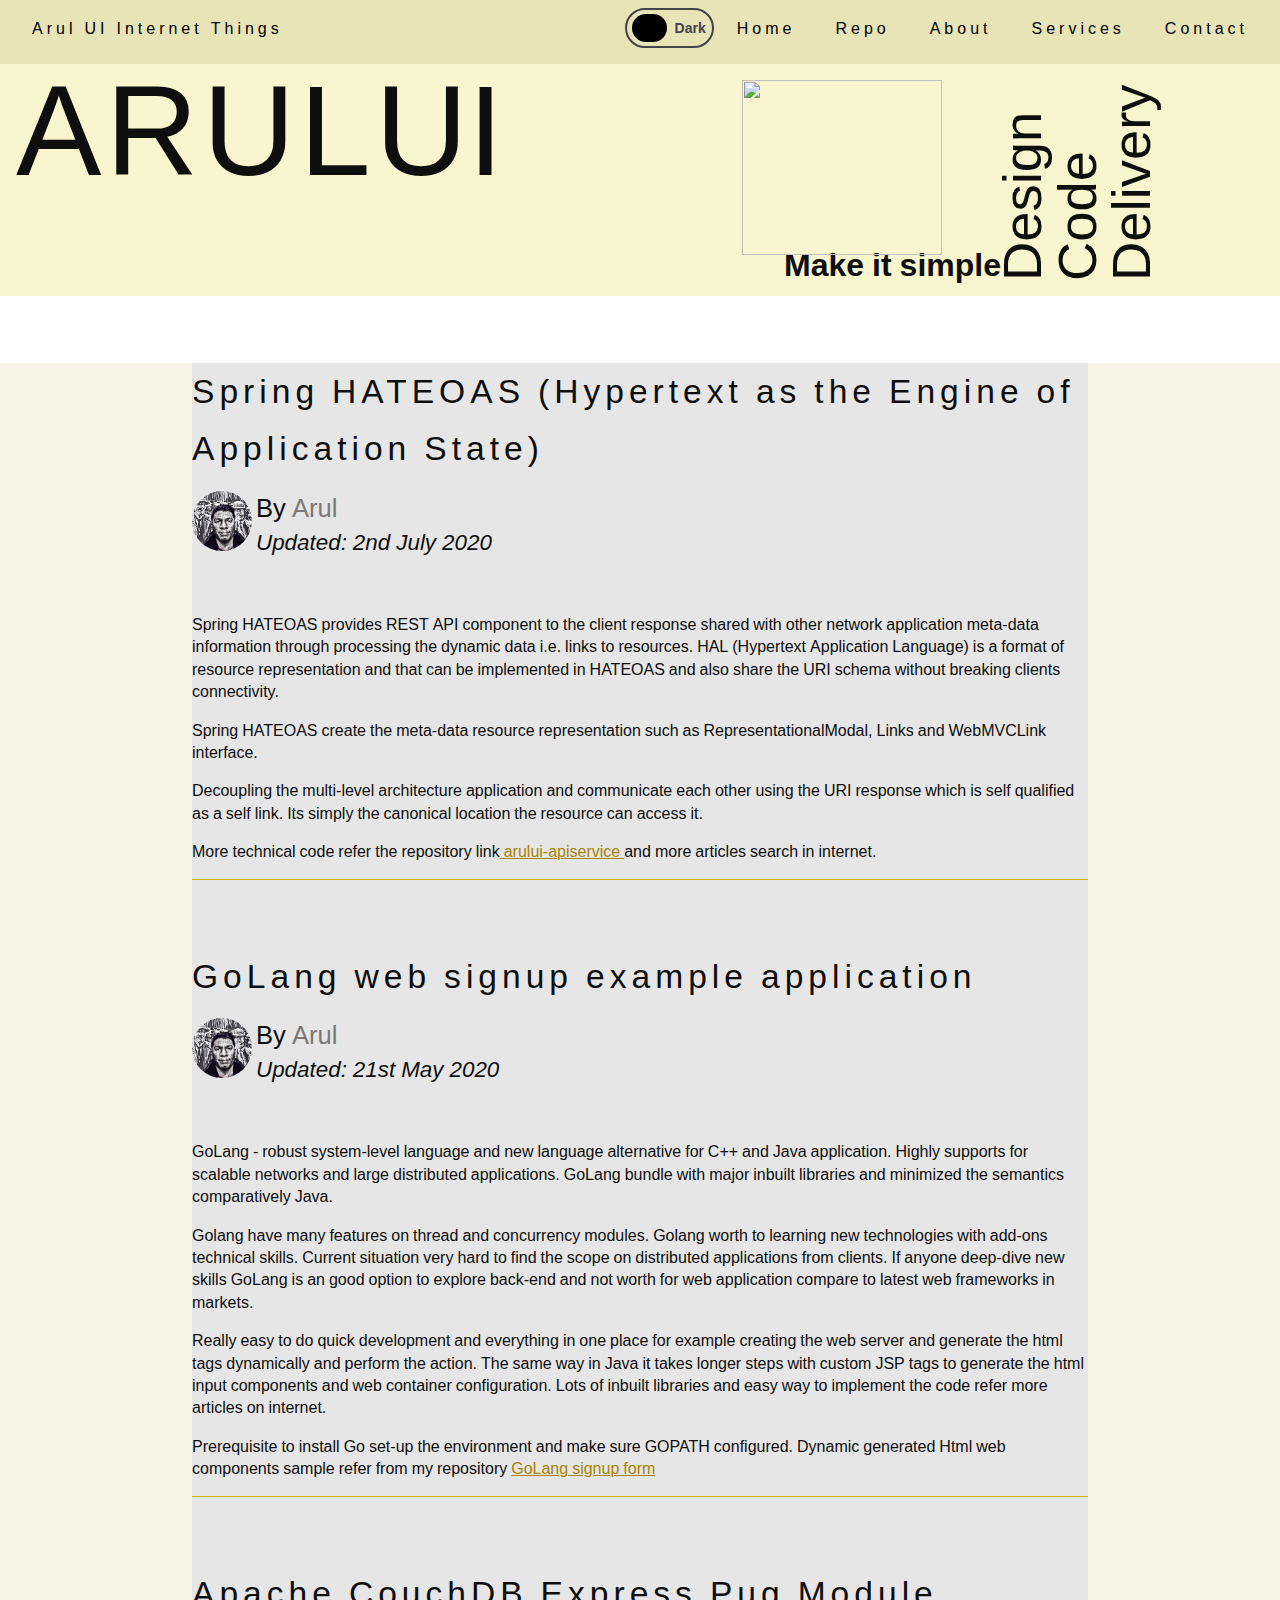
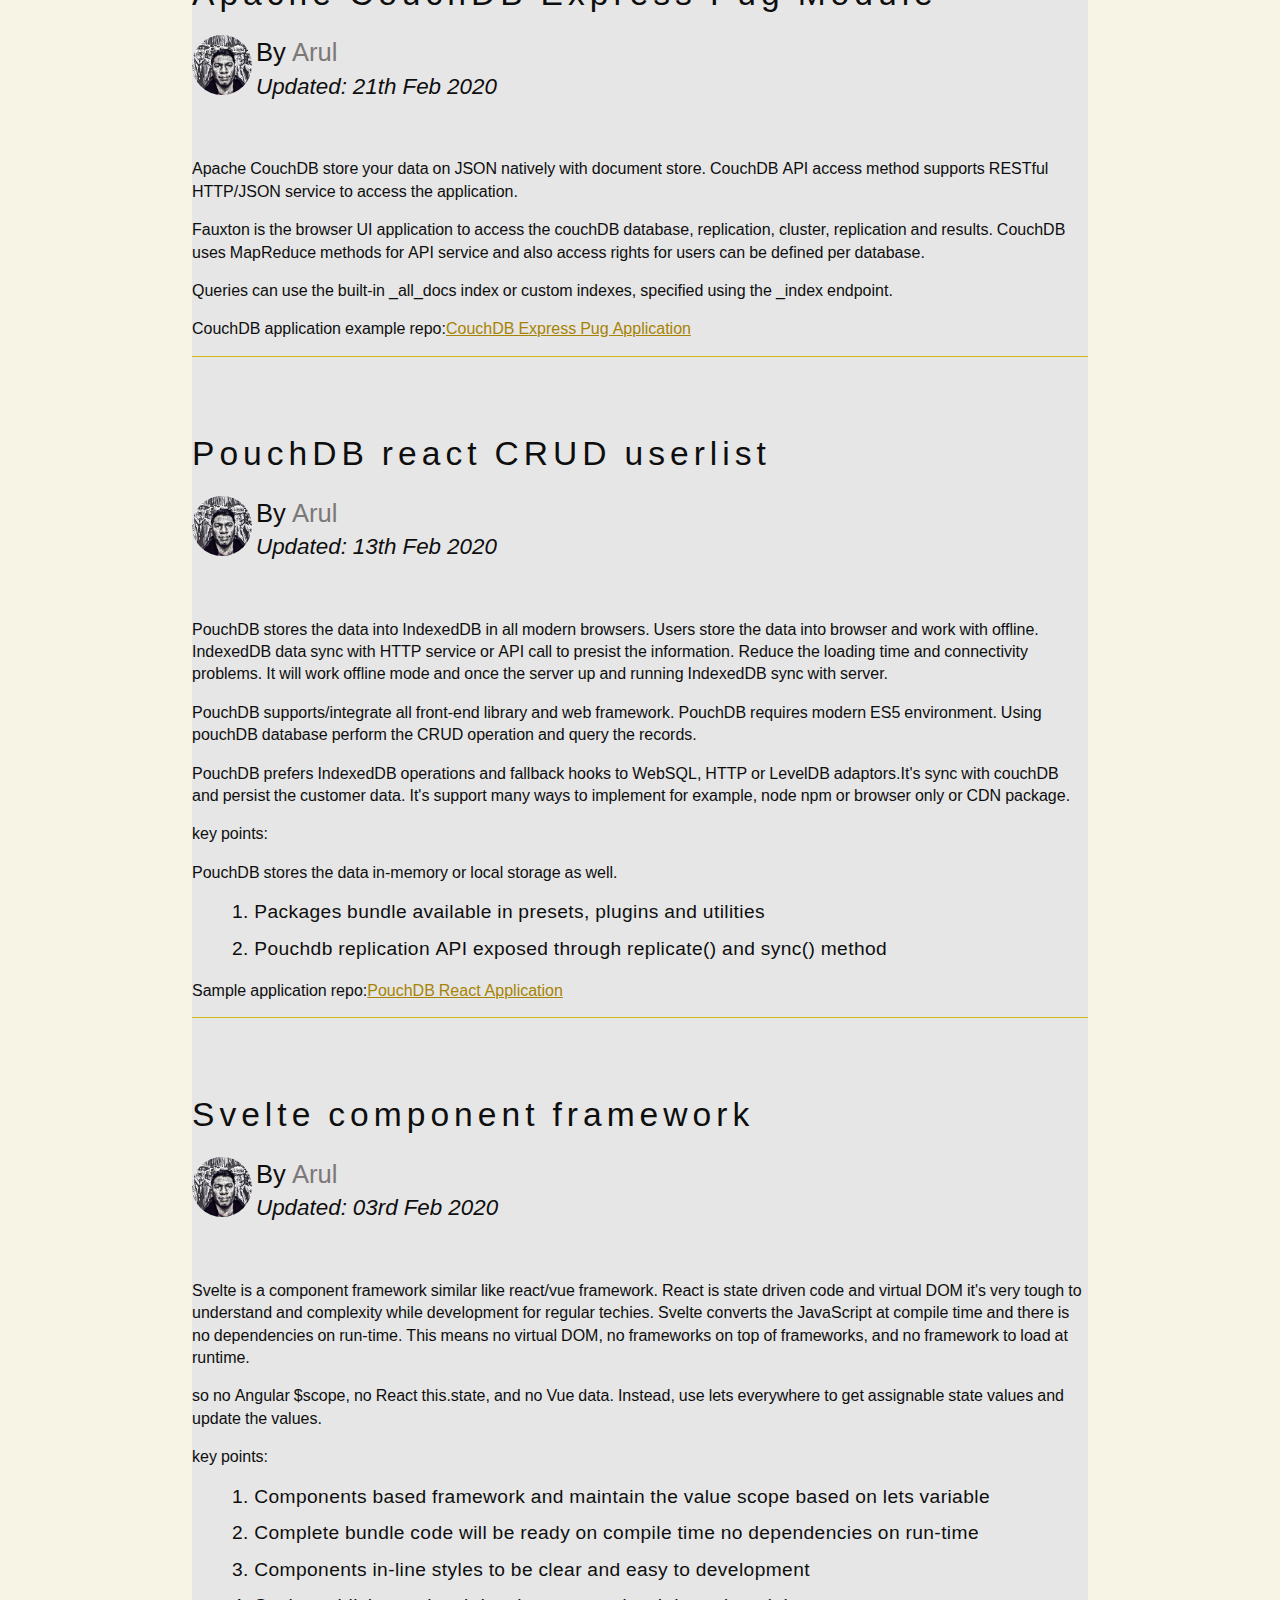
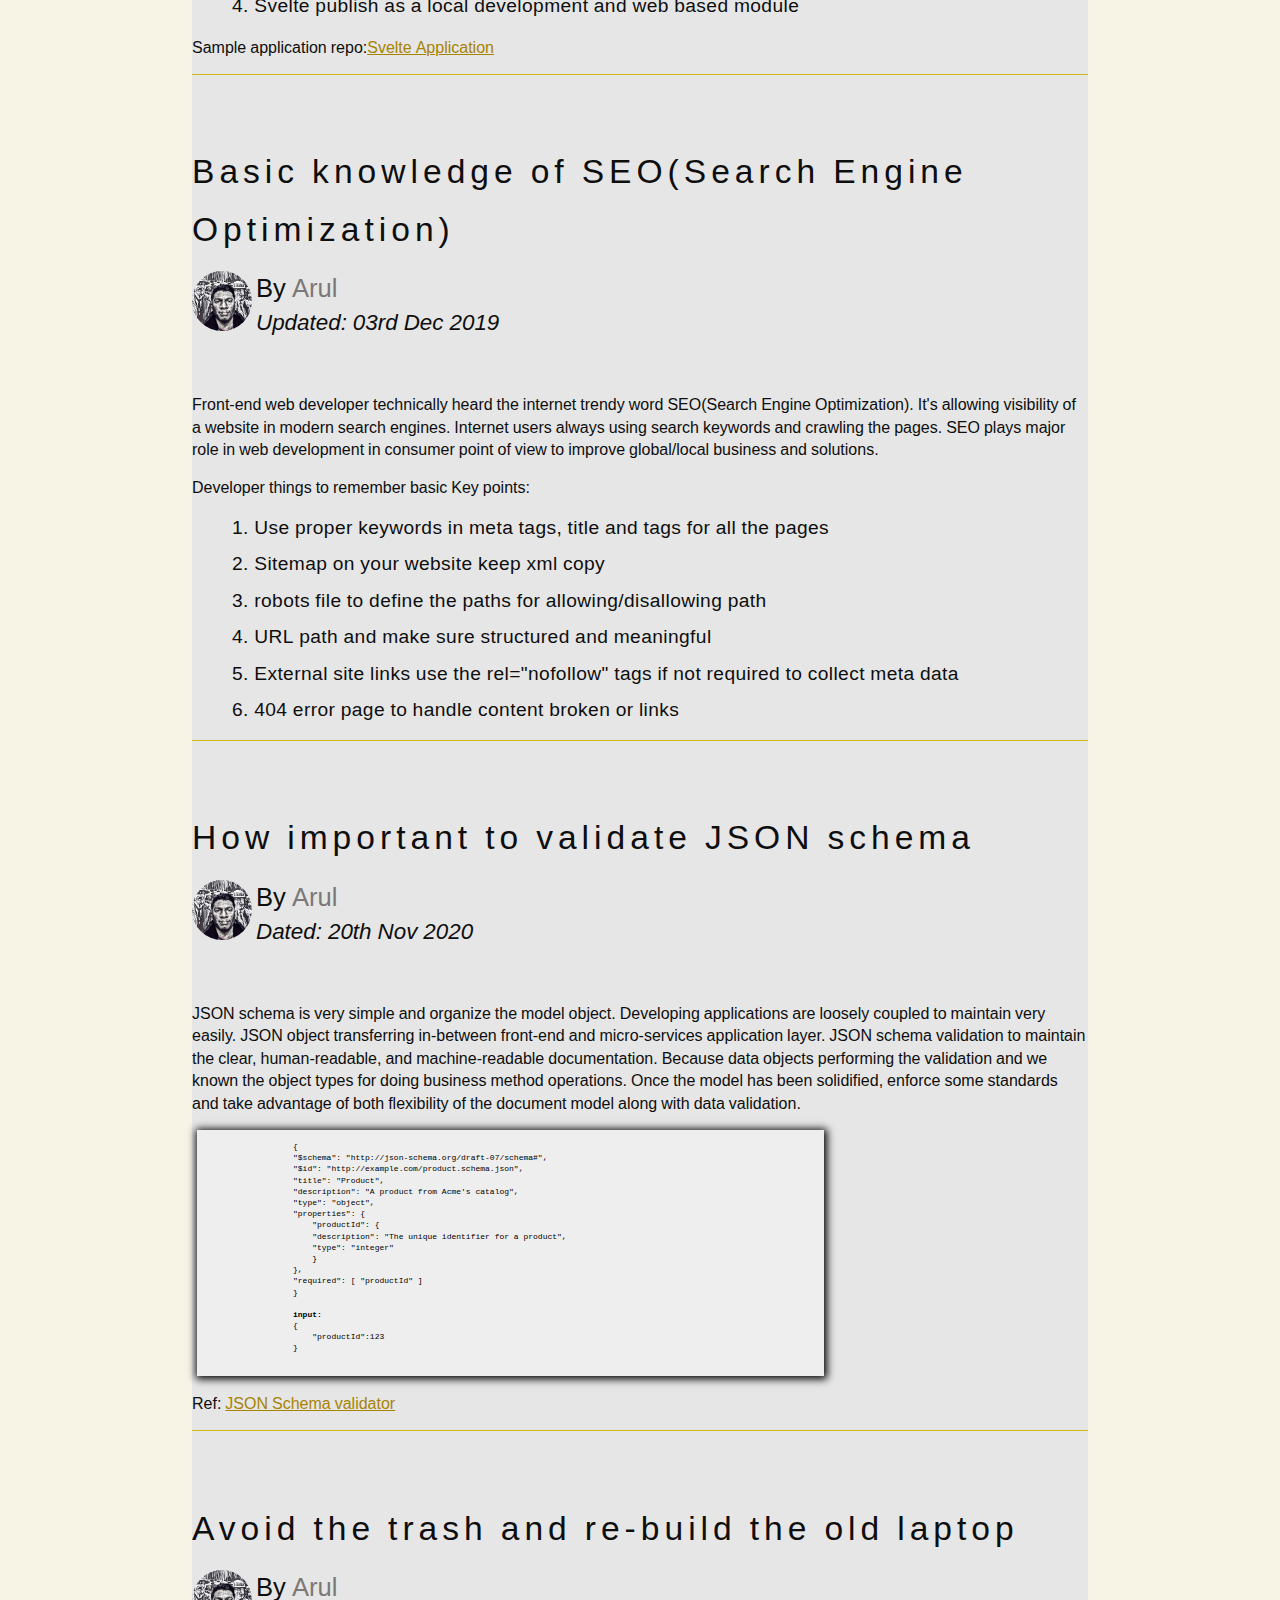
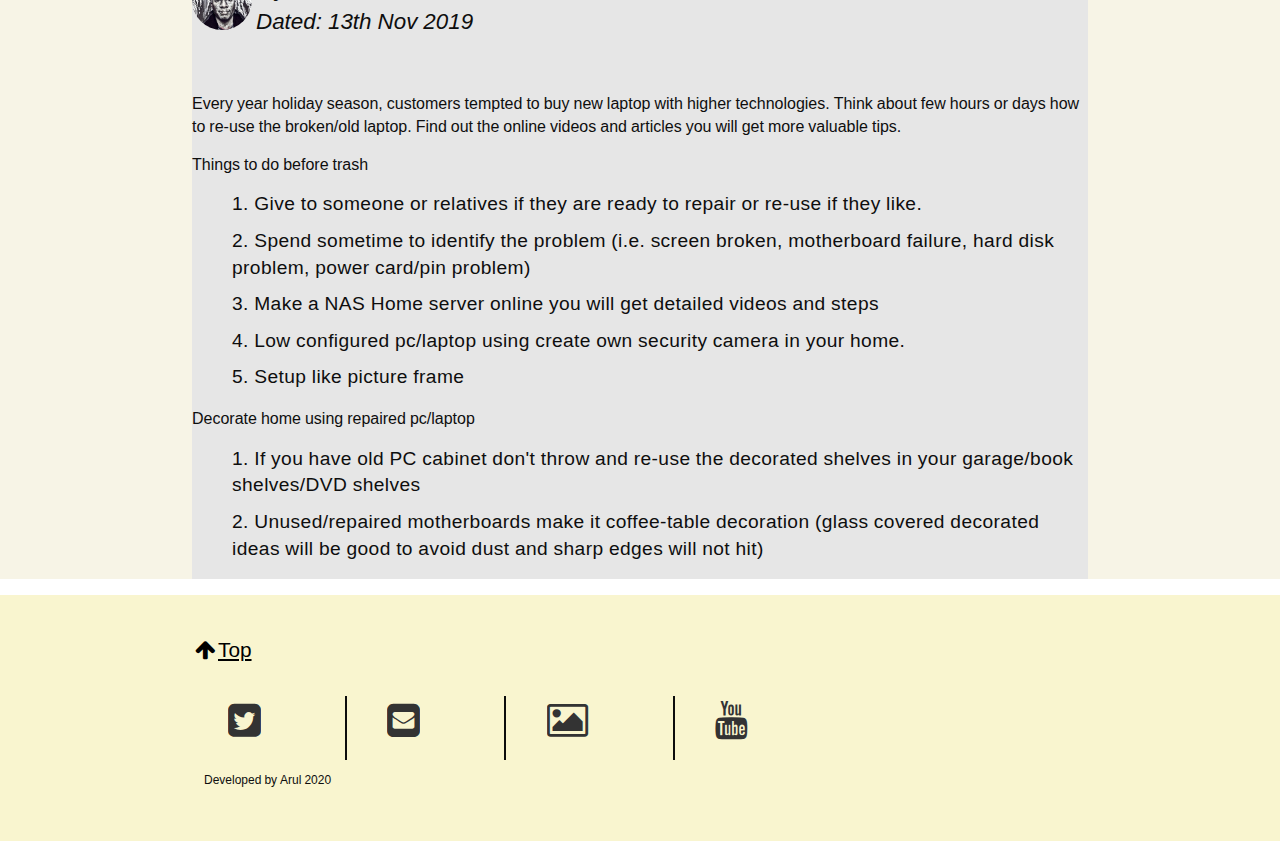
==== commit e47ab6e7: "Update index.html" ====
--- a/index.html
+++ b/index.html
@@ -78,7 +78,15 @@
                                     </div>
                                 </div>
                                 <div class="grid-1 right">
-                                   <!-- TODO -->
+                                   <div class="heading-right-panel">
+                                	<div class="addon-heading-side-text"><p>Design</p><p>Code</p><p>Delivery</p></div>
+                                  	 <div class="addon-heading-icon">
+                                   		<img class="addon-heading-img addon-img-darktheme" src="images/svg/bike-regular.svg" />
+										<img class="addon-heading-img addon-img-regular" src="images/svg/bike-black.svg" />
+										<h1 class="addon-heading-text">Make it simple</h1>
+                                   	</div>
+                                   </div>
+                                </div>
                                 </div>
                             </div>
                         </div>
--- a/css/extended-styles.css
+++ b/css/extended-styles.css
@@ -1,156 +1,207 @@
-.erich-sidebar {
-    height: 100%;
-    width: 200px;
-    background-color: #fff;
-    position: fixed!important;
-    z-index: 1;
-    overflow: auto;
-}
-.erich-black, .erich-hover-black:hover {
-    color: #fff!important;
-    background-color: #000!important;
-}
-.erich-display-topright {
-     position: absolute;
-     right: 0; 
-     top: 0; 
-}
-.erich-padding {
-     padding: 8px 16px!important;
-}
-.fa-remove:before, .fa-close:before, .fa-times:before {
-    content: "\f00d";
-}
- .erich-button {
-    border: none;
-    display: inline-block;
-    padding: 3px 16px;
-    vertical-align: middle;
-    overflow: hidden;
-    text-decoration: none;
-    color: inherit;
-    background-color: inherit;
-    text-align: center;
-    cursor: pointer;
-    white-space: nowrap;
-	line-height: 2.2em;
-}
-.erich-xxlarge {
-    font-size: 36px!important;
-}
-
-.erich-top,.erich-bottom {
-    position: fixed;
-    width: 100%;
-    z-index: 1
-}
-.erich-button:hover {
-    color: #000!important;
-    background-color: #cac665!important;
-}
-
-.dark .erich-button:hover {
-    color: #000!important;
-    background-color: #d2dfe6!important;
-}
-
-.erich-top {
-    top: 0
-}
-.erich-white, 
-.erich-hover-white:hover {
-    color: #000!important;
-    background-color: #e8e4b8!important;
-}
-
-.dark .erich-white, 
-.dark .erich-hover-white:hover {
-    color: #fff!important;
-    background-color: #197588!important;
-}
-
-.erich-right {
-    float: right!important;
-}
-
-
-.erich-bar-block .erich-bar-item {
-    width: 100%;
-    display: block;
-    padding: 8px 16px;
-    text-align: left;
-    border: none;
-    white-space: normal;
-    float: none;
-    outline: 0;
-}
-.erich-bar-block.erich-center .erich-bar-item {
-    text-align: center;
-}
-.erich-text-grey, 
-.erich-hover-text-grey:hover, 
-.erich-text-gray, 
-.erich-hover-text-gray:hover {
-    color: #757575!important;
-}
-.erich-bar {
-    min-height: 3em;
-}
-.menu-sec span.erich-button {
-	line-height: normal
-}
-
-/* Extra small devices (phones, 600px and down) */
-@media only screen and (max-width: 600px) {
-.tabbed-menu, 
-  .regular-link {
-    display: none;
-  }
-  }
-
-/* Small devices (portrait tablets and large phones, 600px and up) */
-@media only screen and (min-width: 600px) {
-.tabbed-menu {
-    display: none;
-  }
-  }
-
-/* Medium devices (landscape tablets, 768px and up) */
-@media only screen and (min-width: 768px) {
+	.heading-right-panel{
+		display: inline-block;
+	}
+	.addon-heading-side-text{
+		position: absolute;
+		margin-left: 4.35em;
+		margin-top: 1.36em;
+		font-size: 3.4em;
+		line-height: 0em;
+		transform: rotate(-90deg);
+	}
+	.addon-heading-img{
+		width: 12.5em;
+		height: 10.94em;
+		position: absolute;
+		top: 5em;
+	}
+	.addon-heading-text {
+		margin: 0;
+		margin-top: 7.6em;
+		margin-left: 1.3em;
+	}
+	.addon-img-regular {
+		display: block;
+	}
+	.addon-img-darktheme {
+		display: none;
+	}
+	.dark .addon-img-darktheme {
+		display: block;
+	}
+	.dark .addon-img-regular {
+		display: none;
+	}
+	.erich-sidebar {
+		height: 100%;
+		width: 200px;
+		background-color: #fff;
+		position: fixed!important;
+		z-index: 1;
+		overflow: auto;
+	}
+	.erich-black, .erich-hover-black:hover {
+		color: #fff!important;
+		background-color: #000!important;
+	}
+	.erich-display-topright {
+		 position: absolute;
+		 right: 0; 
+		 top: 0; 
+	}
+	.erich-padding {
+		 padding: 8px 16px!important;
+	}
+	.fa-remove:before, .fa-close:before, .fa-times:before {
+		content: "\f00d";
+	}
+	 .erich-button {
+		border: none;
+		display: inline-block;
+		padding: 3px 16px;
+		vertical-align: middle;
+		overflow: hidden;
+		text-decoration: none;
+		color: inherit;
+		background-color: inherit;
+		text-align: center;
+		cursor: pointer;
+		white-space: nowrap;
+		line-height: 2.2em;
+	}
+	.erich-xxlarge {
+		font-size: 36px!important;
+	}
+	
+	.erich-top,.erich-bottom {
+		position: fixed;
+		width: 100%;
+		z-index: 1
+	}
+	.erich-button:hover {
+		color: #000!important;
+		background-color: #cac665!important;
+	}
+	
+	.dark .erich-button:hover {
+		color: #000!important;
+		background-color: #d2dfe6!important;
+	}
+	
+	.erich-top {
+		top: 0
+	}
+	.erich-white, 
+	.erich-hover-white:hover {
+		color: #000!important;
+		background-color: #e8e4b8!important;
+	}
+	
+	.dark .erich-white, 
+	.dark .erich-hover-white:hover {
+		color: #fff!important;
+		background-color: #197588!important;
+	}
+	
+	.erich-right {
+		float: right!important;
+	}
+	
+	
+	.erich-bar-block .erich-bar-item {
+		width: 100%;
+		display: block;
+		padding: 8px 16px;
+		text-align: left;
+		border: none;
+		white-space: normal;
+		float: none;
+		outline: 0;
+	}
+	.erich-bar-block.erich-center .erich-bar-item {
+		text-align: center;
+	}
+	.erich-text-grey, 
+	.erich-hover-text-grey:hover, 
+	.erich-text-gray, 
+	.erich-hover-text-gray:hover {
+		color: #757575!important;
+	}
+	.erich-bar {
+		min-height: 3em;
+	}
+	.menu-sec span.erich-button {
+		line-height: normal
+	}
+	
+	/* Extra small devices (phones, 600px and down) */
+	@media only screen and (max-width: 600px) {
+	.tabbed-menu, 
+	  .regular-link {
+		display: none;
+	  }
+	  .heading-right-panel {
+			display: none;
+		}
+	  }
+	
+	/* Small devices (portrait tablets and large phones, 600px and up) */
+	@media only screen and (min-width: 600px) {
+	.tabbed-menu {
+		display: none;
+	  }
+	  .heading-right-panel {
+			display: none;
+		}
+	  }
+	
+	/* Medium devices (landscape tablets, 768px and up) */
+	@media only screen and (min-width: 768px) {
+		.menu-sec {
+			display: none;
+		}
+		.tabbed-menu,
+		.erich-bar-head-text  {
+			display: inline-block;
+					letter-spacing: normal;
+		}
+		.heading-right-panel {
+			display: none;
+		}	
+	  }
+	  
+	  /* Large devices (laptops/desktops, 992px and up) */
+	@media only screen and (min-width: 992px) {
 	.menu-sec {
-		display: none;
-	}
-	.tabbed-menu,
-	.erich-bar-head-text  {
-		display: inline-block;
-				letter-spacing: normal;
-	}	
-  }
-  
-  /* Large devices (laptops/desktops, 992px and up) */
-@media only screen and (min-width: 992px) {
-.menu-sec {
-		display: none;
-	}
-	.tabbed-menu,
-	.erich-bar-head-text  {
-		display: inline-block;
-				letter-spacing: 4px;
-	}	
-	}
-
-/* Extra large devices (large laptops and desktops, 1200px and up) */
-@media only screen and (min-width: 1200px) {
-.menu-sec {
-		display: none;
-	}
-	.tabbed-menu,
-	.erich-bar-head-text  {
-		display: inline-block;
-		letter-spacing: 4px;
-	}	
-	}
+			display: none;
+		}
+		.tabbed-menu,
+		.erich-bar-head-text  {
+			display: inline-block;
+					letter-spacing: 4px;
+		}	
+		.heading-right-panel {
+			display: inline-block;
+		}
+	}
+	
+	/* Extra large devices (large laptops and desktops, 1200px and up) */
+	@media only screen and (min-width: 1200px) {
+		.menu-sec {
+			display: none;
+		}
+		.tabbed-menu,
+		.erich-bar-head-text  {
+			display: inline-block;
+			letter-spacing: 4px;
+		}
+		.heading-right-panel {
+			display: inline-block;
+		}		
+	}
+	
 	.profile-width {
-	width: 4em;
-	float: left;
-	}
+			width: 4em;
+			float: left;
+	}
+	
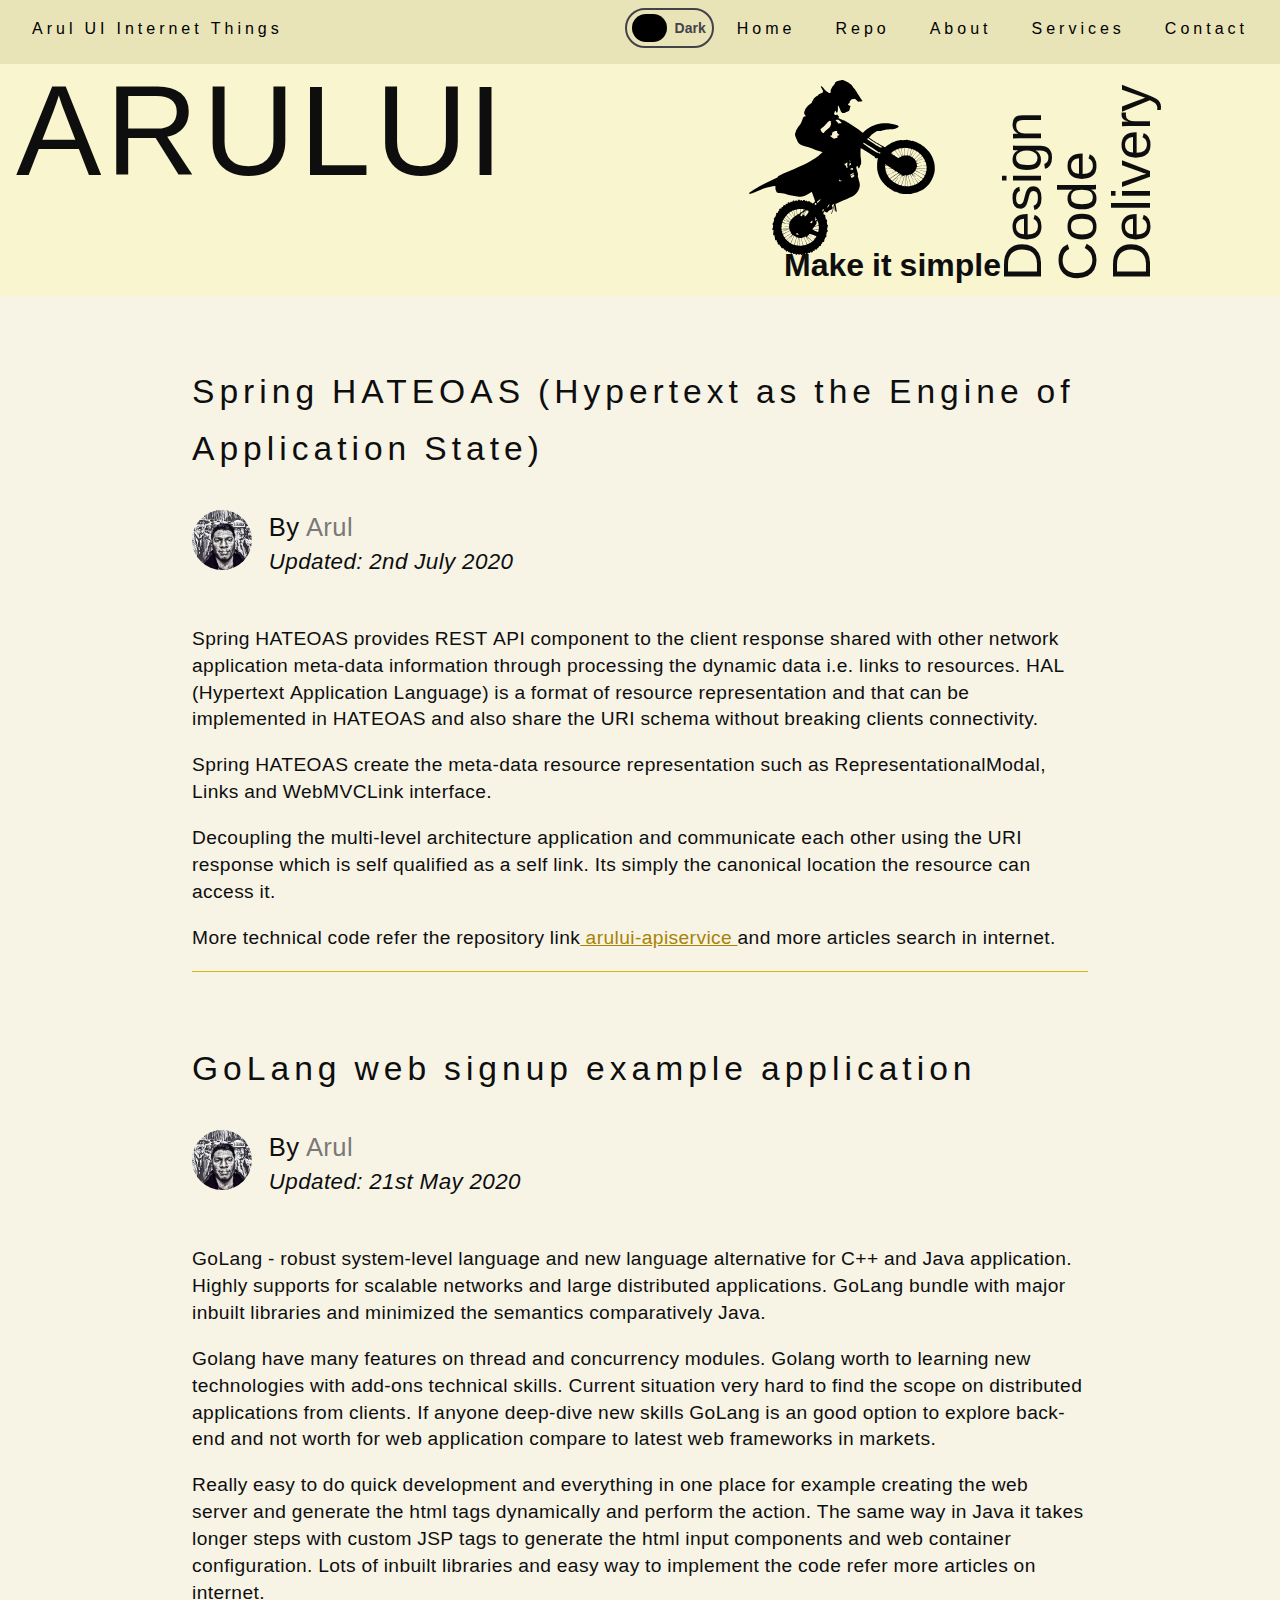
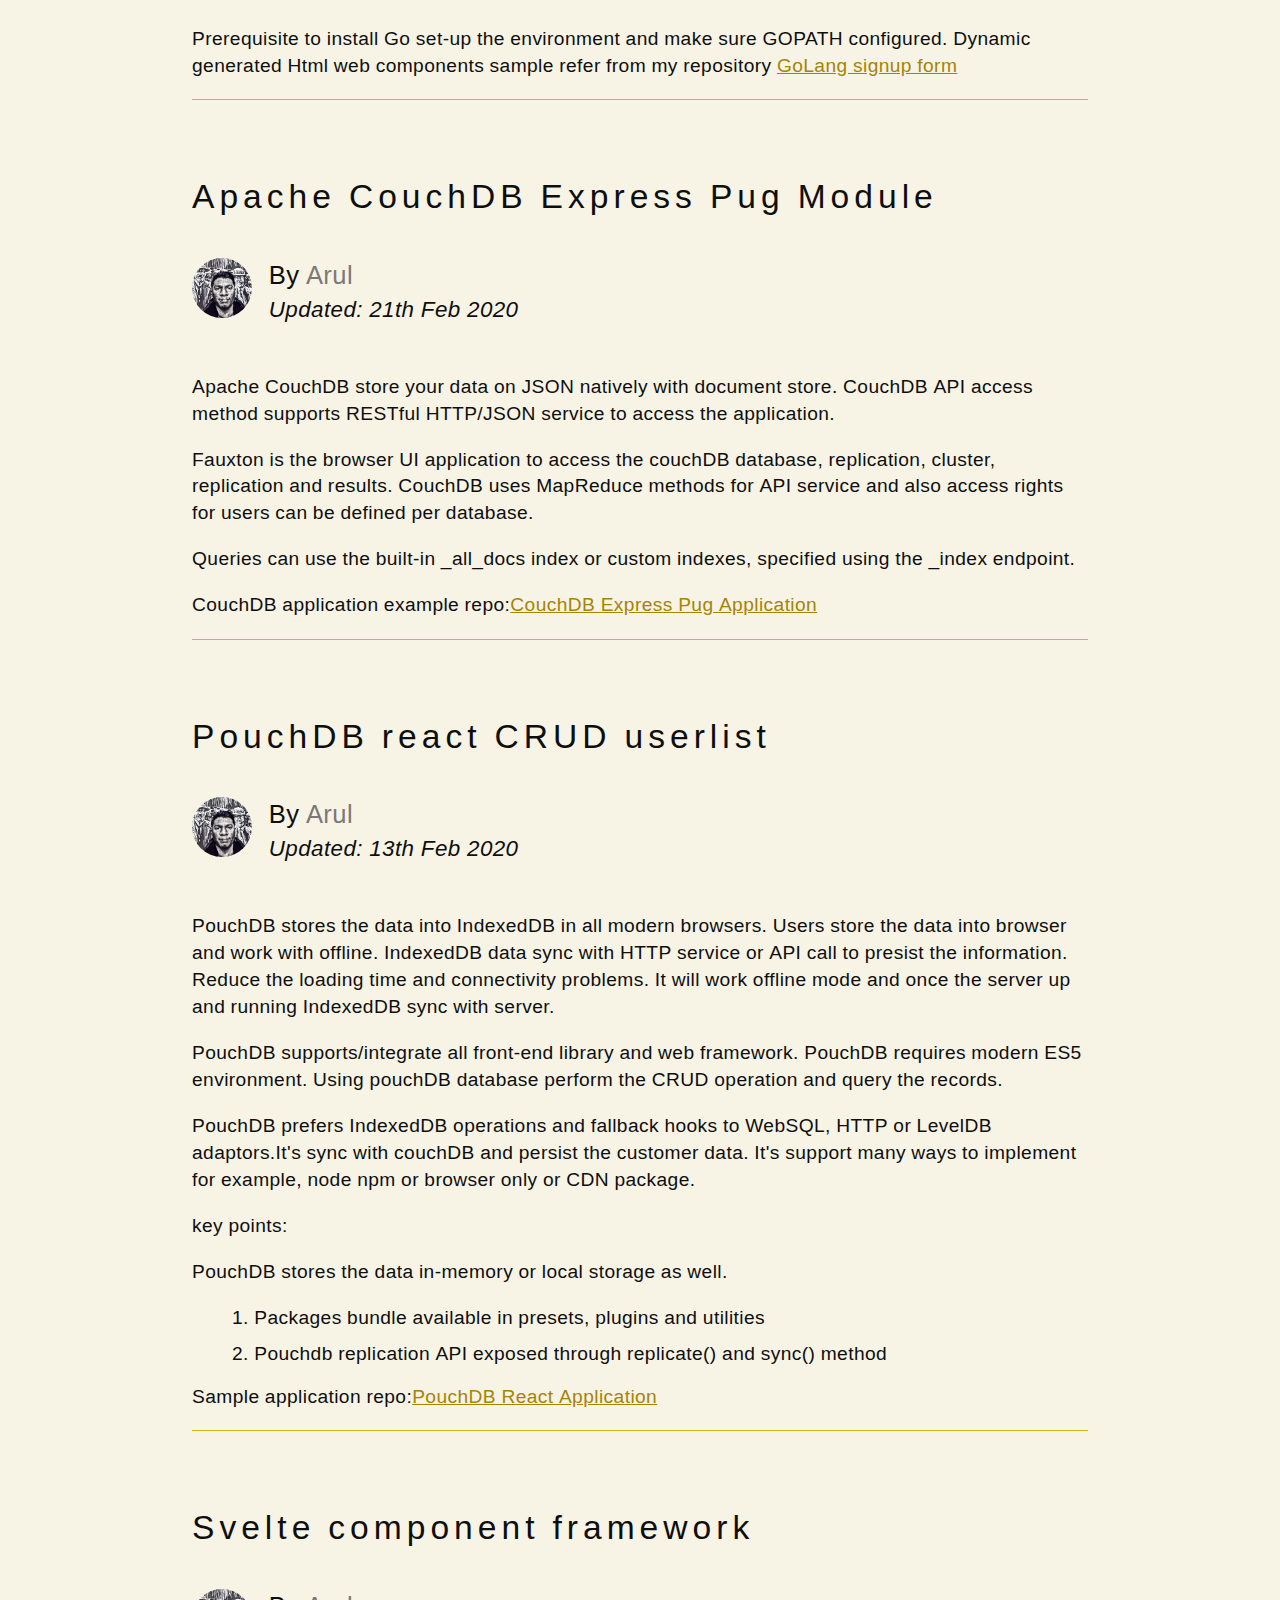
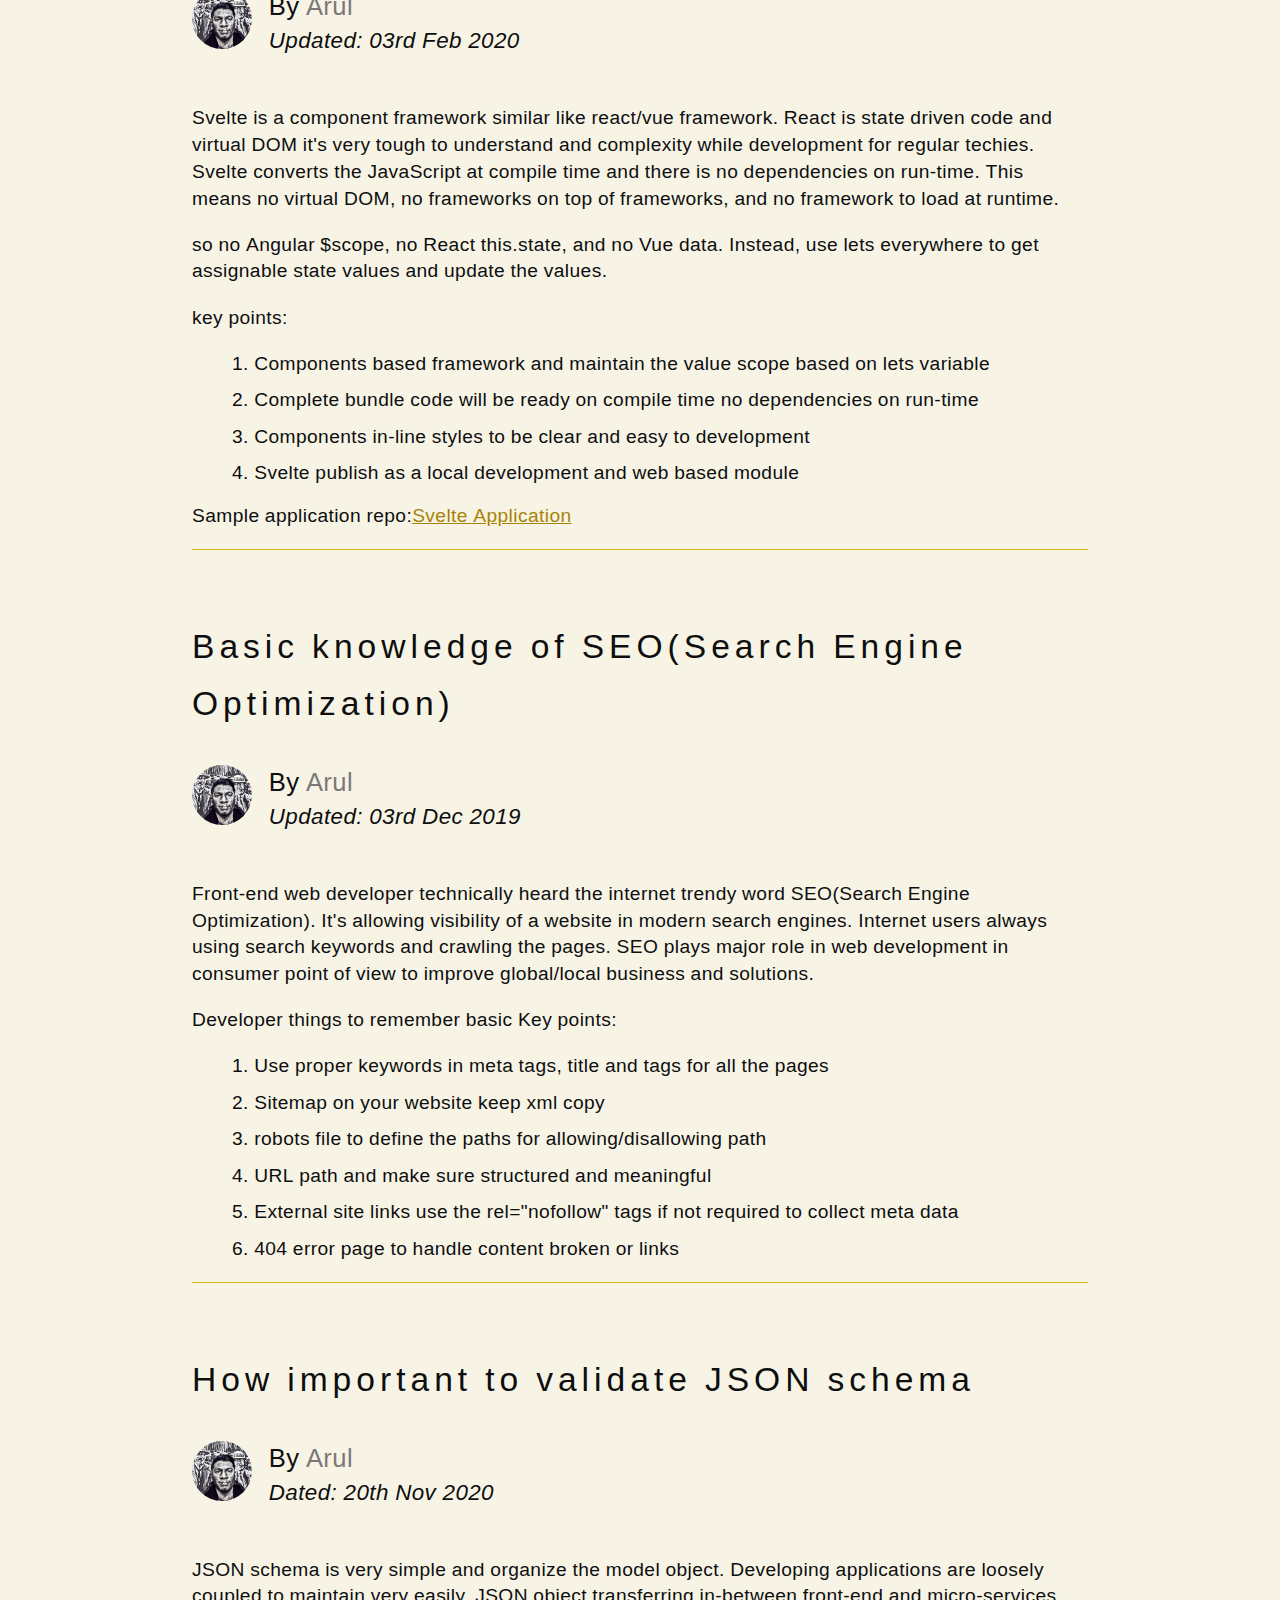
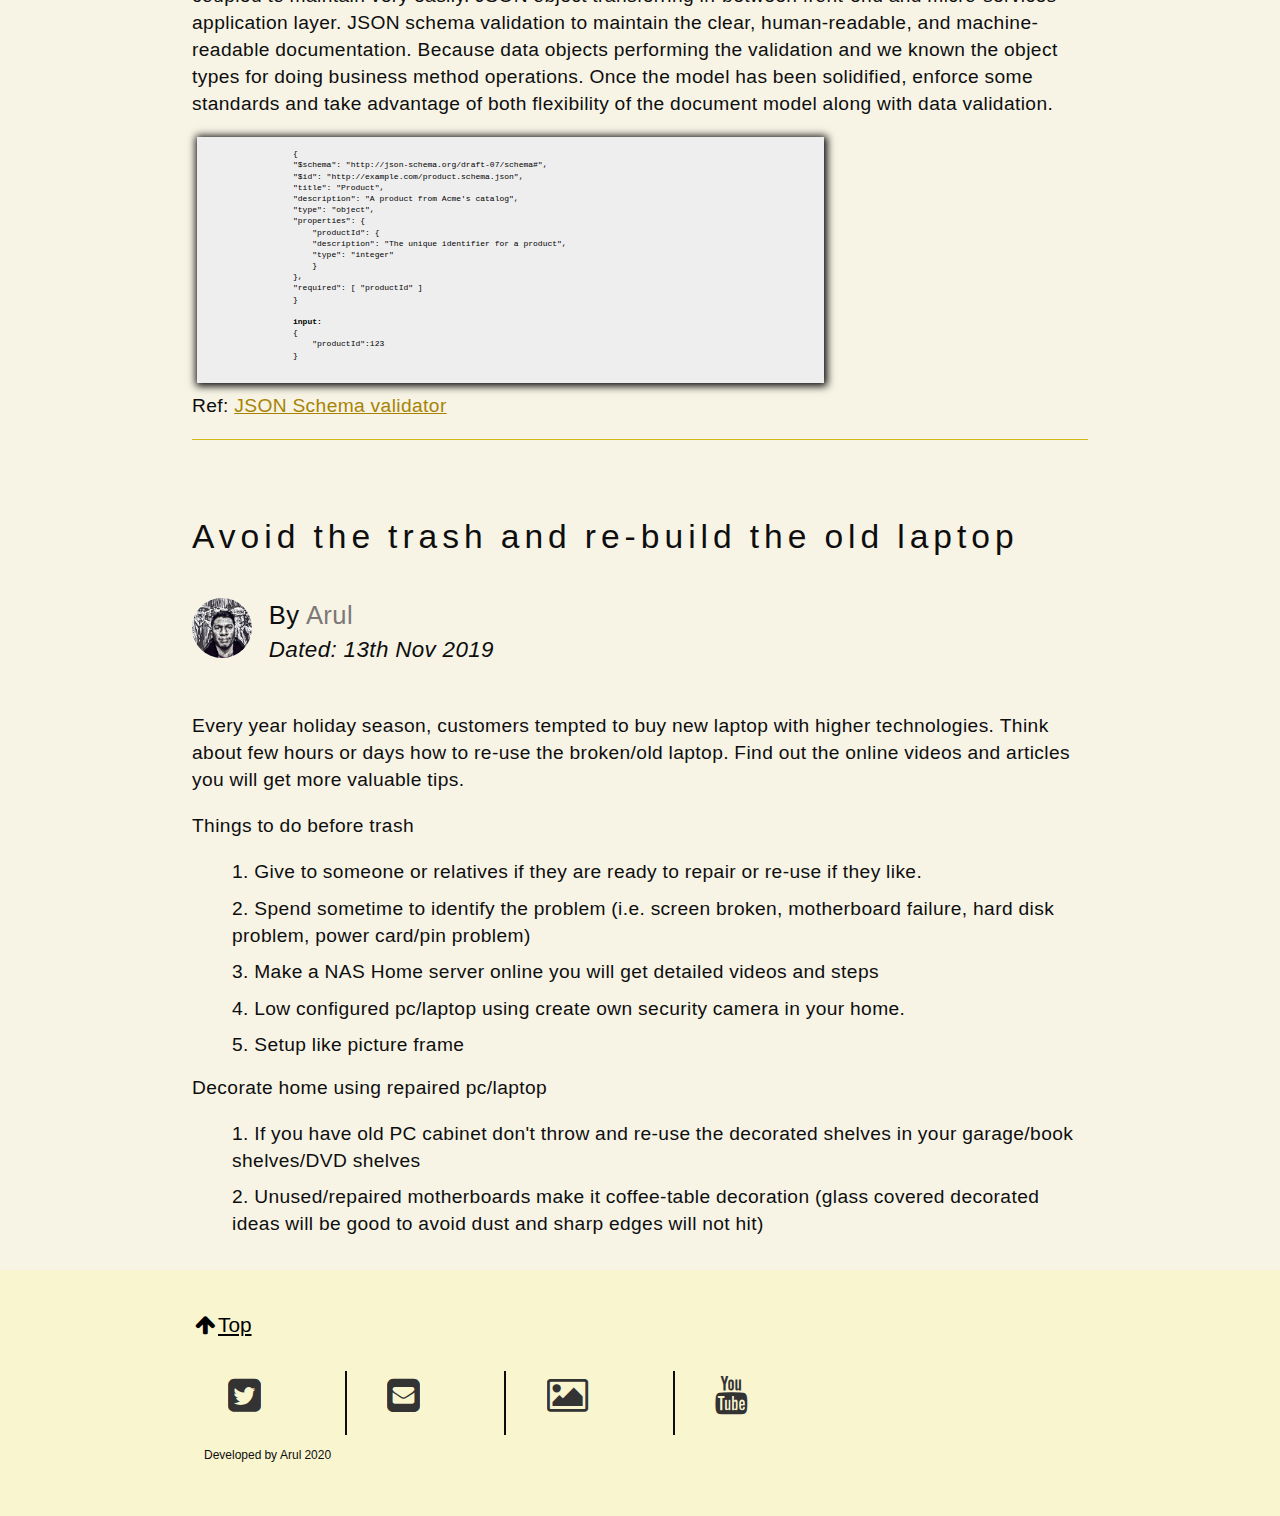
==== commit 4340d8d1: "Update index.html" ====
--- a/index.html
+++ b/index.html
@@ -87,7 +87,6 @@
                                    	</div>
                                    </div>
                                 </div>
-                                </div>
                             </div>
                         </div>
                         <h1 class="invisible">Arul UI page</h1>
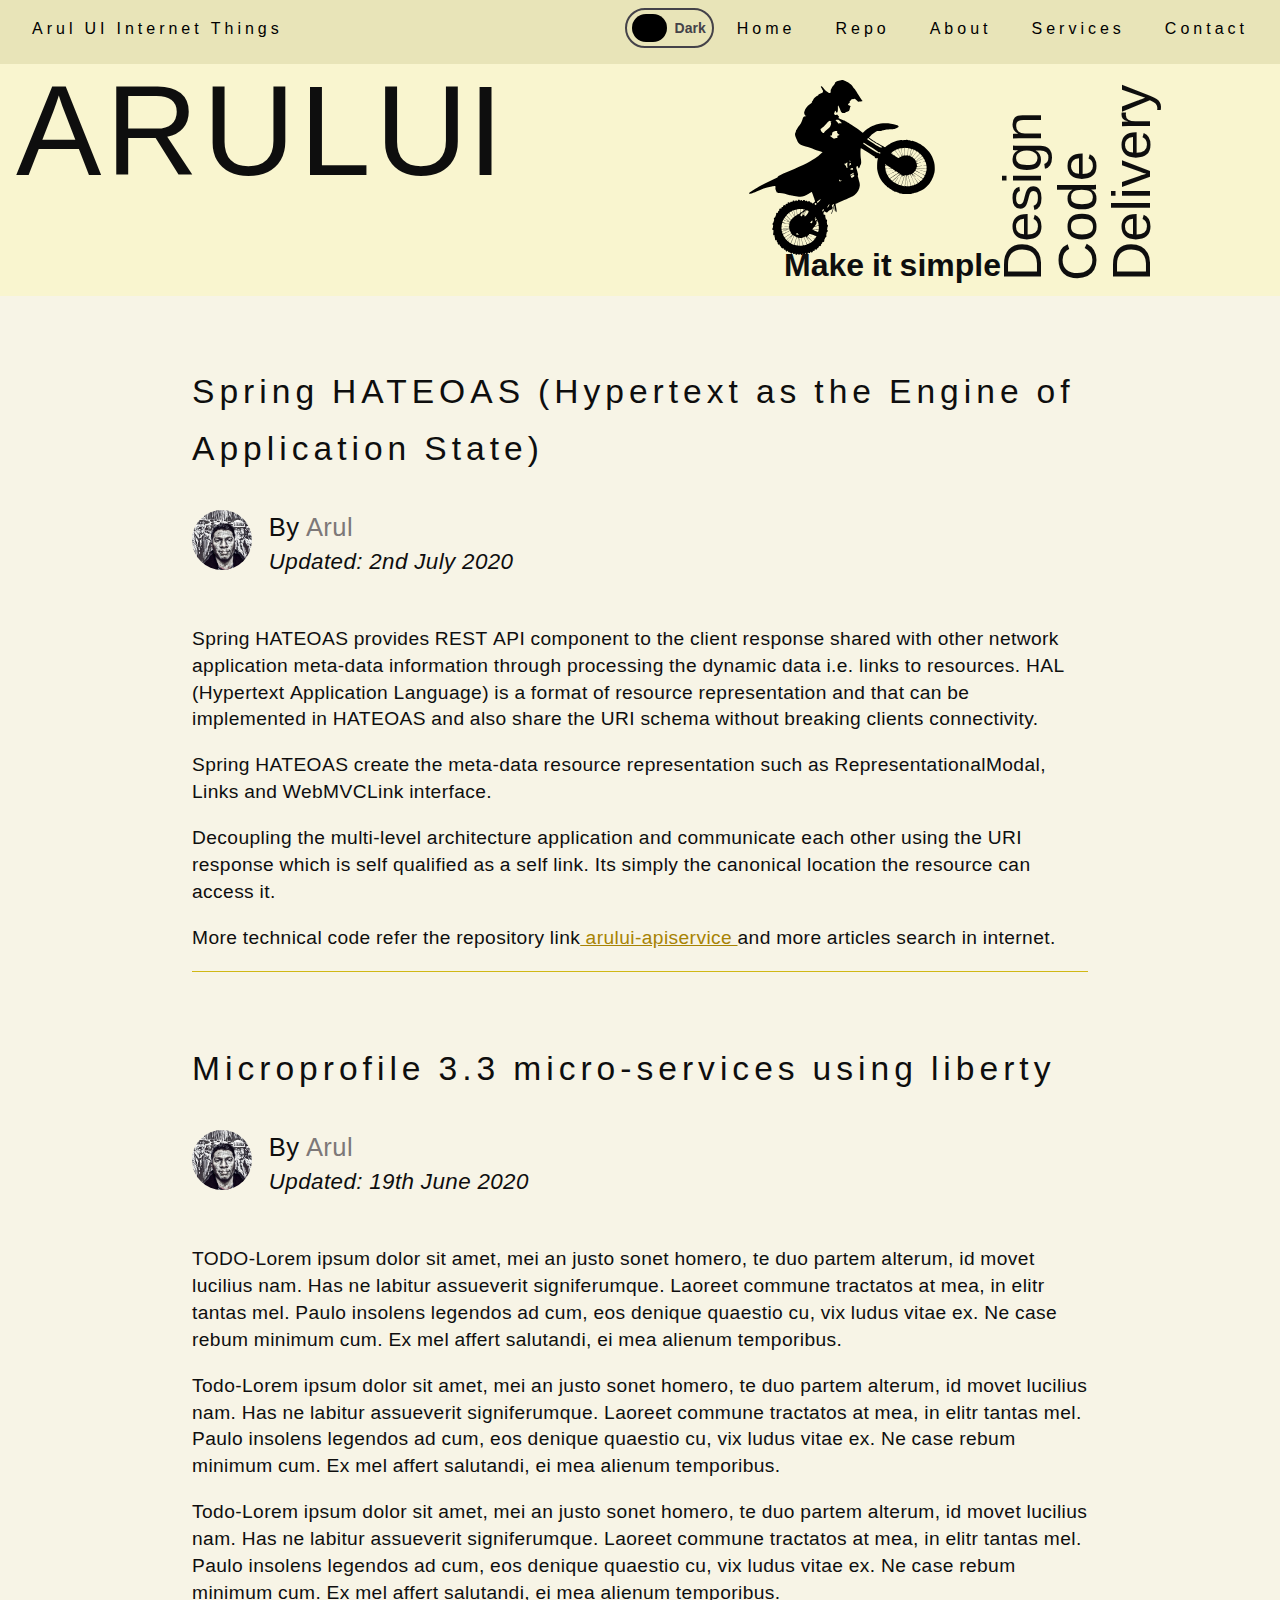
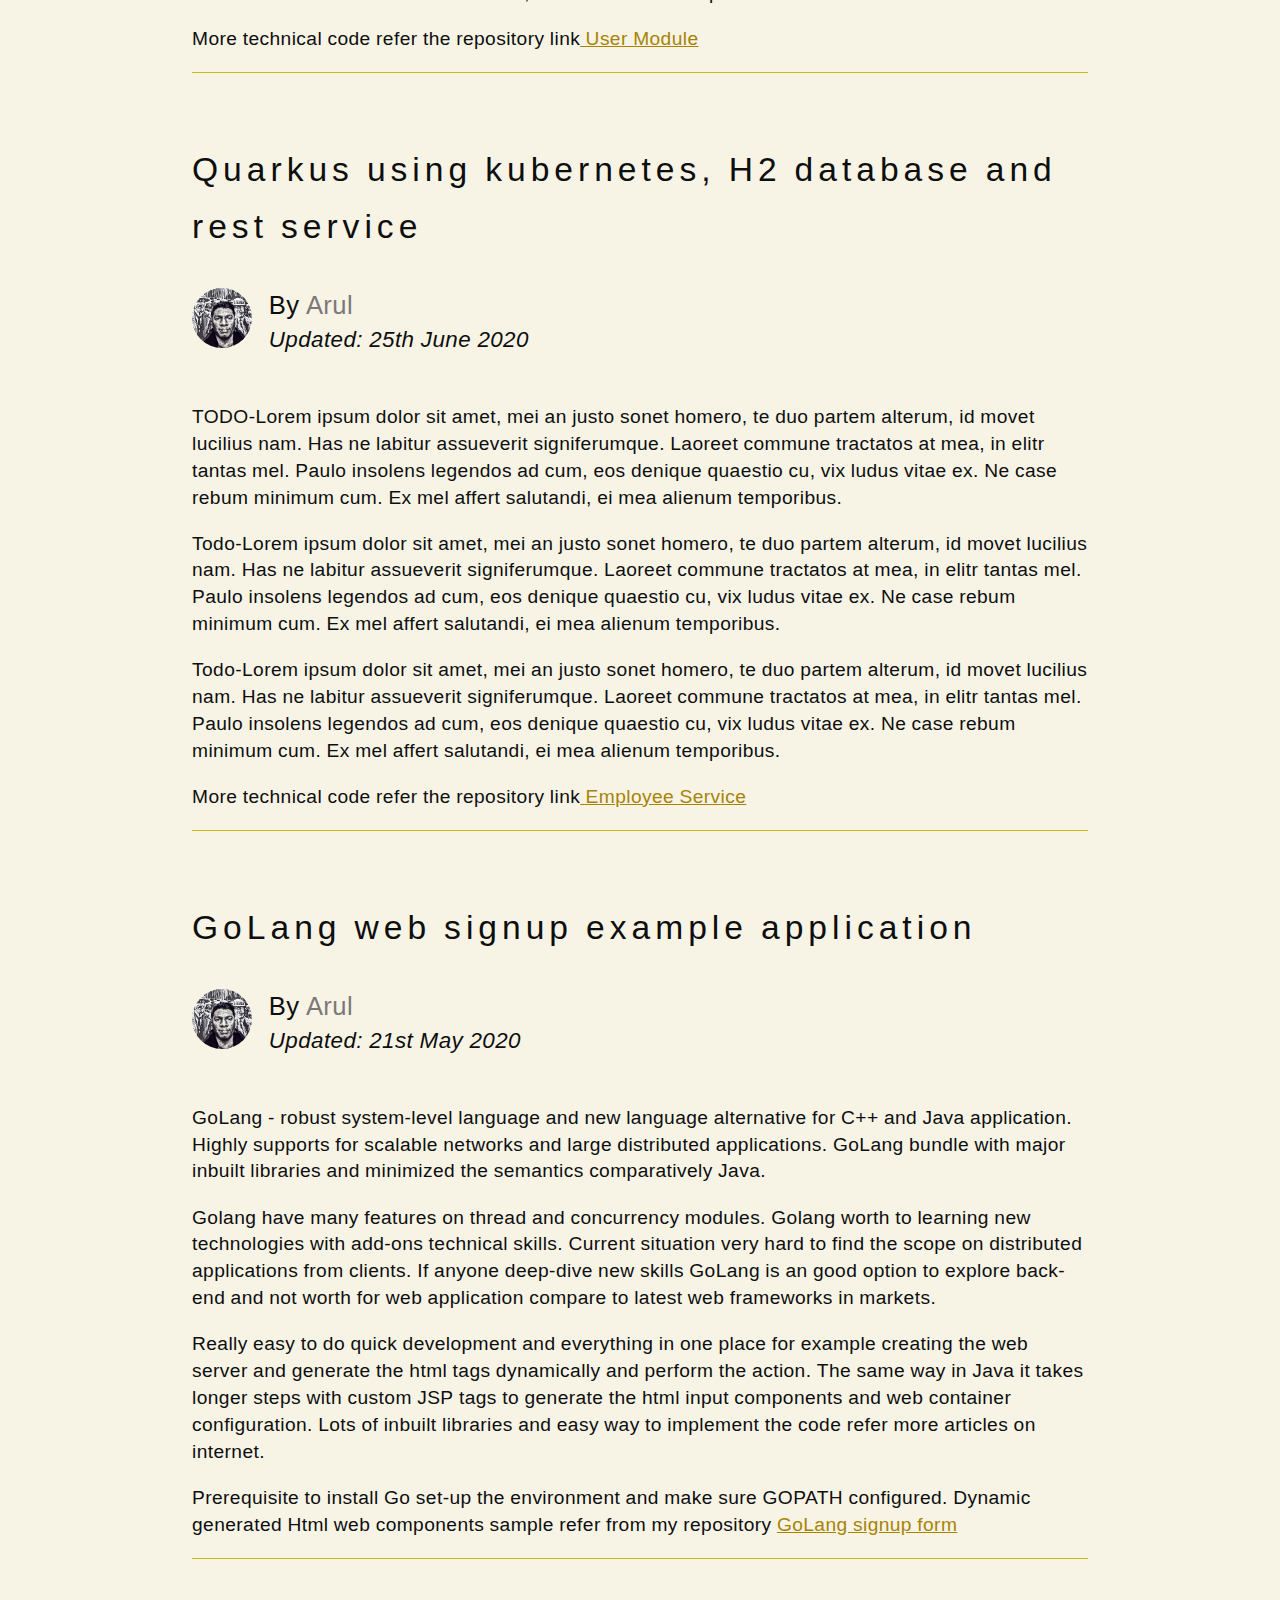
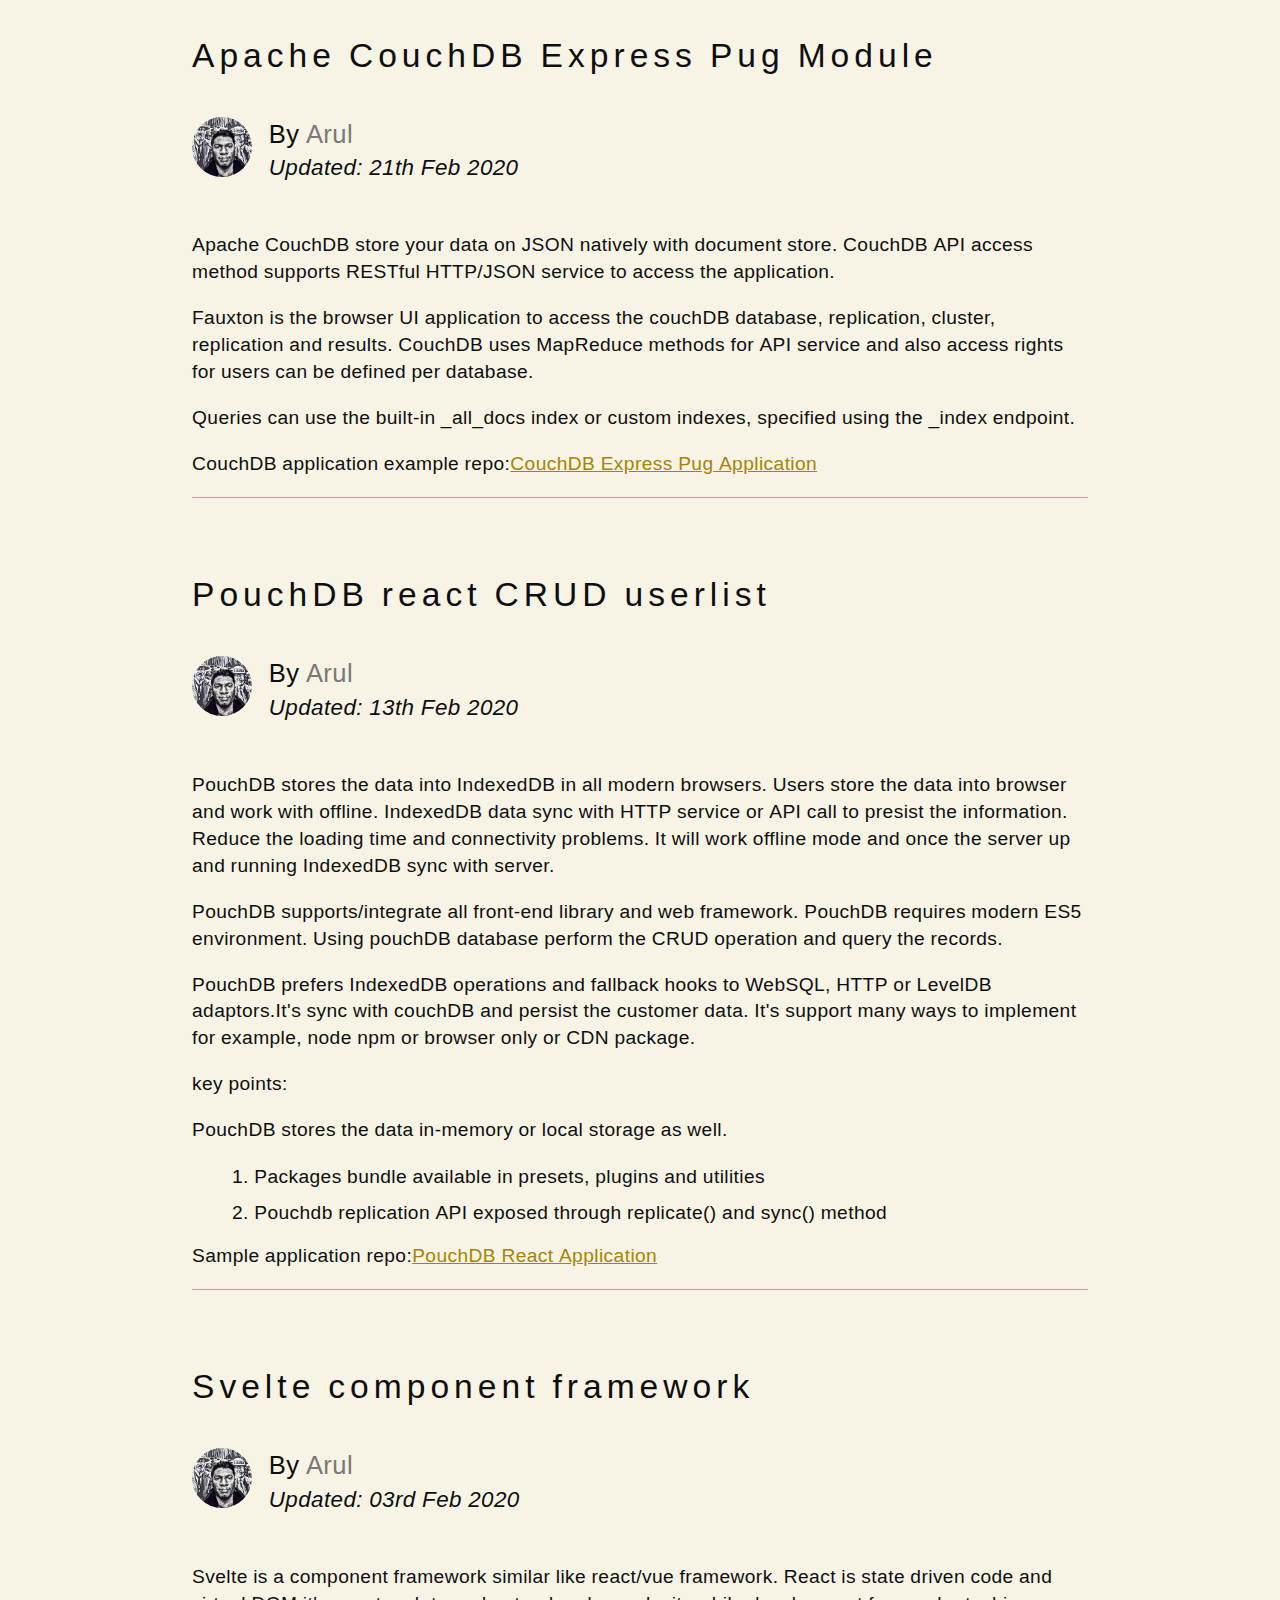
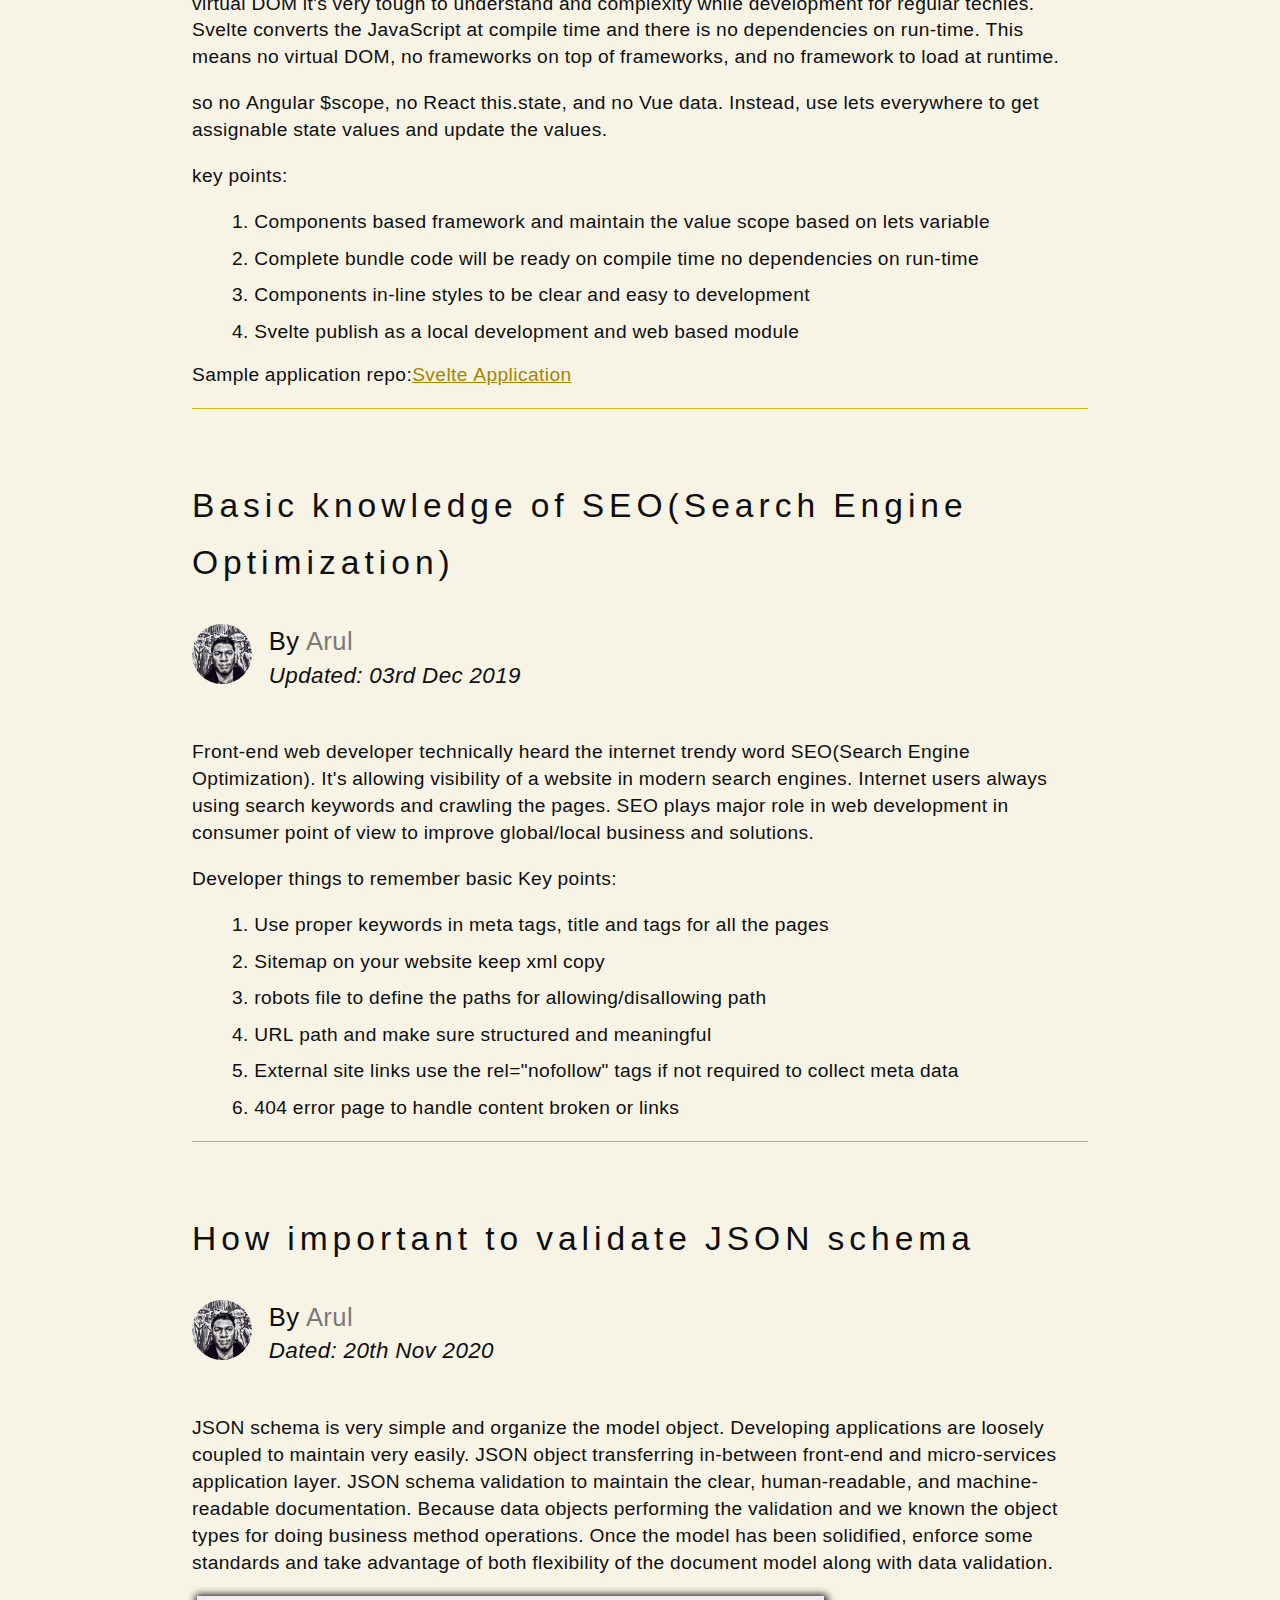
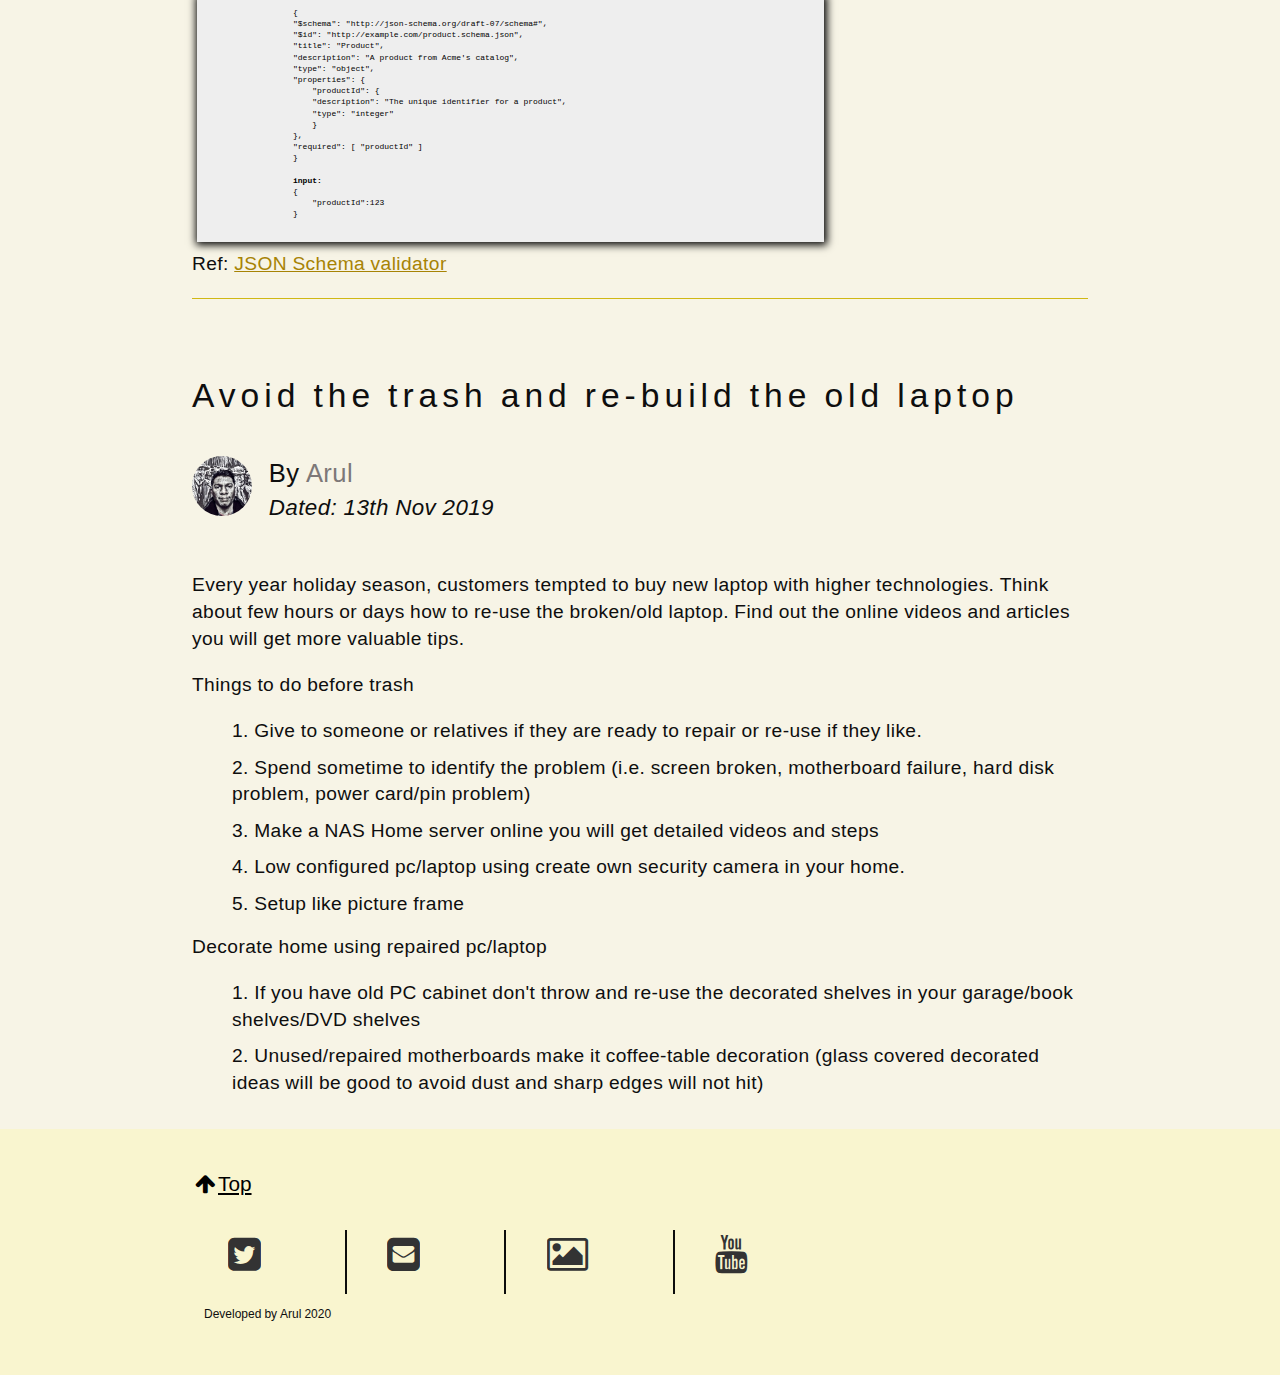
==== commit e101bbd4: "Update index.html" ====
--- a/index.html
+++ b/index.html
@@ -110,6 +110,38 @@
 								<hr class="margin-topbottom-clear">
                             </div>
 				<div class="line-content" style="">
+                                <h2 class="title">Microprofile 3.3 micro-services using liberty</h2>
+                                <div class="client-app-container">
+                                            <div class="profile-width padding-all-0">
+                                            <img src="images/profile.JPG" class="user">                        </div>
+                              <div class="gen-col-9 padding-all-0">
+                                        <h3 class="title" itemprop="name" itemscope="" itemtype="http://schema.org/Person">By&nbsp;<span>Arul</span></h3>
+                                        <h3 class="publish">Updated: 19th June 2020</h3>
+                                    </div>
+                                </div>
+                                <p>TODO-Lorem ipsum dolor sit amet, mei an justo sonet homero, te duo partem alterum, id movet lucilius nam. Has ne labitur assueverit signiferumque. Laoreet commune tractatos at mea, in elitr tantas mel. Paulo insolens legendos ad cum, eos denique quaestio cu, vix ludus vitae ex. Ne case rebum minimum cum. Ex mel affert salutandi, ei mea alienum temporibus.</p>
+                                <p>Todo-Lorem ipsum dolor sit amet, mei an justo sonet homero, te duo partem alterum, id movet lucilius nam. Has ne labitur assueverit signiferumque. Laoreet commune tractatos at mea, in elitr tantas mel. Paulo insolens legendos ad cum, eos denique quaestio cu, vix ludus vitae ex. Ne case rebum minimum cum. Ex mel affert salutandi, ei mea alienum temporibus.</p>
+                                <p>Todo-Lorem ipsum dolor sit amet, mei an justo sonet homero, te duo partem alterum, id movet lucilius nam. Has ne labitur assueverit signiferumque. Laoreet commune tractatos at mea, in elitr tantas mel. Paulo insolens legendos ad cum, eos denique quaestio cu, vix ludus vitae ex. Ne case rebum minimum cum. Ex mel affert salutandi, ei mea alienum temporibus.</p>
+                                <p>More technical code refer the repository link<a target="_blank" href="https://github.com/arulkumar-lab/UserModule"> User Module </a></p>
+								<hr class="margin-topbottom-clear">
+                            </div>
+							<div class="line-content" style="">
+                                <h2 class="title">Quarkus using kubernetes, H2 database and rest service</h2>
+                                <div class="client-app-container">
+                                            <div class="profile-width padding-all-0">
+                                            <img src="images/profile.JPG" class="user">                        </div>
+                              <div class="gen-col-9 padding-all-0">
+                                        <h3 class="title" itemprop="name" itemscope="" itemtype="http://schema.org/Person">By&nbsp;<span>Arul</span></h3>
+                                        <h3 class="publish">Updated: 25th June 2020</h3>
+                                    </div>
+                                </div>
+                                <p>TODO-Lorem ipsum dolor sit amet, mei an justo sonet homero, te duo partem alterum, id movet lucilius nam. Has ne labitur assueverit signiferumque. Laoreet commune tractatos at mea, in elitr tantas mel. Paulo insolens legendos ad cum, eos denique quaestio cu, vix ludus vitae ex. Ne case rebum minimum cum. Ex mel affert salutandi, ei mea alienum temporibus.</p>
+                                <p>Todo-Lorem ipsum dolor sit amet, mei an justo sonet homero, te duo partem alterum, id movet lucilius nam. Has ne labitur assueverit signiferumque. Laoreet commune tractatos at mea, in elitr tantas mel. Paulo insolens legendos ad cum, eos denique quaestio cu, vix ludus vitae ex. Ne case rebum minimum cum. Ex mel affert salutandi, ei mea alienum temporibus.</p>
+                                <p>Todo-Lorem ipsum dolor sit amet, mei an justo sonet homero, te duo partem alterum, id movet lucilius nam. Has ne labitur assueverit signiferumque. Laoreet commune tractatos at mea, in elitr tantas mel. Paulo insolens legendos ad cum, eos denique quaestio cu, vix ludus vitae ex. Ne case rebum minimum cum. Ex mel affert salutandi, ei mea alienum temporibus.</p>
+                                <p>More technical code refer the repository link<a target="_blank" href="https://github.com/arulkumar-lab/employee-service"> Employee Service </a></p>
+								<hr class="margin-topbottom-clear">
+                            </div>
+				<div class="line-content" style="">
             <h2 class="title">GoLang web signup example application</h2>
             <div class="client-app-container">
                         <div class="profile-width padding-all-0">
